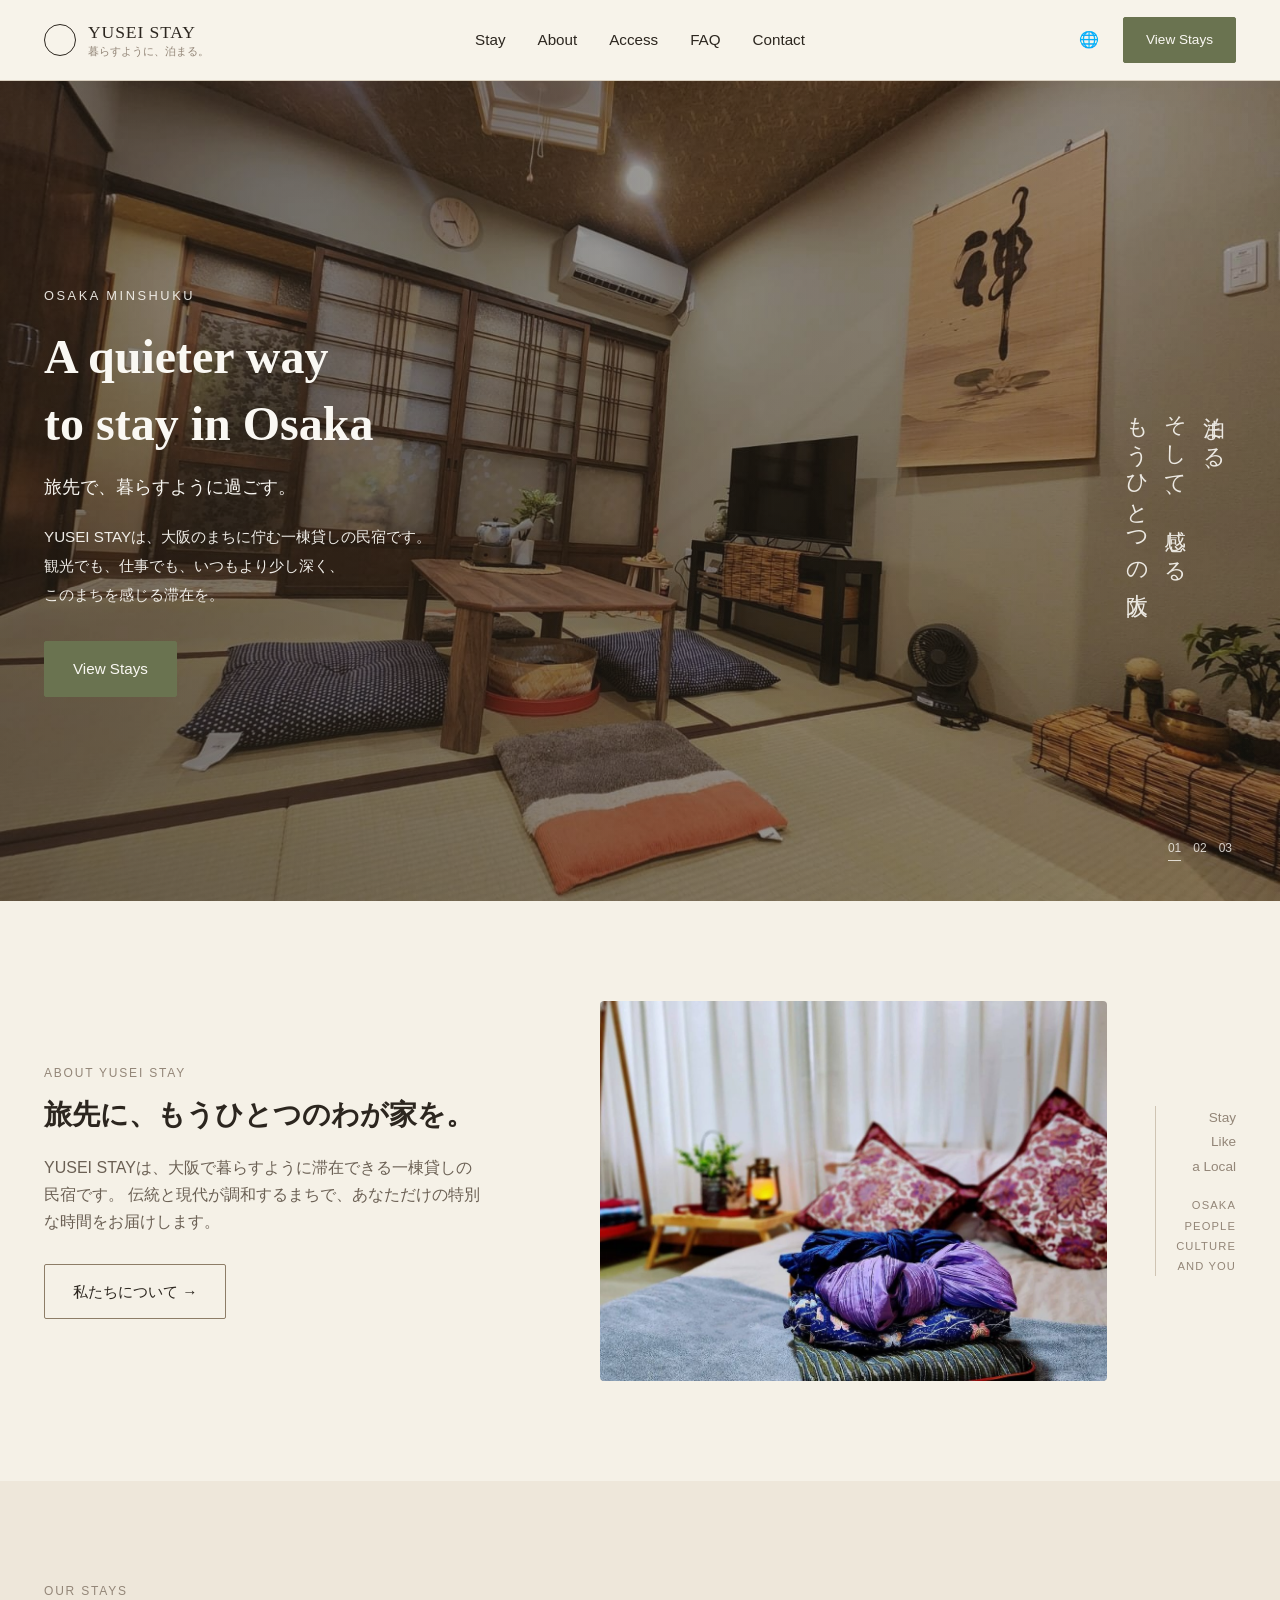
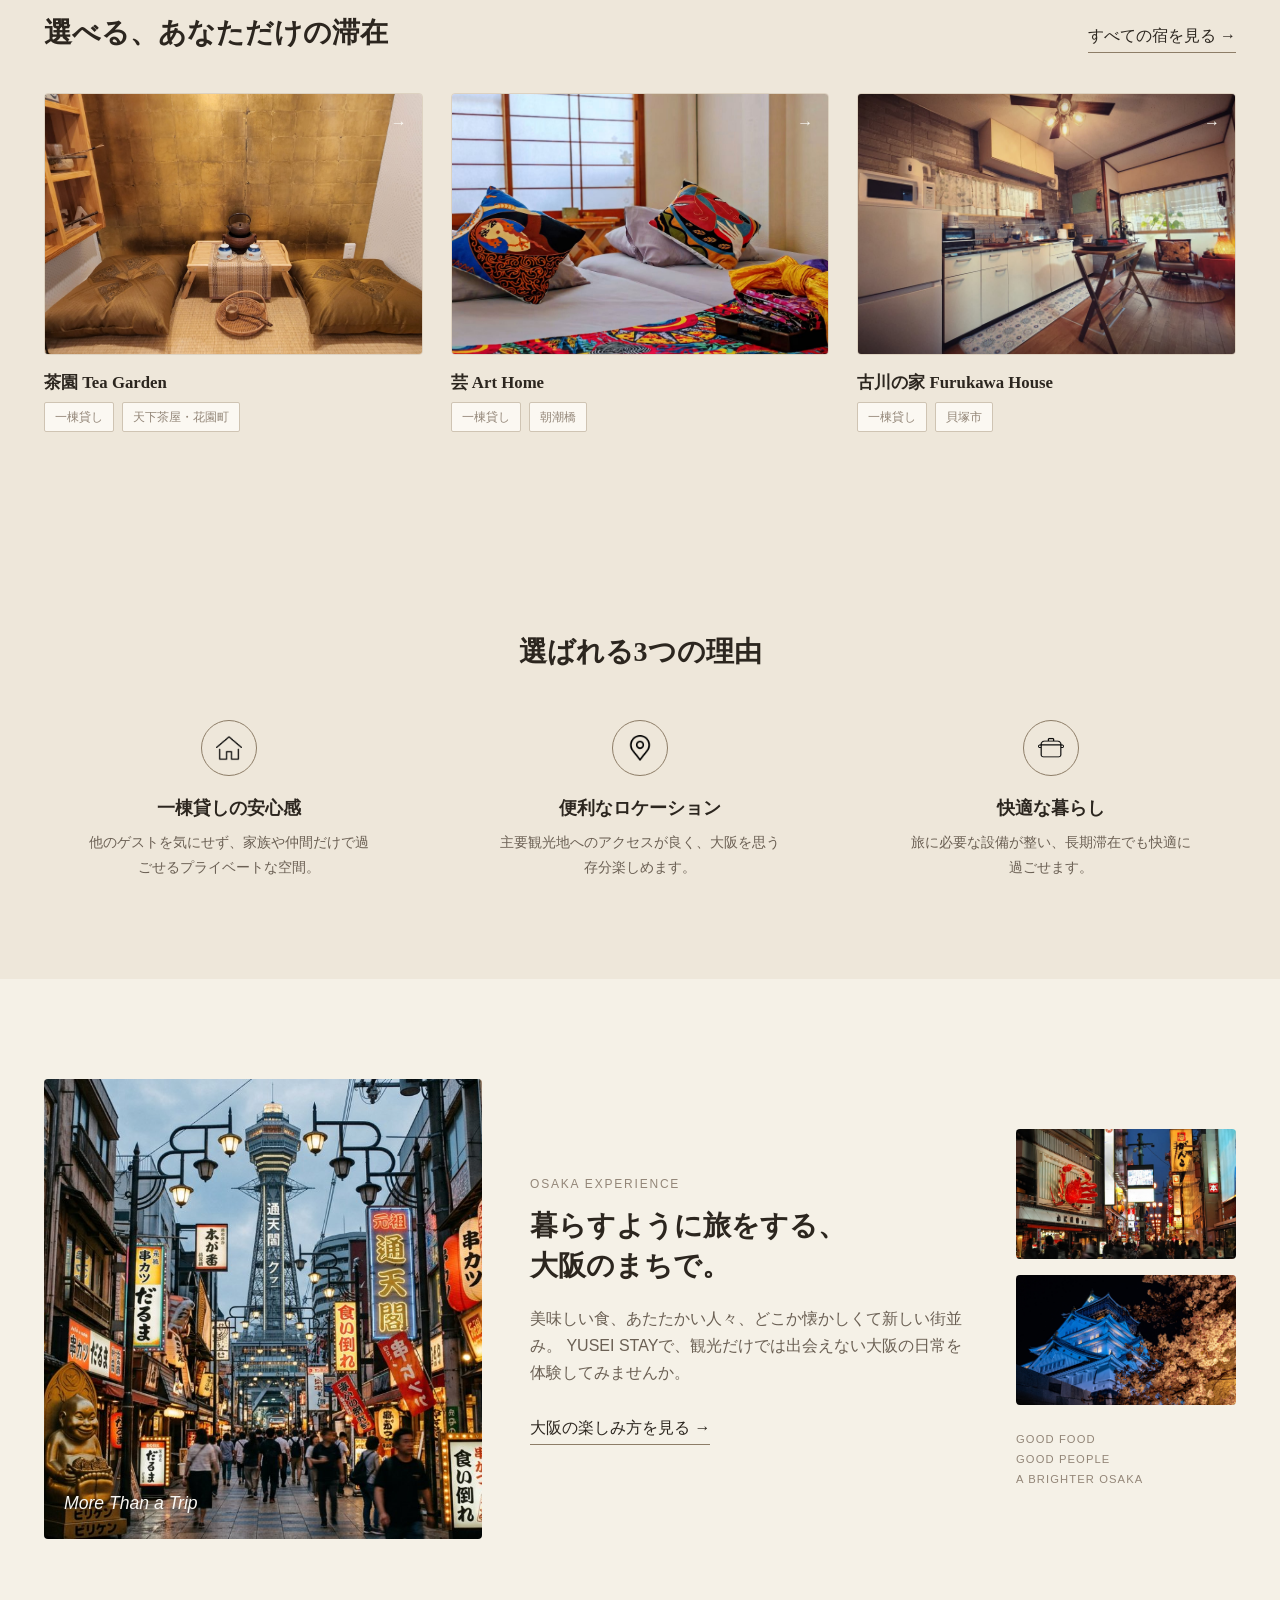
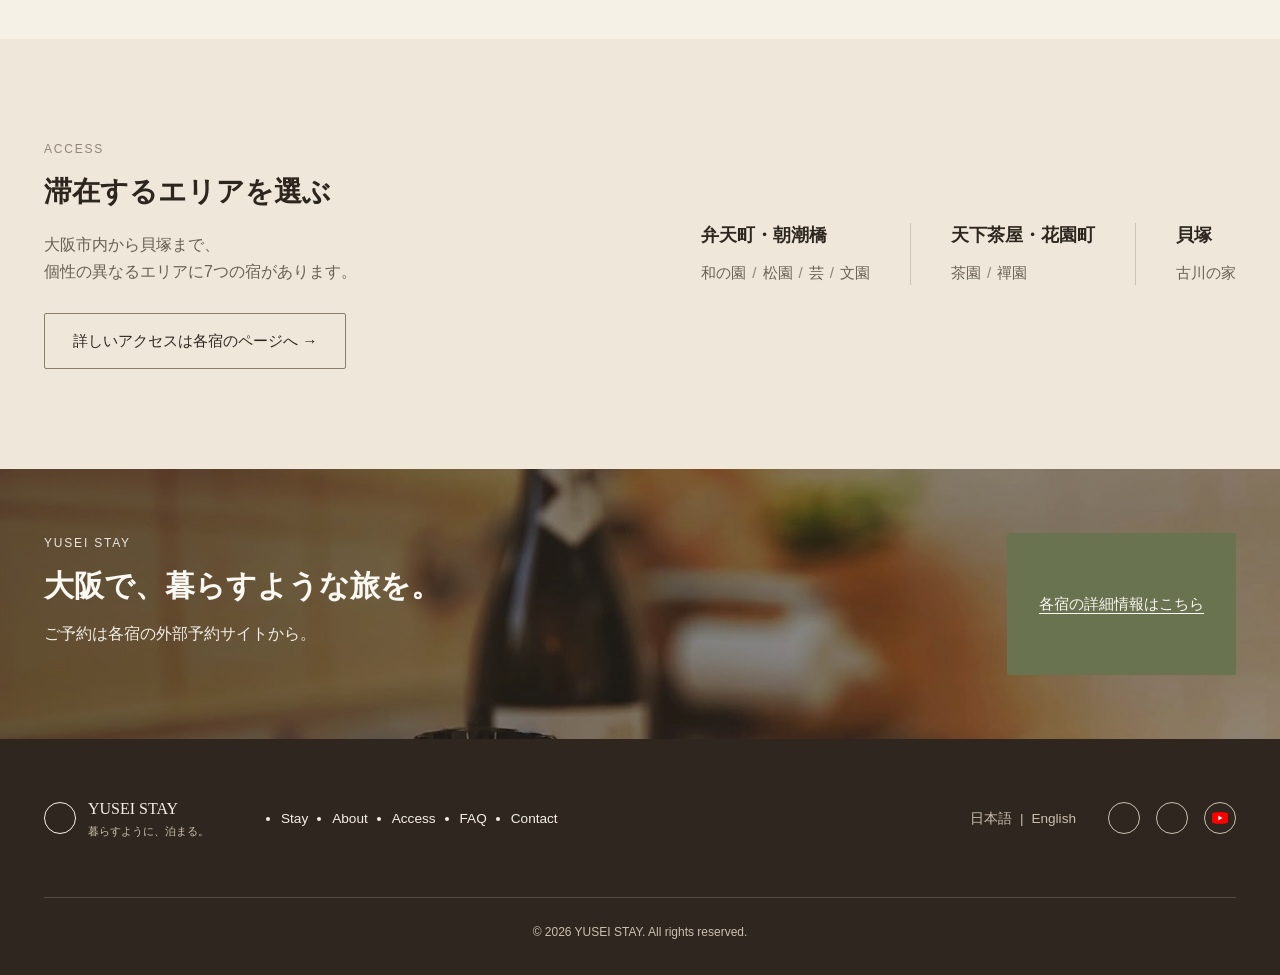
==== index.html @ 5bf0d321 "add stay page" ====
<!DOCTYPE html>
<html lang="ja">
<head>
  <meta charset="UTF-8">
  <meta name="viewport" content="width=device-width, initial-scale=1.0">
  <title>YUSEI STAY | 大阪の一棟貸し民宿</title>
  <meta name="description" content="YUSEI STAYは、大阪のまちに佇む一棟貸しの民宿です。旅先で、暮らすように過ごす特別な滞在をお届けします。">

  <!-- TODO: favicon -->
  <!-- <link rel="icon" href="assets/logo/favicon.ico"> -->

  <link rel="stylesheet" href="css/reset.css">
  <link rel="stylesheet" href="css/variables.css">
  <link rel="stylesheet" href="css/global.css">
  <link rel="stylesheet" href="css/header.css">
  <link rel="stylesheet" href="css/home.css">
  <link rel="stylesheet" href="css/responsive.css">
</head>
<body>

  <!-- ============================================
       HEADER / NAVBAR
       Brand (left) / Main Navigation (center) / Utility (right)
       ============================================ -->
  <header class="site-header" id="site-header">
    <div class="site-header__inner container">

      <a href="/" class="brand" aria-label="YUSEI STAY ホームへ戻る">
        <!-- TODO: replace with real logo mark (SVG) -->
        <span class="brand__mark" aria-hidden="true"></span>
        <span class="brand__text">
          <span class="brand__name">YUSEI STAY</span>
          <span class="brand__tagline">暮らすように、泊まる。</span>
        </span>
      </a>

      <nav class="main-nav" aria-label="メインナビゲーション">
        <ul class="main-nav__list">
          <li><a href="stays.html">Stay</a></li>
          <li><a href="#about">About</a></li>
          <li><a href="#access">Access</a></li>
          <li><a href="/faq.html">FAQ</a></li>
          <li><a href="/contact.html">Contact</a></li>
        </ul>
      </nav>

      <div class="header-utility">
        <!-- Language switcher: placeholder only until multi-language structure (see project docs section 15) is decided -->
        <div class="language-switcher">
          <button type="button" class="language-switcher__toggle" aria-haspopup="true" aria-expanded="false">
            <span aria-hidden="true">&#127760;</span>
            <span class="visually-hidden">言語を選択 / Select language</span>
          </button>
          <ul class="language-switcher__menu" hidden>
            <li><a href="#" lang="ja">日本語</a></li>
            <li><a href="#" lang="en">English</a></li>
          </ul>
        </div>

        <a href="stays.html" class="button button--primary">View Stays</a>

        <button type="button" class="hamburger" id="hamburger-toggle" aria-expanded="false" aria-controls="mobile-menu">
          <span class="visually-hidden">メニューを開く</span>
          <span class="hamburger__line" aria-hidden="true"></span>
          <span class="hamburger__line" aria-hidden="true"></span>
          <span class="hamburger__line" aria-hidden="true"></span>
        </button>
      </div>

    </div>

    <!-- Mobile menu panel: full nav + language + CTA, toggled by hamburger (JS added in Phase 6) -->
    <div class="mobile-menu" id="mobile-menu" hidden>
      <ul class="mobile-menu__list">
        <li><a href="stays.html">Stay</a></li>
        <li><a href="#about">About</a></li>
        <li><a href="#access">Access</a></li>
        <li><a href="/faq.html">FAQ</a></li>
        <li><a href="/contact.html">Contact</a></li>
      </ul>
      <div class="mobile-menu__language">
        <p class="mobile-menu__label">LANGUAGE</p>
        <ul>
          <li><a href="#" lang="ja">日本語</a></li>
          <li><a href="#" lang="en">English</a></li>
        </ul>
      </div>
      <a href="stays.html" class="button button--primary button--block">View Stays</a>
    </div>
  </header>

  <main>

    <!-- ============================================
         HERO
         ============================================ -->
    <section id="hero" class="hero">
      <div class="hero__media">
        <img src="assets/hero/cover_1.jpg" alt="YUSEI STAYの民宿の実際の写真" class="hero__image">
        <div class="hero__overlay" aria-hidden="true"></div>
      </div>

      <div class="hero__container container">
        <div class="hero__content">
          <p class="hero__eyebrow">OSAKA MINSHUKU</p>
          <h1 class="hero__heading">
            A quieter way<br>
            to stay in Osaka
          </h1>
          <p class="hero__subheading">旅先で、暮らすように過ごす。</p>
          <p class="hero__description">
            YUSEI STAYは、大阪のまちに佇む一棟貸しの民宿です。<br>
            観光でも、仕事でも、いつもより少し深く、<br>
            このまちを感じる滞在を。
          </p>
          <a href="stays.html" class="button button--primary">View Stays</a>
        </div>
      </div>

      <p class="hero__vertical-copy" aria-hidden="true">
        泊まる、<br>そして、感じる<br>もうひとつの大阪
      </p>

      <!-- Optional slide indicator: only meaningful once/if Hero becomes a multi-image slider -->
      <div class="hero__indicator" aria-hidden="true">
        <span class="is-active">01</span>
        <span>02</span>
        <span>03</span>
      </div>
    </section>

    <!-- ============================================
         ABOUT YUSEI STAY / BRAND STORY
         ============================================ -->
    <section id="about" class="about">
      <div class="about__inner container">
        <div class="about__content">
          <p class="section-eyebrow">ABOUT YUSEI STAY</p>
          <h2 class="section-heading">旅先に、もうひとつのわが家を。</h2>
          <p class="about__description">
            YUSEI STAYは、大阪で暮らすように滞在できる一棟貸しの民宿です。
            伝統と現代が調和するまちで、あなただけの特別な時間をお届けします。
          </p>
          <a href="/about.html" class="button button--outline">私たちについて &rarr;</a>
        </div>

        <div class="about__media">
          <!-- TODO: replace with real interior photo -->
          <img src="assets/backgrounds/about-interior.jpg" alt="和室の窓辺に置かれたテーブルと椅子、障子越しの自然光" class="about__image">
        </div>

        <div class="about__editorial" aria-hidden="true">
          <p>Stay<br>Like<br>a Local</p>
          <p class="about__editorial-sub">OSAKA<br>PEOPLE<br>CULTURE<br>AND YOU</p>
        </div>
      </div>
    </section>

    <!-- ============================================
         OUR STAYS
         ============================================ -->
    <section id="stays" class="stays">
      <div class="stays__inner container">
        <div class="stays__header">
          <div>
            <p class="section-eyebrow">OUR STAYS</p>
            <h2 class="section-heading">選べる、あなただけの滞在</h2>
          </div>
          <a href="stays.html" class="link-arrow">すべての宿を見る &rarr;</a>
        </div>

        <ul class="stay-card-grid">

          <!-- Stay Card 01: 茶園 Tea Garden -->
          <li class="stay-card">
            <a href="/stays/tea-garden.html" class="stay-card__link">
              <div class="stay-card__image-wrap">
                <img src="assets/properties/stay-01_Tea Garden/room_picture_3.jpeg" alt="茶園 Tea Gardenの客室" class="stay-card__image">
              </div>
              <div class="stay-card__body">
                <h3 class="stay-card__name">茶園 Tea Garden</h3>
                <ul class="stay-card__tags">
                  <li>一棟貸し</li>
                  <li>天下茶屋・花園町</li>
                </ul>
              </div>
              <span class="stay-card__arrow" aria-hidden="true">&rarr;</span>
            </a>
          </li>

          <!-- Stay Card 02: 芸 Art Home -->
          <li class="stay-card">
            <a href="/stays/art-home.html" class="stay-card__link">
              <div class="stay-card__image-wrap">
                <img src="assets/properties/stay-03_Art Home/room_picture_5.jpeg" alt="芸 Art Homeの客室" class="stay-card__image">
              </div>
              <div class="stay-card__body">
                <h3 class="stay-card__name">芸 Art Home</h3>
                <ul class="stay-card__tags">
                  <li>一棟貸し</li>
                  <li>朝潮橋</li>
                </ul>
              </div>
              <span class="stay-card__arrow" aria-hidden="true">&rarr;</span>
            </a>
          </li>

          <!-- Stay Card 03: 古川の家 Furukawa House -->
          <li class="stay-card">
            <a href="/stays/furukawa-house.html" class="stay-card__link">
              <div class="stay-card__image-wrap">
                <img src="assets/properties/stay-06_Furukawa House/room_picture_8.jpeg" alt="古川の家 Furukawa Houseの客室" class="stay-card__image">
              </div>
              <div class="stay-card__body">
                <h3 class="stay-card__name">古川の家 Furukawa House</h3>
                <ul class="stay-card__tags">
                  <li>一棟貸し</li>
                  <li>貝塚市</li>
                </ul>
              </div>
              <span class="stay-card__arrow" aria-hidden="true">&rarr;</span>
            </a>
          </li>

        </ul>
      </div>
    </section>

    <!-- ============================================
         WHY STAY WITH US
         ============================================ -->
    <section id="features" class="features">
      <div class="features__inner container">
        <h2 class="section-heading section-heading--center">選ばれる3つの理由</h2>

        <ul class="feature-list">
          <li class="feature-item">
            <span class="feature-item__icon" aria-hidden="true"><img src="assets/icon/house.png" alt=""></span>
            <h3 class="feature-item__title">一棟貸しの安心感</h3>
            <p class="feature-item__description">他のゲストを気にせず、家族や仲間だけで過ごせるプライベートな空間。</p>
          </li>
          <li class="feature-item">
            <span class="feature-item__icon" aria-hidden="true"><img src="assets/icon/loaction.png" alt=""></span>
            <h3 class="feature-item__title">便利なロケーション</h3>
            <p class="feature-item__description">主要観光地へのアクセスが良く、大阪を思う存分楽しめます。</p>
          </li>
          <li class="feature-item">
            <span class="feature-item__icon" aria-hidden="true"><img src="assets/icon/Cook.png" alt=""></span>
            <h3 class="feature-item__title">快適な暮らし</h3>
            <p class="feature-item__description">旅に必要な設備が整い、長期滞在でも快適に過ごせます。</p>
          </li>
        </ul>
      </div>
    </section>

    <!-- ============================================
         OSAKA EXPERIENCE
         ============================================ -->
    <section id="experience" class="experience">
      <div class="experience__inner container">
        <div class="experience__media">
          <!-- Placeholder tone image — real Osaka streetscape photo not provided yet -->
          <img src="assets\osaka\streetscape_1.jpg" alt="大阪の街並みのイメージ画像（プレースホルダー）" class="experience__image">
          <p class="experience__media-caption">More Than a Trip</p>
        </div>

        <div class="experience__content">
          <p class="section-eyebrow">OSAKA EXPERIENCE</p>
          <h2 class="section-heading">暮らすように旅をする、<br>大阪のまちで。</h2>
          <p class="experience__description">
            美味しい食、あたたかい人々、どこか懐かしくて新しい街並み。
            YUSEI STAYで、観光だけでは出会えない大阪の日常を体験してみませんか。
          </p>
          <a href="/experience.html" class="link-arrow">大阪の楽しみ方を見る &rarr;</a>
        </div>

        <div class="experience__side-stack">
          <!-- Placeholder tone images — real Osaka food/skyline photos not provided yet -->
          <img src="assets\osaka\shisaibashi.jpeg" alt="大阪の食のイメージ画像（プレースホルダー）" class="experience__side-image">
          <img src="assets\osaka\osaka.jpg" alt="大阪の街並みのイメージ画像（プレースホルダー）" class="experience__side-image">
          <p class="experience__keywords" aria-hidden="true">
            GOOD FOOD<br>GOOD PEOPLE<br>A BRIGHTER OSAKA
          </p>
        </div>
      </div>
    </section>

    <!-- ============================================
         ACCESS
         ============================================ -->
    <section id="access" class="access">
      <div class="access__inner container">
        <div class="access__content">
          <p class="section-eyebrow">ACCESS</p>
          <h2 class="section-heading">滞在するエリアを選ぶ</h2>
          <p class="access__description">
            大阪市内から貝塚まで、<br>
            個性の異なるエリアに7つの宿があります。
          </p>
          <a href="stays.html" class="button button--outline">詳しいアクセスは各宿のページへ &rarr;</a>
        </div>

        <ul class="access__areas">
          <li class="access__area">
            <h3 class="access__area-name">弁天町・朝潮橋</h3>
            <ul class="access__area-stays">
              <li><a href="/stays/harmony-garden.html">和の園</a></li>
              <li><a href="/stays/pine-garden.html">松園</a></li>
              <li><a href="/stays/art-home.html">芸</a></li>
              <li><a href="/stays/literature-garden.html">文園</a></li>
            </ul>
          </li>
          <li class="access__area">
            <h3 class="access__area-name">天下茶屋・花園町</h3>
            <ul class="access__area-stays">
              <li><a href="/stays/tea-garden.html">茶園</a></li>
              <li><a href="/stays/zen-garden.html">禪園</a></li>
            </ul>
          </li>
          <li class="access__area">
            <h3 class="access__area-name">貝塚</h3>
            <ul class="access__area-stays">
              <li><a href="/stays/furukawa-house.html">古川の家</a></li>
            </ul>
          </li>
        </ul>
      </div>
    </section>

    <!-- ============================================
         FINAL CTA / BOOKING BANNER
         ============================================ -->
    <section id="booking-cta" class="booking-cta">
      <div class="booking-cta__media">
        <img src="assets/backgrounds/cta-garden.jpg" alt="YUSEI STAYの民宿の実際の写真" class="booking-cta__image">
        <div class="booking-cta__overlay" aria-hidden="true"></div>
      </div>
      <div class="booking-cta__inner container">
        <div class="booking-cta__text">
          <p class="booking-cta__eyebrow">YUSEI STAY</p>
          <h2 class="booking-cta__heading">大阪で、暮らすような旅を。</h2>
          <p class="booking-cta__description">ご予約は各宿の外部予約サイトから。</p>
        </div>
        <a href="stays.html" class="booking-cta__button">各宿の詳細情報はこちら</a>
      </div>
    </section>

  </main>

  <!-- ============================================
       FOOTER
       ============================================ -->
  <footer class="site-footer">
    <div class="site-footer__inner container">

      <div class="site-footer__brand">
        <span class="brand__mark" aria-hidden="true"></span>
        <div>
          <p class="site-footer__brand-name">YUSEI STAY</p>
          <p class="site-footer__brand-tagline">暮らすように、泊まる。</p>
        </div>
      </div>

      <nav class="site-footer__links" aria-label="フッターナビゲーション">
        <ul>
          <li><a href="stays.html">Stay</a></li>
          <li><a href="#about">About</a></li>
          <li><a href="#access">Access</a></li>
          <li><a href="/faq.html">FAQ</a></li>
          <li><a href="/contact.html">Contact</a></li>
        </ul>
      </nav>

      <div class="site-footer__language">
        <a href="#" lang="ja">日本語</a>
        <span aria-hidden="true">|</span>
        <a href="#" lang="en">English</a>
      </div>

      <ul class="site-footer__social">
        <li><a href="#" aria-label="Instagram"><!-- TODO: update actual Instagram URL --><img src="assets/icon/Instagram_1.png" alt=""></a></li>
        <li><a href="#" aria-label="Facebook"><!-- TODO: update actual Facebook URL --><img src="assets/icon/Facebook_1.png" alt=""></a></li>
        <li><a href="#" aria-label="YouTube"><!-- TODO: update actual YouTube URL --><img src="assets/icon/Youtube_1.png" alt=""></a></li>
      </ul>

      <p class="site-footer__copyright">&copy; 2026 YUSEI STAY. All rights reserved.</p>
    </div>
  </footer>

  <script src="js/navigation.js"></script>
  <script src="js/animations.js"></script>
  <script src="js/main.js"></script>
</body>
</html>
---- css/variables.css ----
/* ============================================================
   Yusei Stay — Design Tokens
   Single source of truth for colour, spacing and typography.
   Reference: project doc, section 17 (Yusei Stay 視覺配色與 Design System)

   Rule: components should use these variables instead of
   hard-coding new colour values. If a design needs a colour or
   spacing value that isn't listed here, add it here first.
   ============================================================ */

:root {

  /* ---- Colour: background / surface ---- */
  --color-bg: #F5F1E7;          /* Warm Ivory — main page background */
  --color-bg-soft: #EEE7DA;     /* slightly deeper paper tone — alternate sections */
  --color-surface: #FBF8F2;     /* card / panel surface */

  /* ---- Colour: text ---- */
  --color-text: #2C261F;            /* headings, primary body text */
  --color-text-secondary: #6B6054;  /* secondary copy */
  --color-text-muted: #938678;      /* metadata, faint labels */
  --color-text-inverse: #FAF8F3;    /* text on dark backgrounds / photos */

  /* ---- Colour: brand / CTA ---- */
  --color-primary: #6A7350;         /* Olive Moss — primary buttons, CTA, icons */
  --color-primary-hover: #5C6547;
  --color-primary-active: #4E563D;
  --color-primary-disabled: #A9AF99;

  /* ---- Colour: accents ---- */
  --color-secondary: #8B6A47;       /* Aged Wood — decorative accent */
  --color-accent-gold: #B98B4A;     /* Lantern Gold — small warm highlights */

  /* ---- Colour: border / structure ---- */
  --color-border: #CFC4B3;          /* Muted Stone — default borders / dividers */
  --color-border-strong: #8D7D67;

  /* ---- Colour: focus ---- */
  --color-focus: #B59463;
  --focus-ring: 0 0 0 3px rgba(181, 148, 99, 0.28);

  /* ---- Colour: footer ---- */
  --color-footer-bg: #2F271F;
  --color-footer-text: #F5F0E7;
  --color-footer-muted: #CDBFAE;

  /* ---- Colour: card ---- */
  --color-card-border: #DDD2C1;
  --shadow-soft: 0 2px 12px rgba(36, 28, 20, 0.08);
  --shadow-strong: 0 6px 20px rgba(36, 28, 20, 0.14);

  /* ---- Overlays (Hero / CTA images) ---- */
  --overlay-dark: rgba(33, 26, 20, 0.42);
  --overlay-olive: rgba(63, 74, 52, 0.18);

  /* ---- Typography ---- */
  --font-body: "Noto Sans JP", "Hiragino Sans", "Yu Gothic", sans-serif;
  --font-heading: "Noto Serif JP", "Hiragino Mincho ProN", serif;

  /* ---- Layout ---- */
  --content-max-width: 1240px;
  --section-padding-desktop: 100px;
  --section-padding-mobile: 40px;

  /* ---- Motion ---- */
  --ease-standard: cubic-bezier(0.22, 1, 0.36, 1);
  --duration-fade: 800ms;
  --duration-hover: 600ms;
}
---- css/global.css ----
/* ============================================================
   Yusei Stay — Global Styles
   Site-wide rules that every page shares: body defaults,
   layout container, buttons, links, section headings,
   focus states and small accessibility helpers.

   Section-specific layout (Header, Homepage sections) lives in
   header.css / home.css — keep this file to things reused
   across the whole site.
   ============================================================ */

body {
  font-family: var(--font-body);
  background-color: var(--color-bg);
  /* 米白紙紋背景：用 multiply 疊上底色，紋理與暖白色調融合，唔會突兀 */
  background-image: url('../assets/backgrounds/bg-paper.jpg');
  background-repeat: repeat;
  background-size: 640px auto;
  background-blend-mode: multiply;
  color: var(--color-text);
  line-height: 1.7;
  -webkit-font-smoothing: antialiased;
}

h1, h2, h3, h4 {
  font-family: var(--font-heading);
  color: var(--color-text);
  line-height: 1.4;
}

/* ---- Layout container ---- */
.container {
  width: 100%;
  max-width: var(--content-max-width);
  margin-inline: auto;
  padding-inline: 24px;
}

/* ---- Section spacing / eyebrow / heading helpers ---- */
section {
  padding-block: var(--section-padding-mobile);
}

.section-eyebrow {
  font-size: 0.75rem;
  letter-spacing: 0.15em;
  text-transform: uppercase;
  color: var(--color-text-muted);
  margin-bottom: 12px;
}

.section-heading {
  font-size: 1.75rem;
  color: var(--color-text);
}

.section-heading--center {
  text-align: center;
}

/* ---- Links with an arrow (e.g. "View All Stays →") ---- */
.link-arrow {
  display: inline-flex;
  align-items: center;
  gap: 6px;
  color: var(--color-text);
  border-bottom: 1px solid var(--color-border-strong);
  padding-bottom: 2px;
  transition: color var(--duration-hover) var(--ease-standard);
}

.link-arrow:hover {
  color: var(--color-primary);
}

/* ---- Buttons ----
   Two variants: primary (solid) and outline (secondary).
   States: default / hover / active / disabled / focus.       */

.button {
  display: inline-flex;
  align-items: center;
  justify-content: center;
  gap: 8px;
  padding: 14px 28px;
  border-radius: 2px;
  font-size: 0.95rem;
  border: 1px solid transparent;
  transition:
    background-color var(--duration-hover) var(--ease-standard),
    border-color var(--duration-hover) var(--ease-standard),
    color var(--duration-hover) var(--ease-standard);
}

.button--primary {
  background-color: var(--color-primary);
  border-color: var(--color-primary);
  color: var(--color-text-inverse);
}

.button--primary:hover {
  background-color: var(--color-primary-hover);
  border-color: var(--color-primary-hover);
}

.button--primary:active {
  background-color: var(--color-primary-active);
  border-color: var(--color-primary-active);
}

.button--primary:disabled {
  background-color: var(--color-primary-disabled);
  border-color: var(--color-primary-disabled);
  color: var(--color-bg-soft);
  cursor: not-allowed;
}

.button--outline {
  background-color: transparent;
  border-color: var(--color-border-strong);
  color: var(--color-text);
}

.button--outline:hover {
  background-color: #F0E9DD;
  border-color: #7B6A55;
}

.button--outline:active {
  background-color: #E5DCCF;
  border-color: #6E5D48;
}

.button--block {
  display: flex;
  width: 100%;
}

/* ---- Focus state (keyboard navigation) ---- */
a:focus-visible,
button:focus-visible,
input:focus-visible,
[tabindex]:focus-visible {
  outline: none;
  box-shadow: var(--focus-ring);
  border-radius: 2px;
}

/* ---- Accessibility helper: visually hide but keep for screen readers ---- */
.visually-hidden {
  position: absolute;
  width: 1px;
  height: 1px;
  padding: 0;
  margin: -1px;
  overflow: hidden;
  clip: rect(0, 0, 0, 0);
  white-space: nowrap;
  border: 0;
}
---- css/header.css ----
/* ============================================================
   Yusei Stay — Header / Navbar
   Layout: Brand (left) / Main Nav (center) / Utility (right)
   Reference: project doc section 18.4 + 17.5 (Header colours)
   ============================================================ */

.site-header {
  position: sticky;
  top: 0;
  z-index: 100;
  background-color: #F7F3EA;
  border-bottom: 1px solid #D9CFBF;
}

.site-header__inner {
  display: flex;
  align-items: center;
  justify-content: space-between;
  gap: 24px;
  height: 80px;
}

/* ---- Brand ---- */
.brand {
  display: flex;
  align-items: center;
  gap: 12px;
  flex-shrink: 0;
}

.brand__mark {
  display: inline-block;
  width: 32px;
  height: 32px;
  border-radius: 50%;
  border: 1.5px solid var(--color-text);
  flex-shrink: 0;
}

.brand__text {
  display: flex;
  flex-direction: column;
  line-height: 1.3;
}

.brand__name {
  font-family: var(--font-heading);
  font-size: 1.1rem;
  letter-spacing: 0.05em;
  color: var(--color-text);
}

.brand__tagline {
  font-size: 0.7rem;
  color: var(--color-text-muted);
}

/* ---- Main Navigation (desktop) ---- */
.main-nav {
  flex: 1;
  display: flex;
  justify-content: center;
}

.main-nav__list {
  display: flex;
  gap: 32px;
  font-size: 0.95rem;
}

.main-nav__list a {
  transition: color var(--duration-hover) var(--ease-standard);
}

.main-nav__list a:hover {
  color: var(--color-primary);
}

/* ---- Utility area (language + CTA + hamburger) ---- */
.header-utility {
  display: flex;
  align-items: center;
  gap: 16px;
  flex-shrink: 0;
}

.header-utility .button {
  padding: 10px 22px;
  font-size: 0.85rem;
}

/* ---- Language switcher ---- */
.language-switcher {
  position: relative;
}

.language-switcher__toggle {
  display: flex;
  align-items: center;
  justify-content: center;
  width: 36px;
  height: 36px;
  border-radius: 50%;
  color: #4D463E;
  transition: background-color var(--duration-hover) var(--ease-standard);
}

.language-switcher__toggle:hover {
  background-color: var(--color-bg-soft);
}

.language-switcher__menu {
  position: absolute;
  top: calc(100% + 8px);
  right: 0;
  background-color: var(--color-surface);
  border: 1px solid var(--color-border);
  border-radius: 4px;
  box-shadow: var(--shadow-soft);
  min-width: 140px;
  padding: 8px 0;
}

.language-switcher__menu li a {
  display: block;
  padding: 8px 16px;
}

.language-switcher__menu li a:hover {
  background-color: var(--color-bg-soft);
}

/* ---- Hamburger (mobile only — hidden on desktop) ---- */
.hamburger {
  display: none;
  flex-direction: column;
  justify-content: center;
  align-items: center;
  gap: 5px;
  width: 40px;
  height: 40px;
}

.hamburger__line {
  display: block;
  width: 22px;
  height: 1.5px;
  background-color: var(--color-text);
  transition: transform var(--duration-hover) var(--ease-standard),
              opacity var(--duration-hover) var(--ease-standard);
}

.hamburger[aria-expanded="true"] .hamburger__line:nth-child(1) {
  transform: translateY(6.5px) rotate(45deg);
}
.hamburger[aria-expanded="true"] .hamburger__line:nth-child(2) {
  opacity: 0;
}
.hamburger[aria-expanded="true"] .hamburger__line:nth-child(3) {
  transform: translateY(-6.5px) rotate(-45deg);
}

/* ---- Mobile menu panel (hidden on desktop, see responsive.css) ---- */
.mobile-menu {
  display: none;
}
---- css/home.css ----
/* ============================================================
   Yusei Stay — Homepage Sections
   Hero / About / Stays / Features / Experience / Access /
   Booking CTA / Footer.
   Reference: project doc section 18 (Homepage Structure).
   Desktop-first here; tablet/mobile overrides live in responsive.css
   ============================================================ */

/* ============================================================
   HERO
   ============================================================ */
.hero {
  position: relative;
  min-height: 700px;
  height: calc(100vh - 80px);
  display: flex;
  align-items: center;
  overflow: hidden;
  padding-block: 0;
}

.hero__media {
  position: absolute;
  inset: 0;
  background-color: var(--color-secondary); /* fallback tone until real photo is in place */
}

.hero__image {
  width: 100%;
  height: 100%;
  object-fit: cover;
}

.hero__overlay {
  position: absolute;
  inset: 0;
  background:
    linear-gradient(to right, rgba(33, 26, 20, 0.52), rgba(33, 26, 20, 0.28)),
    linear-gradient(to bottom, rgba(63, 74, 52, 0.10), rgba(63, 74, 52, 0.18));
}

/* hero__container is the flex item that fills the hero row: it carries the
   site-wide .container max-width/centering so its left edge lines up with
   the header logo and every other section's content edge. */
.hero__container {
  position: relative;
  z-index: 2;
  width: 100%;
}

/* hero__content is the narrower text block *inside* hero__container — no
   auto-centering here, so it stays pinned to the left edge (fixes the
   text appearing centered instead of left-aligned like the mockup). */
.hero__content {
  color: var(--color-text-inverse);
  max-width: 560px;
}

.hero__eyebrow {
  font-size: 0.8rem;
  letter-spacing: 0.2em;
  text-transform: uppercase;
  margin-bottom: 16px;
  opacity: 0.9;
}

.hero__heading {
  font-size: clamp(2rem, 4vw, 3rem);
  color: var(--color-text-inverse);
  margin-bottom: 16px;
}

.hero__subheading {
  font-size: 1.1rem;
  margin-bottom: 20px;
}

.hero__description {
  font-size: 0.95rem;
  line-height: 1.9;
  margin-bottom: 32px;
  opacity: 0.95;
}

.hero__vertical-copy {
  position: absolute;
  right: 48px;
  top: 50%;
  transform: translateY(-50%);
  writing-mode: vertical-rl;
  color: var(--color-text-inverse);
  font-size: clamp(1rem, 0.9vw + 0.7rem, 1.4rem);
  letter-spacing: 0.15em;
  z-index: 2;
  opacity: 0.9;
}

.hero__indicator {
  position: absolute;
  right: 48px;
  bottom: 40px;
  z-index: 2;
  display: flex;
  gap: 12px;
  color: var(--color-text-inverse);
  font-size: 0.75rem;
  opacity: 0.8;
}

.hero__indicator .is-active {
  border-bottom: 1px solid currentColor;
  padding-bottom: 2px;
}

/* ============================================================
   ABOUT
   ============================================================ */
.about {
  background-color: var(--color-bg);
  padding-block: var(--section-padding-desktop);
}

.about__inner {
  display: grid;
  grid-template-columns: 1fr 1fr auto;
  gap: 48px;
  align-items: center;
}

.about__description {
  color: var(--color-text-secondary);
  margin-block: 20px 28px;
  max-width: 440px;
}

.about__media {
  border-radius: 4px;
  overflow: hidden;
  background-color: var(--color-bg-soft);
}

.about__image {
  width: 100%;
  height: 380px;
  object-fit: cover;
}

.about__editorial {
  color: var(--color-text-muted);
  font-size: 0.85rem;
  line-height: 1.8;
  text-align: right;
  border-left: 1px solid var(--color-border);
  padding-left: 20px;
}

.about__editorial-sub {
  margin-top: 16px;
  font-size: 0.7rem;
  letter-spacing: 0.1em;
}

/* ============================================================
   OUR STAYS
   ============================================================ */
.stays {
  background-color: var(--color-bg-soft);
  padding-block: var(--section-padding-desktop);
}

.stays__header {
  display: flex;
  align-items: flex-end;
  justify-content: space-between;
  margin-bottom: 40px;
}

.stay-card-grid {
  display: grid;
  grid-template-columns: repeat(3, 1fr);
  gap: 28px;
}

.stay-card__link {
  display: block;
  position: relative;
}

.stay-card__image-wrap {
  overflow: hidden;
  border-radius: 4px;
  background-color: var(--color-surface);
  border: 1px solid var(--color-card-border);
}

.stay-card__image {
  width: 100%;
  height: 260px;
  object-fit: cover;
  transition: transform var(--duration-hover) var(--ease-standard);
}

.stay-card:hover .stay-card__image {
  transform: scale(1.035);
}

.stay-card__body {
  padding-top: 16px;
}

.stay-card__name {
  font-size: 1.05rem;
  margin-bottom: 8px;
}

.stay-card__tags {
  display: flex;
  flex-wrap: wrap;
  gap: 8px;
  font-size: 0.75rem;
  color: var(--color-text-muted);
}

.stay-card__tags li {
  background-color: var(--color-surface);
  border: 1px solid var(--color-border);
  border-radius: 2px;
  padding: 4px 10px;
}

.stay-card__arrow {
  position: absolute;
  top: 16px;
  right: 16px;
  color: var(--color-text-inverse);
  transition: transform var(--duration-hover) var(--ease-standard);
}

.stay-card:hover .stay-card__arrow {
  transform: translateX(4px);
}

/* ============================================================
   WHY STAY WITH US (features)
   ============================================================ */
.features {
  background-color: var(--color-bg-soft);
  padding-block: var(--section-padding-desktop);
}

.feature-list {
  display: grid;
  grid-template-columns: repeat(3, 1fr);
  gap: 40px;
  margin-top: 48px;
  text-align: center;
}

.feature-item__icon {
  display: flex;
  align-items: center;
  justify-content: center;
  width: 56px;
  height: 56px;
  margin-inline: auto;
  margin-bottom: 20px;
  border: 1px solid var(--color-border-strong);
  border-radius: 50%;
  color: var(--color-primary);
}

.feature-item__icon img {
  width: 26px;
  height: 26px;
  object-fit: contain;
}

.feature-item__title {
  font-size: 1.1rem;
  margin-bottom: 10px;
}

.feature-item__description {
  color: var(--color-text-secondary);
  font-size: 0.9rem;
  max-width: 280px;
  margin-inline: auto;
}

/* ============================================================
   OSAKA EXPERIENCE
   ============================================================ */
.experience {
  background-color: var(--color-bg);
  padding-block: var(--section-padding-desktop);
}

.experience__inner {
  display: grid;
  grid-template-columns: 1fr 1fr auto;
  gap: 48px;
  align-items: center;
}

.experience__media {
  position: relative;
  border-radius: 4px;
  overflow: hidden;
  background-color: var(--color-secondary);
}

.experience__image {
  width: 100%;
  height: 460px;
  object-fit: cover;
}

.experience__media-caption {
  position: absolute;
  left: 20px;
  bottom: 20px;
  color: var(--color-text-inverse);
  font-style: italic;
  font-size: 1.1rem;
}

.experience__description {
  color: var(--color-text-secondary);
  margin-block: 20px 28px;
}

.experience__side-stack {
  display: flex;
  flex-direction: column;
  gap: 16px;
}

.experience__side-image {
  width: 220px;
  height: 130px;
  object-fit: cover;
  border-radius: 4px;
  background-color: var(--color-bg-soft);
}

.experience__keywords {
  font-size: 0.7rem;
  letter-spacing: 0.1em;
  color: var(--color-text-muted);
  line-height: 1.8;
  margin-top: 8px;
}

/* ============================================================
   ACCESS
   ============================================================ */
.access {
  background-color: var(--color-bg-soft);
  padding-block: var(--section-padding-desktop);
}

.access__inner {
  display: flex;
  align-items: center;
  justify-content: space-between;
  gap: 40px; /* minimum gap only — space-between does the real separating */
}

.access__content {
  flex: 0 0 380px;
}

.access__description {
  color: var(--color-text-secondary);
  margin-block: 20px 28px;
}

/* ---- Area list: 3 columns (弁天町・朝潮橋 / 天下茶屋・花園町 / 貝塚),
   each separated by a thin vertical rule, matching the boss-provided
   reference layout. ---- */
.access__areas {
  display: flex;
  flex: 0 0 auto; /* shrink to content — sits at the row's right end via
                     justify-content: space-between on .access__inner,
                     instead of stretching to hug the left content block */
  gap: 40px;
}

.access__area {
  padding-left: 40px;
  border-left: 1px solid var(--color-border);
}

.access__area:first-child {
  padding-left: 0;
  border-left: none;
}

.access__area-name {
  font-size: 1.1rem;
  margin-bottom: 12px;
  white-space: nowrap;
}

.access__area-stays {
  display: flex;
  flex-wrap: wrap;
  color: var(--color-text-secondary);
  font-size: 0.95rem;
}

.access__area-stays a {
  transition: color var(--duration-hover) var(--ease-standard);
}

.access__area-stays a:hover {
  color: var(--color-primary);
}

.access__area-stays li:not(:last-child)::after {
  content: "/";
  margin-inline: 6px;
  color: var(--color-text-muted);
}

/* ============================================================
   FINAL CTA / BOOKING BANNER
   ============================================================ */
.booking-cta {
  position: relative;
  padding-block: 64px; /* shorter/slimmer than a regular content section (100px) — this is a CTA banner, not a content block */
  overflow: hidden;
}

.booking-cta__media {
  position: absolute;
  inset: 0;
  background-color: var(--color-secondary);
}

.booking-cta__image {
  width: 100%;
  height: 100%;
  object-fit: cover;
}

.booking-cta__overlay {
  position: absolute;
  inset: 0;
  background: linear-gradient(to right, rgba(33, 26, 20, 0.6), rgba(33, 26, 20, 0.35));
}

/* booking-cta__inner: text on the left, button on the right, pushed to
   opposite ends (same space-between pattern as the Access section). */
.booking-cta__inner {
  position: relative;
  z-index: 2;
  display: flex;
  align-items: stretch; /* button stretches to match the text block's height */
  justify-content: space-between;
  gap: 40px;
}

.booking-cta__text {
  color: var(--color-text-inverse);
  max-width: 480px;
}

.booking-cta__eyebrow {
  font-size: 0.75rem;
  letter-spacing: 0.15em;
  margin-bottom: 12px;
  opacity: 0.9;
}

.booking-cta__heading {
  color: var(--color-text-inverse);
  font-size: 1.9rem;
  margin-bottom: 12px;
}

.booking-cta__description {
  margin-bottom: 28px;
  opacity: 0.95;
}

/* Right-side button: solid green box (same colour as button--primary
   elsewhere) but with an underlined label, per feedback. Vertically
   centered so its single line sits mid-height against the multi-line
   text block on the left (align-items: stretch on .booking-cta__inner
   is what makes this element's height follow the text block). */
.booking-cta__button {
  display: flex;
  align-items: center;
  justify-content: center;
  flex: 0 0 auto;
  padding-inline: 32px;
  background-color: var(--color-primary);
  border-radius: 2px;
  color: var(--color-text-inverse);
  font-size: 0.95rem;
  text-decoration: underline;
  text-underline-offset: 4px;
  white-space: nowrap;
  transition: background-color var(--duration-hover) var(--ease-standard);
}

.booking-cta__button:hover {
  background-color: var(--color-primary-hover);
}

/* ============================================================
   FOOTER
   ============================================================ */
.site-footer {
  background-color: var(--color-footer-bg);
  color: var(--color-footer-text);
  padding-block: 56px 32px;
}

.site-footer__inner {
  display: grid;
  grid-template-columns: auto 1fr auto auto;
  align-items: center;
  gap: 32px;
}

.site-footer .brand__mark {
  border-color: var(--color-footer-text);
}

.site-footer__brand {
  display: flex;
  align-items: center;
  gap: 12px;
}

.site-footer__brand-name {
  font-family: var(--font-heading);
  font-size: 1rem;
}

.site-footer__brand-tagline {
  font-size: 0.7rem;
  color: var(--color-footer-muted);
}

.site-footer__links ul {
  display: flex;
  gap: 24px;
  font-size: 0.85rem;
}

.site-footer__links a:hover {
  color: var(--color-accent-gold);
}

.site-footer__language {
  display: flex;
  gap: 8px;
  font-size: 0.85rem;
  color: var(--color-footer-muted);
}

.site-footer__social {
  display: flex;
  gap: 16px;
}

.site-footer__social a {
  display: flex;
  align-items: center;
  justify-content: center;
  width: 32px;
  height: 32px;
  border: 1px solid var(--color-footer-muted);
  border-radius: 50%;
}

.site-footer__social a img {
  width: 16px;
  height: 16px;
  object-fit: contain;
}

.site-footer__copyright {
  grid-column: 1 / -1;
  margin-top: 24px;
  padding-top: 24px;
  border-top: 1px solid rgba(245, 240, 231, 0.18);
  font-size: 0.75rem;
  color: var(--color-footer-muted);
  text-align: center;
}
---- css/responsive.css ----
/* ============================================================
   Yusei Stay — Responsive / Breakpoints
   Desktop styles (>=1200px) live in header.css / home.css.
   This file only contains overrides for smaller viewports.

   Tablet : 768px – 1199px
   Mobile : < 768px
   Reference: project doc section 18.15 / 19.6
   ============================================================ */

/* ============================================================
   TABLET (<=1199px)
   ============================================================ */
@media (max-width: 1199px) {

  section {
    padding-block: 64px;
  }

  .about__inner,
  .experience__inner {
    grid-template-columns: 1fr 1fr;
  }

  .about__editorial,
  .experience__side-stack {
    display: none; /* editorial side-copy is a desktop-only flourish */
  }

  .stay-card-grid {
    grid-template-columns: repeat(2, 1fr);
  }

  .feature-list {
    gap: 28px;
  }

  .hero__vertical-copy {
    display: none;
  }

  /* ---- Access: stack content above the area list, let areas wrap ----
     (space-between only matters for the desktop side-by-side row, so
     it's reset here to avoid odd behaviour once flex-direction is
     column) ---- */
  .access__inner {
    flex-direction: column;
    align-items: flex-start;
    justify-content: flex-start;
    gap: 32px;
  }

  .access__content {
    flex-basis: auto;
  }

  .access__areas {
    flex-wrap: wrap;
    row-gap: 24px;
  }
}

/* ============================================================
   MOBILE (<768px)
   ============================================================ */
@media (max-width: 767px) {

  .container {
    padding-inline: 20px;
  }

  section {
    padding-block: var(--section-padding-mobile);
  }

  /* ---- Header: switch to hamburger ---- */
  .main-nav,
  .header-utility .button,
  .header-utility .language-switcher {
    display: none;
  }

  .hamburger {
    display: flex;
  }

  .site-header__inner {
    height: 64px;
  }

  .mobile-menu {
    display: block;
    position: absolute;
    top: 64px;
    left: 0;
    right: 0;
    background-color: #F7F3EA;
    border-bottom: 1px solid var(--color-border);
    padding: 24px 20px 32px;
  }

  .mobile-menu[hidden] {
    display: none;
  }

  .mobile-menu__list {
    display: flex;
    flex-direction: column;
    gap: 20px;
    font-size: 1rem;
    margin-bottom: 28px;
  }

  .mobile-menu__language {
    margin-bottom: 28px;
  }

  .mobile-menu__label {
    font-size: 0.7rem;
    letter-spacing: 0.1em;
    color: var(--color-text-muted);
    margin-bottom: 10px;
  }

  .mobile-menu__language ul {
    display: flex;
    gap: 20px;
  }

  /* ---- Hero ---- */
  .hero {
    height: auto;
    min-height: 80vh;
    padding-block: 120px 60px;
    align-items: flex-end;
  }

  .hero__content {
    max-width: 100%;
  }

  .hero__heading {
    font-size: 2rem;
  }

  .hero__indicator {
    right: 20px;
    bottom: 20px;
  }

  /* ---- About / Experience: stack to 1 column ---- */
  .about__inner,
  .experience__inner {
    grid-template-columns: 1fr;
    gap: 28px;
  }

  .about__image,
  .experience__image {
    height: 260px;
  }

  /* ---- Stays / Features: 1 column ---- */
  .stay-card-grid,
  .feature-list {
    grid-template-columns: 1fr;
  }

  .stays__header {
    flex-direction: column;
    align-items: flex-start;
    gap: 12px;
  }

  /* ---- Access: area list becomes one stacked column, dividers switch
     from vertical (border-left) to horizontal (border-top) ---- */
  .access__areas {
    flex-direction: column;
    gap: 24px;
  }

  .access__area {
    padding-left: 0;
    padding-top: 20px;
    border-left: none;
    border-top: 1px solid var(--color-border);
  }

  .access__area:first-child {
    padding-top: 0;
    border-top: none;
  }

  /* ---- Booking CTA: stack text above the button, left-aligned ---- */
  .booking-cta__inner {
    flex-direction: column;
    align-items: flex-start;
    gap: 20px;
  }

  .booking-cta__button {
    align-items: flex-start; /* height-matching only makes sense side-by-side */
  }

  /* ---- Footer ---- */
  .site-footer__inner {
    grid-template-columns: 1fr;
    text-align: center;
    gap: 20px;
  }

  .site-footer__brand {
    justify-content: center;
  }

  .site-footer__links ul {
    flex-wrap: wrap;
    justify-content: center;
  }

  .site-footer__language,
  .site-footer__social {
    justify-content: center;
  }
}
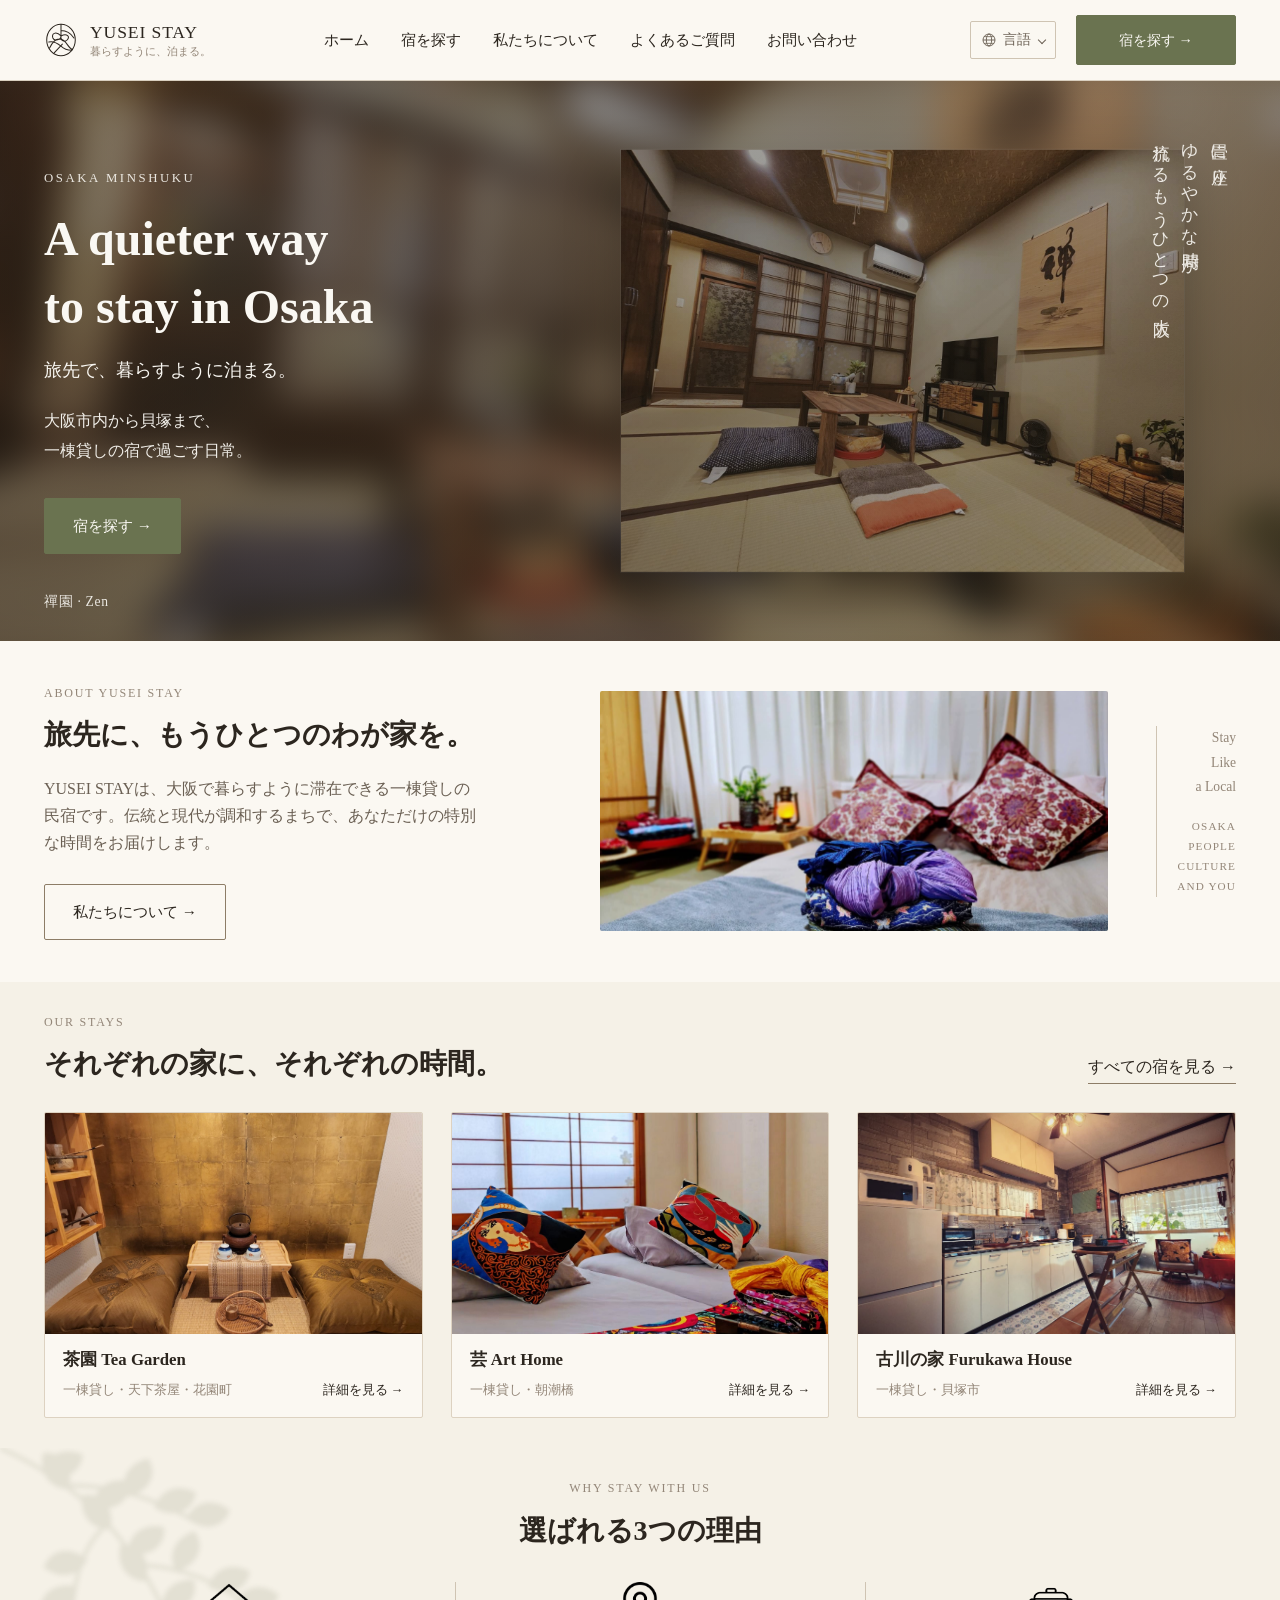
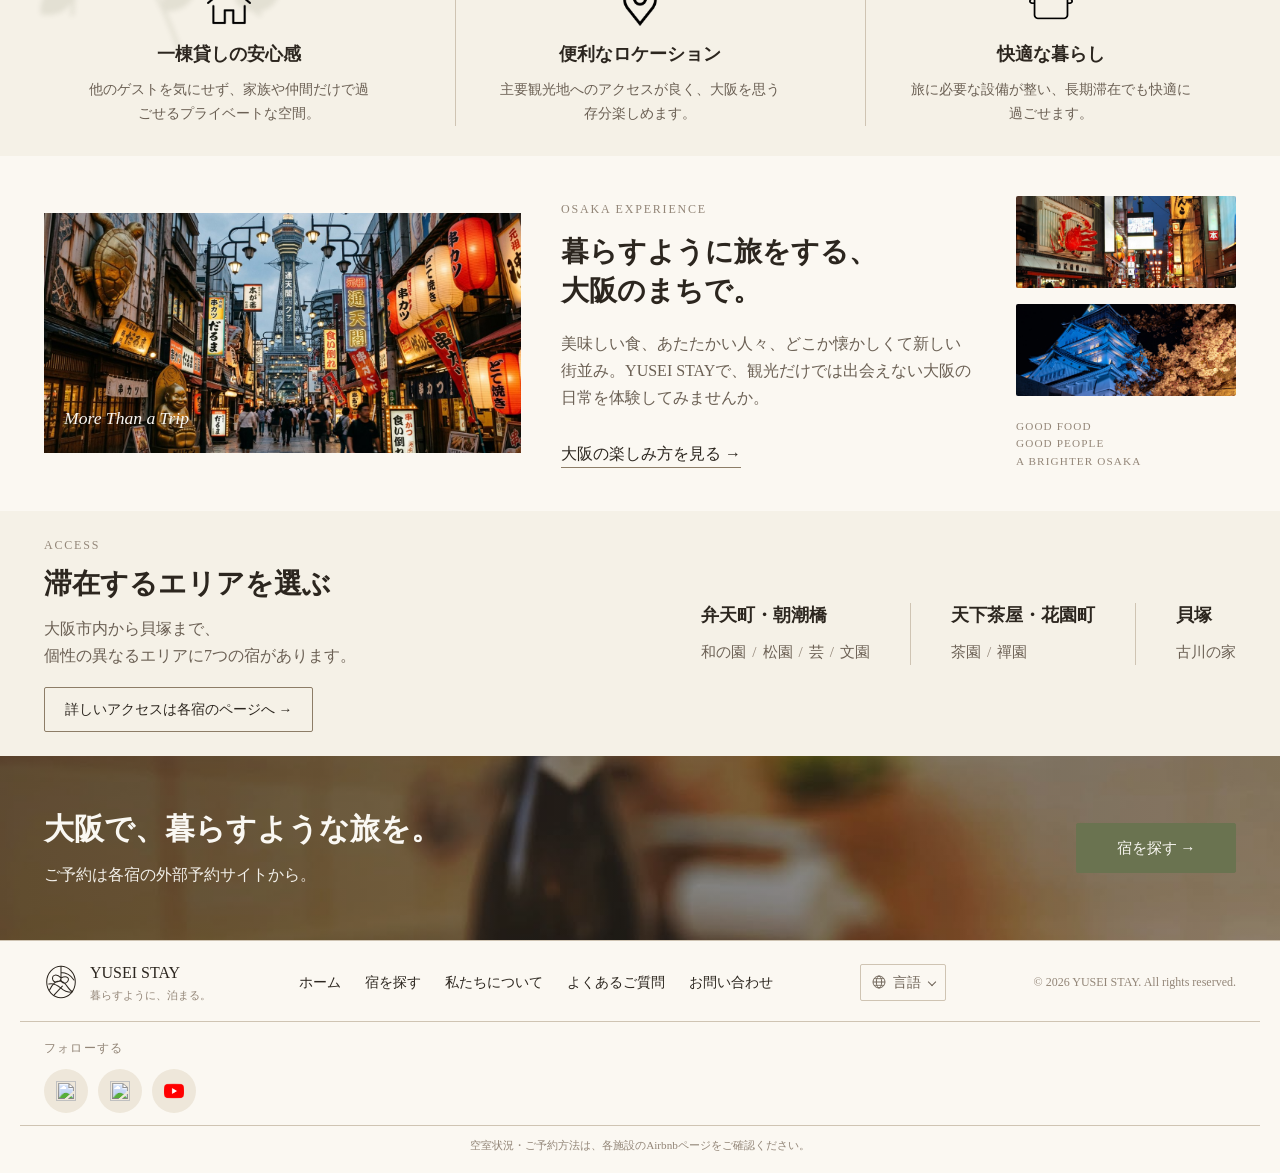
==== commit 15f5ae9b: "update Homepage and Stay page. gather the concept design. and restructure the layout of ".css" and  " ====
--- a/index.html
+++ b/index.html
@@ -1,10 +1,10 @@
 <!DOCTYPE html>
-<html lang="ja">
+<html lang="ja" data-i18n-title="meta.title">
 <head>
   <meta charset="UTF-8">
   <meta name="viewport" content="width=device-width, initial-scale=1.0">
   <title>YUSEI STAY | 大阪の一棟貸し民宿</title>
-  <meta name="description" content="YUSEI STAYは、大阪のまちに佇む一棟貸しの民宿です。旅先で、暮らすように過ごす特別な滞在をお届けします。">
+  <meta name="description" data-i18n-content="meta.description" content="YUSEI STAYは、大阪のまちに佇む一棟貸しの民宿です。旅先で、暮らすように過ごす特別な滞在をお届けします。">
 
   <!-- TODO: favicon -->
   <!-- <link rel="icon" href="assets/logo/favicon.ico"> -->
@@ -14,6 +14,8 @@
   <link rel="stylesheet" href="css/global.css">
   <link rel="stylesheet" href="css/header.css">
   <link rel="stylesheet" href="css/home.css">
+  <link rel="stylesheet" href="css/social.css">
+  <link rel="stylesheet" href="css/motion.css">
   <link rel="stylesheet" href="css/responsive.css">
 </head>
 <body>
@@ -25,42 +27,42 @@
   <header class="site-header" id="site-header">
     <div class="site-header__inner container">
 
-      <a href="/" class="brand" aria-label="YUSEI STAY ホームへ戻る">
-        <!-- TODO: replace with real logo mark (SVG) -->
-        <span class="brand__mark" aria-hidden="true"></span>
+      <a href="index.html" class="brand" data-i18n-attr="aria-label:brand.ariaLabel" aria-label="YUSEI STAY ホームへ戻る">
+        <img src="assets/stays/brand-mark.svg" alt="" class="brand__mark">
         <span class="brand__text">
           <span class="brand__name">YUSEI STAY</span>
-          <span class="brand__tagline">暮らすように、泊まる。</span>
+          <span class="brand__tagline" data-i18n="brand.tagline">暮らすように、泊まる。</span>
         </span>
       </a>
 
-      <nav class="main-nav" aria-label="メインナビゲーション">
+      <nav class="main-nav" data-i18n-attr="aria-label:nav.ariaLabel" aria-label="メインナビゲーション">
         <ul class="main-nav__list">
-          <li><a href="stays.html">Stay</a></li>
-          <li><a href="#about">About</a></li>
-          <li><a href="#access">Access</a></li>
-          <li><a href="/faq.html">FAQ</a></li>
-          <li><a href="/contact.html">Contact</a></li>
+          <li><a href="index.html" aria-current="page" data-i18n="nav.home">ホーム</a></li>
+          <li><a href="stays.html" data-i18n="nav.findStays">宿を探す</a></li>
+          <li><a href="#about" data-i18n="nav.about">私たちについて</a></li>
+          <li><button type="button" data-info="faq" data-i18n="nav.faq">よくあるご質問</button></li>
+          <li><button type="button" data-info="contact" data-i18n="nav.contact">お問い合わせ</button></li>
         </ul>
       </nav>
 
       <div class="header-utility">
-        <!-- Language switcher: placeholder only until multi-language structure (see project docs section 15) is decided -->
-        <div class="language-switcher">
-          <button type="button" class="language-switcher__toggle" aria-haspopup="true" aria-expanded="false">
-            <span aria-hidden="true">&#127760;</span>
-            <span class="visually-hidden">言語を選択 / Select language</span>
+        <div class="lang-switcher" data-lang-switcher>
+          <button type="button" class="lang-switcher__trigger" data-lang-trigger aria-expanded="false" data-i18n-attr="aria-label:nav.language.label" aria-label="言語を選択">
+            <svg class="lang-switcher__globe" viewBox="0 0 24 24" aria-hidden="true" focusable="false">
+              <circle cx="12" cy="12" r="9" fill="none" stroke="currentColor" stroke-width="1.4"></circle>
+              <ellipse cx="12" cy="12" rx="4" ry="9" fill="none" stroke="currentColor" stroke-width="1.4"></ellipse>
+              <line x1="3" y1="12" x2="21" y2="12" stroke="currentColor" stroke-width="1.4"></line>
+              <line x1="4.5" y1="7" x2="19.5" y2="7" stroke="currentColor" stroke-width="1.2"></line>
+              <line x1="4.5" y1="17" x2="19.5" y2="17" stroke="currentColor" stroke-width="1.2"></line>
+            </svg>
+            <span data-i18n="nav.language.generic">言語</span>
           </button>
-          <ul class="language-switcher__menu" hidden>
-            <li><a href="#" lang="ja">日本語</a></li>
-            <li><a href="#" lang="en">English</a></li>
-          </ul>
-        </div>
-
-        <a href="stays.html" class="button button--primary">View Stays</a>
+        </div>
+
+        <a href="stays.html" class="button button--primary" data-i18n="cta.findStays">宿を探す &rarr;</a>
 
         <button type="button" class="hamburger" id="hamburger-toggle" aria-expanded="false" aria-controls="mobile-menu">
-          <span class="visually-hidden">メニューを開く</span>
+          <span class="visually-hidden" data-i18n="hamburger.open">メニューを開く</span>
           <span class="hamburger__line" aria-hidden="true"></span>
           <span class="hamburger__line" aria-hidden="true"></span>
           <span class="hamburger__line" aria-hidden="true"></span>
@@ -69,23 +71,28 @@
 
     </div>
 
-    <!-- Mobile menu panel: full nav + language + CTA, toggled by hamburger (JS added in Phase 6) -->
+    <!-- Mobile menu panel: full nav + CTA, toggled by hamburger -->
     <div class="mobile-menu" id="mobile-menu" hidden>
       <ul class="mobile-menu__list">
-        <li><a href="stays.html">Stay</a></li>
-        <li><a href="#about">About</a></li>
-        <li><a href="#access">Access</a></li>
-        <li><a href="/faq.html">FAQ</a></li>
-        <li><a href="/contact.html">Contact</a></li>
+        <li><a href="index.html" aria-current="page" data-i18n="nav.home">ホーム</a></li>
+        <li><a href="stays.html" data-i18n="nav.findStays">宿を探す</a></li>
+        <li><a href="#about" data-i18n="nav.about">私たちについて</a></li>
+        <li><button type="button" data-info="faq" data-i18n="nav.faq">よくあるご質問</button></li>
+        <li><button type="button" data-info="contact" data-i18n="nav.contact">お問い合わせ</button></li>
       </ul>
-      <div class="mobile-menu__language">
-        <p class="mobile-menu__label">LANGUAGE</p>
-        <ul>
-          <li><a href="#" lang="ja">日本語</a></li>
-          <li><a href="#" lang="en">English</a></li>
-        </ul>
-      </div>
-      <a href="stays.html" class="button button--primary button--block">View Stays</a>
+      <div class="mobile-menu__language lang-switcher" data-lang-switcher>
+        <button type="button" class="lang-switcher__trigger" data-lang-trigger aria-expanded="false" data-i18n-attr="aria-label:nav.language.label" aria-label="言語を選択">
+          <svg class="lang-switcher__globe" viewBox="0 0 24 24" aria-hidden="true" focusable="false">
+            <circle cx="12" cy="12" r="9" fill="none" stroke="currentColor" stroke-width="1.4"></circle>
+            <ellipse cx="12" cy="12" rx="4" ry="9" fill="none" stroke="currentColor" stroke-width="1.4"></ellipse>
+            <line x1="3" y1="12" x2="21" y2="12" stroke="currentColor" stroke-width="1.4"></line>
+            <line x1="4.5" y1="7" x2="19.5" y2="7" stroke="currentColor" stroke-width="1.2"></line>
+            <line x1="4.5" y1="17" x2="19.5" y2="17" stroke="currentColor" stroke-width="1.2"></line>
+          </svg>
+          <span data-i18n="nav.language.generic">言語</span>
+        </button>
+      </div>
+      <a href="stays.html" class="button button--primary button--block" data-i18n="cta.findStays">宿を探す &rarr;</a>
     </div>
   </header>
 
@@ -96,7 +103,7 @@
          ============================================ -->
     <section id="hero" class="hero">
       <div class="hero__media">
-        <img src="assets/hero/cover_1.jpg" alt="YUSEI STAYの民宿の実際の写真" class="hero__image">
+        <img src="assets/hero/cover_1.jpg" data-i18n-attr="alt:hero.imageAlt" alt="YUSEI STAYの民宿の実際の写真" class="hero__image">
         <div class="hero__overlay" aria-hidden="true"></div>
       </div>
 
@@ -107,46 +114,39 @@
             A quieter way<br>
             to stay in Osaka
           </h1>
-          <p class="hero__subheading">旅先で、暮らすように過ごす。</p>
+          <p class="hero__subheading" data-i18n="hero.subheading">旅先で、暮らすように泊まる。</p>
           <p class="hero__description">
-            YUSEI STAYは、大阪のまちに佇む一棟貸しの民宿です。<br>
-            観光でも、仕事でも、いつもより少し深く、<br>
-            このまちを感じる滞在を。
+            <span data-i18n="hero.description.line1">大阪市内から貝塚まで、</span><br>
+            <span data-i18n="hero.description.line2">一棟貸しの宿で過ごす日常。</span>
           </p>
-          <a href="stays.html" class="button button--primary">View Stays</a>
+          <a href="stays.html" class="button button--primary" data-i18n="cta.findStays">宿を探す &rarr;</a>
         </div>
       </div>
 
       <p class="hero__vertical-copy" aria-hidden="true">
-        泊まる、<br>そして、感じる<br>もうひとつの大阪
+        <span data-i18n="hero.vertical.line1">畳に座り、</span><br><span data-i18n="hero.vertical.line2">ゆるやかな時間が</span><br><span data-i18n="hero.vertical.line3">流れるもうひとつの大阪</span>
       </p>
 
-      <!-- Optional slide indicator: only meaningful once/if Hero becomes a multi-image slider -->
-      <div class="hero__indicator" aria-hidden="true">
-        <span class="is-active">01</span>
-        <span>02</span>
-        <span>03</span>
-      </div>
+      <p class="hero__caption">禪園 · Zen</p>
     </section>
 
     <!-- ============================================
          ABOUT YUSEI STAY / BRAND STORY
          ============================================ -->
     <section id="about" class="about">
-      <div class="about__inner container">
+      <div class="about__inner container" data-reveal>
         <div class="about__content">
           <p class="section-eyebrow">ABOUT YUSEI STAY</p>
-          <h2 class="section-heading">旅先に、もうひとつのわが家を。</h2>
-          <p class="about__description">
+          <h2 class="section-heading" data-i18n="about.heading">旅先に、もうひとつのわが家を。</h2>
+          <p class="about__description" data-i18n="about.description">
             YUSEI STAYは、大阪で暮らすように滞在できる一棟貸しの民宿です。
             伝統と現代が調和するまちで、あなただけの特別な時間をお届けします。
           </p>
-          <a href="/about.html" class="button button--outline">私たちについて &rarr;</a>
+          <button type="button" class="button button--outline" data-info="about" data-i18n="about.cta">私たちについて &rarr;</button>
         </div>
 
         <div class="about__media">
-          <!-- TODO: replace with real interior photo -->
-          <img src="assets/backgrounds/about-interior.jpg" alt="和室の窓辺に置かれたテーブルと椅子、障子越しの自然光" class="about__image">
+          <img src="assets/properties/stay-07_Harmony Garden/room_picture_1.jpeg" data-i18n-attr="alt:about.imageAlt" alt="和の園（Harmony Garden）の室内" class="about__image">
         </div>
 
         <div class="about__editorial" aria-hidden="true">
@@ -160,65 +160,62 @@
          OUR STAYS
          ============================================ -->
     <section id="stays" class="stays">
-      <div class="stays__inner container">
+      <div class="stays__inner container" data-reveal>
         <div class="stays__header">
           <div>
             <p class="section-eyebrow">OUR STAYS</p>
-            <h2 class="section-heading">選べる、あなただけの滞在</h2>
+            <h2 class="section-heading" data-i18n="stays.heading">それぞれの家に、それぞれの時間。</h2>
           </div>
-          <a href="stays.html" class="link-arrow">すべての宿を見る &rarr;</a>
+          <a href="stays.html" class="link-arrow" data-i18n="cta.viewAllStays">すべての宿を見る &rarr;</a>
         </div>
 
         <ul class="stay-card-grid">
 
           <!-- Stay Card 01: 茶園 Tea Garden -->
           <li class="stay-card">
-            <a href="/stays/tea-garden.html" class="stay-card__link">
+            <a href="#" class="stay-card__link" data-stay="tea" aria-haspopup="dialog">
               <div class="stay-card__image-wrap">
-                <img src="assets/properties/stay-01_Tea Garden/room_picture_3.jpeg" alt="茶園 Tea Gardenの客室" class="stay-card__image">
+                <img src="assets/properties/stay-01_Tea Garden/room_picture_3.jpeg" data-i18n-attr="alt:stayCard.tea.imageAlt" alt="茶園 Tea Gardenの客室" class="stay-card__image">
               </div>
               <div class="stay-card__body">
                 <h3 class="stay-card__name">茶園 Tea Garden</h3>
-                <ul class="stay-card__tags">
-                  <li>一棟貸し</li>
-                  <li>天下茶屋・花園町</li>
-                </ul>
-              </div>
-              <span class="stay-card__arrow" aria-hidden="true">&rarr;</span>
+                <div class="stay-card__bottom">
+                  <span class="stay-card__location" data-i18n="stayCard.tea.location">一棟貸し・天下茶屋・花園町</span>
+                  <span class="stay-card__arrow" data-i18n="cta.viewDetails">詳細を見る &rarr;</span>
+                </div>
+              </div>
             </a>
           </li>
 
           <!-- Stay Card 02: 芸 Art Home -->
           <li class="stay-card">
-            <a href="/stays/art-home.html" class="stay-card__link">
+            <a href="#" class="stay-card__link" data-stay="art" aria-haspopup="dialog">
               <div class="stay-card__image-wrap">
-                <img src="assets/properties/stay-03_Art Home/room_picture_5.jpeg" alt="芸 Art Homeの客室" class="stay-card__image">
+                <img src="assets/properties/stay-03_Art Home/room_picture_5.jpeg" data-i18n-attr="alt:stayCard.art.imageAlt" alt="芸 Art Homeの客室" class="stay-card__image">
               </div>
               <div class="stay-card__body">
                 <h3 class="stay-card__name">芸 Art Home</h3>
-                <ul class="stay-card__tags">
-                  <li>一棟貸し</li>
-                  <li>朝潮橋</li>
-                </ul>
-              </div>
-              <span class="stay-card__arrow" aria-hidden="true">&rarr;</span>
+                <div class="stay-card__bottom">
+                  <span class="stay-card__location" data-i18n="stayCard.art.location">一棟貸し・朝潮橋</span>
+                  <span class="stay-card__arrow" data-i18n="cta.viewDetails">詳細を見る &rarr;</span>
+                </div>
+              </div>
             </a>
           </li>
 
           <!-- Stay Card 03: 古川の家 Furukawa House -->
           <li class="stay-card">
-            <a href="/stays/furukawa-house.html" class="stay-card__link">
+            <a href="#" class="stay-card__link" data-stay="furukawa" aria-haspopup="dialog">
               <div class="stay-card__image-wrap">
-                <img src="assets/properties/stay-06_Furukawa House/room_picture_8.jpeg" alt="古川の家 Furukawa Houseの客室" class="stay-card__image">
+                <img src="assets/properties/stay-06_Furukawa House/room_picture_8.jpeg" data-i18n-attr="alt:stayCard.furukawa.imageAlt" alt="古川の家 Furukawa Houseの客室" class="stay-card__image">
               </div>
               <div class="stay-card__body">
                 <h3 class="stay-card__name">古川の家 Furukawa House</h3>
-                <ul class="stay-card__tags">
-                  <li>一棟貸し</li>
-                  <li>貝塚市</li>
-                </ul>
-              </div>
-              <span class="stay-card__arrow" aria-hidden="true">&rarr;</span>
+                <div class="stay-card__bottom">
+                  <span class="stay-card__location" data-i18n="stayCard.furukawa.location">一棟貸し・貝塚市</span>
+                  <span class="stay-card__arrow" data-i18n="cta.viewDetails">詳細を見る &rarr;</span>
+                </div>
+              </div>
             </a>
           </li>
 
@@ -231,23 +228,24 @@
          ============================================ -->
     <section id="features" class="features">
       <div class="features__inner container">
-        <h2 class="section-heading section-heading--center">選ばれる3つの理由</h2>
-
-        <ul class="feature-list">
+        <p class="section-eyebrow section-eyebrow--center">WHY STAY WITH US</p>
+        <h2 class="section-heading section-heading--center" data-i18n="features.heading">選ばれる3つの理由</h2>
+
+        <ul class="feature-list" data-reveal>
           <li class="feature-item">
             <span class="feature-item__icon" aria-hidden="true"><img src="assets/icon/house.png" alt=""></span>
-            <h3 class="feature-item__title">一棟貸しの安心感</h3>
-            <p class="feature-item__description">他のゲストを気にせず、家族や仲間だけで過ごせるプライベートな空間。</p>
+            <h3 class="feature-item__title" data-i18n="features.item1.title">一棟貸しの安心感</h3>
+            <p class="feature-item__description" data-i18n="features.item1.description">他のゲストを気にせず、家族や仲間だけで過ごせるプライベートな空間。</p>
           </li>
           <li class="feature-item">
             <span class="feature-item__icon" aria-hidden="true"><img src="assets/icon/loaction.png" alt=""></span>
-            <h3 class="feature-item__title">便利なロケーション</h3>
-            <p class="feature-item__description">主要観光地へのアクセスが良く、大阪を思う存分楽しめます。</p>
+            <h3 class="feature-item__title" data-i18n="features.item2.title">便利なロケーション</h3>
+            <p class="feature-item__description" data-i18n="features.item2.description">主要観光地へのアクセスが良く、大阪を思う存分楽しめます。</p>
           </li>
           <li class="feature-item">
             <span class="feature-item__icon" aria-hidden="true"><img src="assets/icon/Cook.png" alt=""></span>
-            <h3 class="feature-item__title">快適な暮らし</h3>
-            <p class="feature-item__description">旅に必要な設備が整い、長期滞在でも快適に過ごせます。</p>
+            <h3 class="feature-item__title" data-i18n="features.item3.title">快適な暮らし</h3>
+            <p class="feature-item__description" data-i18n="features.item3.description">旅に必要な設備が整い、長期滞在でも快適に過ごせます。</p>
           </li>
         </ul>
       </div>
@@ -257,27 +255,27 @@
          OSAKA EXPERIENCE
          ============================================ -->
     <section id="experience" class="experience">
-      <div class="experience__inner container">
+      <div class="experience__inner container" data-reveal>
         <div class="experience__media">
-          <!-- Placeholder tone image — real Osaka streetscape photo not provided yet -->
-          <img src="assets\osaka\streetscape_1.jpg" alt="大阪の街並みのイメージ画像（プレースホルダー）" class="experience__image">
+          <!-- Illustrative Osaka streetscape (Shinsekai) — actual mockup source photo not supplied -->
+          <img src="assets/osaka/streetscape_1.jpg" data-i18n-attr="alt:experience.image1Alt" alt="夜の新世界、通天閣を望む商店街のイメージ写真" class="experience__image">
           <p class="experience__media-caption">More Than a Trip</p>
         </div>
 
         <div class="experience__content">
           <p class="section-eyebrow">OSAKA EXPERIENCE</p>
-          <h2 class="section-heading">暮らすように旅をする、<br>大阪のまちで。</h2>
-          <p class="experience__description">
+          <h2 class="section-heading"><span data-i18n="experience.heading.line1">暮らすように旅をする、</span><br><span data-i18n="experience.heading.line2">大阪のまちで。</span></h2>
+          <p class="experience__description" data-i18n="experience.description">
             美味しい食、あたたかい人々、どこか懐かしくて新しい街並み。
             YUSEI STAYで、観光だけでは出会えない大阪の日常を体験してみませんか。
           </p>
-          <a href="/experience.html" class="link-arrow">大阪の楽しみ方を見る &rarr;</a>
+          <button type="button" class="link-arrow" data-info="experience" data-i18n="experience.cta">大阪の楽しみ方を見る &rarr;</button>
         </div>
 
         <div class="experience__side-stack">
-          <!-- Placeholder tone images — real Osaka food/skyline photos not provided yet -->
-          <img src="assets\osaka\shisaibashi.jpeg" alt="大阪の食のイメージ画像（プレースホルダー）" class="experience__side-image">
-          <img src="assets\osaka\osaka.jpg" alt="大阪の街並みのイメージ画像（プレースホルダー）" class="experience__side-image">
+          <!-- Illustrative Osaka photos — actual mockup source photos not supplied -->
+          <img src="assets/osaka/shisaibashi.jpeg" data-i18n-attr="alt:experience.image2Alt" alt="道頓堀の看板が並ぶ夜の商店街のイメージ写真" class="experience__side-image">
+          <img src="assets/osaka/osaka.jpg" data-i18n-attr="alt:experience.image3Alt" alt="桜と大阪城の夜景のイメージ写真" class="experience__side-image">
           <p class="experience__keywords" aria-hidden="true">
             GOOD FOOD<br>GOOD PEOPLE<br>A BRIGHTER OSAKA
           </p>
@@ -289,38 +287,38 @@
          ACCESS
          ============================================ -->
     <section id="access" class="access">
-      <div class="access__inner container">
+      <div class="access__inner container" data-reveal>
         <div class="access__content">
           <p class="section-eyebrow">ACCESS</p>
-          <h2 class="section-heading">滞在するエリアを選ぶ</h2>
+          <h2 class="section-heading" data-i18n="access.heading">滞在するエリアを選ぶ</h2>
           <p class="access__description">
-            大阪市内から貝塚まで、<br>
-            個性の異なるエリアに7つの宿があります。
+            <span data-i18n="access.description.line1">大阪市内から貝塚まで、</span><br>
+            <span data-i18n="access.description.line2">個性の異なるエリアに7つの宿があります。</span>
           </p>
-          <a href="stays.html" class="button button--outline">詳しいアクセスは各宿のページへ &rarr;</a>
+          <a href="stays.html" class="button button--outline" data-i18n="cta.accessDetails">詳しいアクセスは各宿のページへ &rarr;</a>
         </div>
 
         <ul class="access__areas">
           <li class="access__area">
-            <h3 class="access__area-name">弁天町・朝潮橋</h3>
+            <h3 class="access__area-name" data-i18n="access.area1">弁天町・朝潮橋</h3>
             <ul class="access__area-stays">
-              <li><a href="/stays/harmony-garden.html">和の園</a></li>
-              <li><a href="/stays/pine-garden.html">松園</a></li>
-              <li><a href="/stays/art-home.html">芸</a></li>
-              <li><a href="/stays/literature-garden.html">文園</a></li>
+              <li><a href="stays/harmony-garden.html">和の園</a></li>
+              <li><a href="stays/pine-garden.html">松園</a></li>
+              <li><a href="stays/art-home.html">芸</a></li>
+              <li><a href="stays/literature-garden.html">文園</a></li>
             </ul>
           </li>
           <li class="access__area">
-            <h3 class="access__area-name">天下茶屋・花園町</h3>
+            <h3 class="access__area-name" data-i18n="access.area2">天下茶屋・花園町</h3>
             <ul class="access__area-stays">
-              <li><a href="/stays/tea-garden.html">茶園</a></li>
-              <li><a href="/stays/zen-garden.html">禪園</a></li>
+              <li><a href="stays/tea-garden.html">茶園</a></li>
+              <li><a href="stays/zen-garden.html">禪園</a></li>
             </ul>
           </li>
           <li class="access__area">
-            <h3 class="access__area-name">貝塚</h3>
+            <h3 class="access__area-name" data-i18n="access.area3">貝塚</h3>
             <ul class="access__area-stays">
-              <li><a href="/stays/furukawa-house.html">古川の家</a></li>
+              <li><a href="stays/furukawa-house.html">古川の家</a></li>
             </ul>
           </li>
         </ul>
@@ -332,16 +330,15 @@
          ============================================ -->
     <section id="booking-cta" class="booking-cta">
       <div class="booking-cta__media">
-        <img src="assets/backgrounds/cta-garden.jpg" alt="YUSEI STAYの民宿の実際の写真" class="booking-cta__image">
+        <img src="assets/backgrounds/cta-garden.jpg" data-i18n-attr="alt:bookingCta.imageAlt" alt="茶園の茶器と鉄瓶" class="booking-cta__image">
         <div class="booking-cta__overlay" aria-hidden="true"></div>
       </div>
-      <div class="booking-cta__inner container">
+      <div class="booking-cta__inner container" data-reveal>
         <div class="booking-cta__text">
-          <p class="booking-cta__eyebrow">YUSEI STAY</p>
-          <h2 class="booking-cta__heading">大阪で、暮らすような旅を。</h2>
-          <p class="booking-cta__description">ご予約は各宿の外部予約サイトから。</p>
-        </div>
-        <a href="stays.html" class="booking-cta__button">各宿の詳細情報はこちら</a>
+          <h2 class="booking-cta__heading" data-i18n="bookingCta.heading">大阪で、暮らすような旅を。</h2>
+          <p class="booking-cta__description" data-i18n="bookingCta.description">ご予約は各宿の外部予約サイトから。</p>
+        </div>
+        <a href="stays.html" class="button button--primary booking-cta__button" data-i18n="cta.findStays">宿を探す &rarr;</a>
       </div>
     </section>
 
@@ -353,43 +350,79 @@
   <footer class="site-footer">
     <div class="site-footer__inner container">
 
-      <div class="site-footer__brand">
-        <span class="brand__mark" aria-hidden="true"></span>
+      <a href="index.html" class="site-footer__brand" data-i18n-attr="aria-label:brand.ariaLabel" aria-label="YUSEI STAY ホームへ戻る">
+        <img src="assets/stays/brand-mark.svg" alt="" class="brand__mark">
         <div>
           <p class="site-footer__brand-name">YUSEI STAY</p>
-          <p class="site-footer__brand-tagline">暮らすように、泊まる。</p>
-        </div>
-      </div>
-
-      <nav class="site-footer__links" aria-label="フッターナビゲーション">
+          <p class="site-footer__brand-tagline" data-i18n="brand.tagline">暮らすように、泊まる。</p>
+        </div>
+      </a>
+
+      <nav class="site-footer__links" data-i18n-attr="aria-label:footer.navAriaLabel" aria-label="フッターナビゲーション">
         <ul>
-          <li><a href="stays.html">Stay</a></li>
-          <li><a href="#about">About</a></li>
-          <li><a href="#access">Access</a></li>
-          <li><a href="/faq.html">FAQ</a></li>
-          <li><a href="/contact.html">Contact</a></li>
+          <li><a href="index.html" data-i18n="nav.home">ホーム</a></li>
+          <li><a href="stays.html" data-i18n="nav.findStays">宿を探す</a></li>
+          <li><a href="#about" data-i18n="nav.about">私たちについて</a></li>
+          <li><button type="button" data-info="faq" data-i18n="nav.faq">よくあるご質問</button></li>
+          <li><button type="button" data-info="contact" data-i18n="nav.contact">お問い合わせ</button></li>
         </ul>
       </nav>
 
-      <div class="site-footer__language">
-        <a href="#" lang="ja">日本語</a>
-        <span aria-hidden="true">|</span>
-        <a href="#" lang="en">English</a>
-      </div>
-
-      <ul class="site-footer__social">
-        <li><a href="#" aria-label="Instagram"><!-- TODO: update actual Instagram URL --><img src="assets/icon/Instagram_1.png" alt=""></a></li>
-        <li><a href="#" aria-label="Facebook"><!-- TODO: update actual Facebook URL --><img src="assets/icon/Facebook_1.png" alt=""></a></li>
-        <li><a href="#" aria-label="YouTube"><!-- TODO: update actual YouTube URL --><img src="assets/icon/Youtube_1.png" alt=""></a></li>
-      </ul>
+      <div class="site-footer__language lang-switcher" data-lang-switcher>
+        <button type="button" class="lang-switcher__trigger" data-lang-trigger aria-expanded="false" data-i18n-attr="aria-label:nav.language.label" aria-label="言語を選択">
+          <svg class="lang-switcher__globe" viewBox="0 0 24 24" aria-hidden="true" focusable="false">
+            <circle cx="12" cy="12" r="9" fill="none" stroke="currentColor" stroke-width="1.4"></circle>
+            <ellipse cx="12" cy="12" rx="4" ry="9" fill="none" stroke="currentColor" stroke-width="1.4"></ellipse>
+            <line x1="3" y1="12" x2="21" y2="12" stroke="currentColor" stroke-width="1.4"></line>
+            <line x1="4.5" y1="7" x2="19.5" y2="7" stroke="currentColor" stroke-width="1.2"></line>
+            <line x1="4.5" y1="17" x2="19.5" y2="17" stroke="currentColor" stroke-width="1.2"></line>
+          </svg>
+          <span data-i18n="nav.language.generic">言語</span>
+        </button>
+      </div>
 
       <p class="site-footer__copyright">&copy; 2026 YUSEI STAY. All rights reserved.</p>
     </div>
+
+    <div class="site-footer__social container">
+      <p class="site-footer__social-label" data-i18n="footer.followUs">フォローする</p>
+      <ul class="social-icons">
+        <li>
+          <span class="social-icon" data-social="instagram">
+            <img src="assets/icon/Instagram_1.png" alt="" class="social-icon__img" aria-hidden="true">
+            <span class="visually-hidden">Instagram</span>
+          </span>
+        </li>
+        <li>
+          <span class="social-icon" data-social="facebook">
+            <img src="assets/icon/Facebook_1.png" alt="" class="social-icon__img" aria-hidden="true">
+            <span class="visually-hidden">Facebook</span>
+          </span>
+        </li>
+        <li>
+          <span class="social-icon" data-social="youtube">
+            <img src="assets/icon/Youtube_1.png" alt="" class="social-icon__img" aria-hidden="true">
+            <span class="visually-hidden">YouTube</span>
+          </span>
+        </li>
+      </ul>
+    </div>
+
+    <p class="site-footer__note container" data-i18n="footer.note">空室状況・ご予約方法は、各施設のAirbnbページをご確認ください。</p>
   </footer>
 
+  <dialog id="info-dialog" aria-labelledby="info-dialog-title">
+    <button type="button" id="info-dialog-close" class="info-dialog__close" data-i18n-attr="aria-label:dialog.close" aria-label="閉じる">&times;</button>
+    <h2 id="info-dialog-title"></h2>
+    <div id="info-dialog-body"></div>
+  </dialog>
+
+  <script src="js/i18n.js"></script>
+  <script src="js/language-switcher.js"></script>
   <script src="js/navigation.js"></script>
+  <script src="js/social-config.js"></script>
+  <script src="js/social-links.js"></script>
   <script src="js/animations.js"></script>
   <script src="js/main.js"></script>
 </body>
 </html>
-
--- a/css/variables.css
+++ b/css/variables.css
@@ -53,8 +53,11 @@
   --overlay-dark: rgba(33, 26, 20, 0.42);
   --overlay-olive: rgba(63, 74, 52, 0.18);
 
-  /* ---- Typography ---- */
-  --font-body: "Noto Sans JP", "Hiragino Sans", "Yu Gothic", sans-serif;
+  /* ---- Typography ----
+     --font-body is only consumed by global.css (homepage); stays.css hardcodes
+     its own font stack and never reads this variable, so changing it here is
+     scoped to the homepage. --font-heading is read by both pages — left as-is. */
+  --font-body: "Yu Mincho", "Hiragino Mincho ProN", "Noto Serif JP", serif;
   --font-heading: "Noto Serif JP", "Hiragino Mincho ProN", serif;
 
   /* ---- Layout ---- */
@@ -65,5 +68,6 @@
   /* ---- Motion ---- */
   --ease-standard: cubic-bezier(0.22, 1, 0.36, 1);
   --duration-fade: 800ms;
-  --duration-hover: 600ms;
+  --duration-hover: 190ms;
+  --duration-lang-fade: 400ms;
 }
--- a/css/global.css
+++ b/css/global.css
@@ -12,11 +12,13 @@
 body {
   font-family: var(--font-body);
   background-color: var(--color-bg);
-  /* 米白紙紋背景：用 multiply 疊上底色，紋理與暖白色調融合，唔會突兀 */
-  background-image: url('../assets/backgrounds/bg-paper.jpg');
+  /* Subtle ivory paper texture, softened under a near-opaque tint so it reads
+     as a faint grain rather than a visible photo (shared with stays.css). */
+  background-image:
+    linear-gradient(rgba(245, 241, 231, 0.93), rgba(245, 241, 231, 0.93)),
+    url('../assets/backgrounds/beige-paper.png');
   background-repeat: repeat;
-  background-size: 640px auto;
-  background-blend-mode: multiply;
+  background-size: auto, 1100px auto;
   color: var(--color-text);
   line-height: 1.7;
   -webkit-font-smoothing: antialiased;
@@ -73,6 +75,13 @@
   color: var(--color-primary);
 }
 
+/* Buttons reused as content triggers (info modals, nav) keep the reset's
+   plain look — override the browser's default button padding only. */
+button.link-arrow,
+[data-info] {
+  padding: 0;
+}
+
 /* ---- Buttons ----
    Two variants: primary (solid) and outline (secondary).
    States: default / hover / active / disabled / focus.       */
@@ -89,7 +98,12 @@
   transition:
     background-color var(--duration-hover) var(--ease-standard),
     border-color var(--duration-hover) var(--ease-standard),
-    color var(--duration-hover) var(--ease-standard);
+    color var(--duration-hover) var(--ease-standard),
+    transform 150ms var(--ease-standard);
+}
+
+.button:active {
+  transform: translateY(1px);
 }
 
 .button--primary {
@@ -146,6 +160,10 @@
   border-radius: 2px;
 }
 
+input:focus-visible {
+  border-color: var(--color-focus);
+}
+
 /* ---- Accessibility helper: visually hide but keep for screen readers ---- */
 .visually-hidden {
   position: absolute;
--- a/css/header.css
+++ b/css/header.css
@@ -8,7 +8,7 @@
   position: sticky;
   top: 0;
   z-index: 100;
-  background-color: #F7F3EA;
+  background-color: var(--color-surface);
   border-bottom: 1px solid #D9CFBF;
 }
 
@@ -29,11 +29,9 @@
 }
 
 .brand__mark {
-  display: inline-block;
-  width: 32px;
-  height: 32px;
-  border-radius: 50%;
-  border: 1.5px solid var(--color-text);
+  display: block;
+  width: 34px;
+  height: 34px;
   flex-shrink: 0;
 }
 
@@ -68,66 +66,230 @@
   font-size: 0.95rem;
 }
 
-.main-nav__list a {
+.main-nav__list a,
+.main-nav__list button {
+  position: relative;
   transition: color var(--duration-hover) var(--ease-standard);
 }
 
-.main-nav__list a:hover {
+.main-nav__list a:hover,
+.main-nav__list button:hover {
   color: var(--color-primary);
+}
+
+.main-nav__list button {
+  padding: 0;
+}
+
+/* Subtle underline sweep — feedback on hover/focus, not just colour. */
+.main-nav__list a::after,
+.main-nav__list button::after {
+  content: "";
+  position: absolute;
+  left: 0;
+  right: 100%;
+  bottom: -4px;
+  height: 1px;
+  background-color: currentColor;
+  transition: right var(--duration-hover) var(--ease-standard);
+}
+
+.main-nav__list a:hover::after,
+.main-nav__list button:hover::after,
+.main-nav__list a:focus-visible::after,
+.main-nav__list button:focus-visible::after {
+  right: 0;
 }
 
 /* ---- Utility area (language + CTA + hamburger) ---- */
 .header-utility {
   display: flex;
   align-items: center;
-  gap: 16px;
-  flex-shrink: 0;
-}
-
+  gap: 20px;
+  flex-shrink: 0;
+}
+
+/* Header/footer olive CTA: fixed compact box, not a stretched block */
 .header-utility .button {
-  padding: 10px 22px;
+  width: 160px;
+  height: 50px;
+  padding-inline: 0;
+  font-size: 0.9rem;
+}
+
+/* ---- Language switcher (custom disclosure — see js/language-switcher.js) ----
+   Shared component: reused as-is in the header, mobile menu, and
+   footer of both index.html and stays.html. Only the wrapper class
+   changes per placement (`.site-footer__language`, `.mobile-menu__language`)
+   to hook placement-specific positioning below. */
+.lang-switcher {
+  position: relative;
+}
+
+.lang-switcher__trigger {
+  display: inline-flex;
+  align-items: center;
+  gap: 6px;
+  font: inherit;
   font-size: 0.85rem;
-}
-
-/* ---- Language switcher ---- */
-.language-switcher {
-  position: relative;
-}
-
-.language-switcher__toggle {
-  display: flex;
-  align-items: center;
-  justify-content: center;
-  width: 36px;
-  height: 36px;
-  border-radius: 50%;
-  color: #4D463E;
-  transition: background-color var(--duration-hover) var(--ease-standard);
-}
-
-.language-switcher__toggle:hover {
-  background-color: var(--color-bg-soft);
-}
-
-.language-switcher__menu {
+  color: var(--color-text-secondary);
+  background-color: transparent;
+  border: 1px solid var(--color-border);
+  border-radius: 2px;
+  padding: 6px 10px;
+  min-height: 36px;
+  cursor: pointer;
+  transition:
+    border-color var(--duration-hover) var(--ease-standard),
+    color var(--duration-hover) var(--ease-standard),
+    transform 150ms var(--ease-standard);
+}
+
+.lang-switcher__trigger:hover,
+.lang-switcher.is-open .lang-switcher__trigger {
+  border-color: var(--color-border-strong);
+  color: var(--color-text);
+}
+
+.lang-switcher__trigger:active {
+  transform: translateY(1px);
+}
+
+.lang-switcher__trigger::after {
+  content: "";
+  width: 6px;
+  height: 6px;
+  margin-left: 2px;
+  flex-shrink: 0;
+  border-right: 1.5px solid currentColor;
+  border-bottom: 1.5px solid currentColor;
+  transform: rotate(45deg);
+  transition: transform var(--duration-hover) var(--ease-standard);
+}
+
+.lang-switcher__trigger[aria-expanded="true"]::after {
+  transform: rotate(-135deg);
+}
+
+.lang-switcher__globe {
+  width: 16px;
+  height: 16px;
+  flex-shrink: 0;
+  color: var(--color-text-secondary);
+}
+
+.lang-switcher__list {
   position: absolute;
-  top: calc(100% + 8px);
+  z-index: 200;
+  top: calc(100% + 6px);
   right: 0;
+  min-width: 172px;
+  margin: 0;
+  padding: 6px;
+  list-style: none;
   background-color: var(--color-surface);
   border: 1px solid var(--color-border);
   border-radius: 4px;
-  box-shadow: var(--shadow-soft);
-  min-width: 140px;
-  padding: 8px 0;
-}
-
-.language-switcher__menu li a {
+  box-shadow: var(--shadow-strong);
+  opacity: 0;
+  transform: translateY(-6px);
+  transition:
+    opacity var(--duration-lang-fade) var(--ease-standard),
+    transform var(--duration-lang-fade) var(--ease-standard);
+}
+
+.lang-switcher.is-visible .lang-switcher__list {
+  opacity: 1;
+  transform: translateY(0);
+}
+
+.lang-switcher__list li {
+  margin: 0;
+  padding: 0;
+}
+
+.lang-switcher__option {
+  display: flex;
+  align-items: center;
+  gap: 10px;
+  width: 100%;
+  padding: 8px 10px;
+  font-size: 0.85rem;
+  color: var(--color-text);
+  border-radius: 2px;
+  text-align: left;
+  white-space: nowrap;
+  transition: background-color var(--duration-hover) var(--ease-standard);
+}
+
+.lang-switcher__option:hover,
+.lang-switcher__option:focus-visible {
+  background-color: var(--color-bg-soft);
+}
+
+.lang-switcher__flag {
+  display: inline-flex;
+  width: 22px;
+  height: 15px;
+  flex-shrink: 0;
+  border-radius: 2px;
+  overflow: hidden;
+  border: 1px solid rgba(0, 0, 0, 0.12);
+}
+
+.lang-switcher__flag svg {
   display: block;
-  padding: 8px 16px;
-}
-
-.language-switcher__menu li a:hover {
-  background-color: var(--color-bg-soft);
+  width: 100%;
+  height: 100%;
+}
+
+.lang-switcher__name {
+  flex: 1;
+}
+
+.lang-switcher__option.is-current {
+  font-weight: 600;
+}
+
+.lang-switcher__option.is-current::after {
+  content: "";
+  width: 5px;
+  height: 9px;
+  margin-left: 8px;
+  flex-shrink: 0;
+  border-right: 2px solid var(--color-primary);
+  border-bottom: 2px solid var(--color-primary);
+  transform: rotate(45deg);
+}
+
+/* Footer instance sits at the bottom of the page — open upward so the
+   list is never clipped by the viewport bottom edge. */
+.site-footer__language .lang-switcher__list {
+  top: auto;
+  bottom: calc(100% + 6px);
+}
+
+/* Mobile-menu instance: let the list hug the trigger's own width
+   instead of the fixed min-width above, so it never overflows a
+   360px-wide viewport. */
+.mobile-menu__language .lang-switcher__trigger {
+  width: 100%;
+  justify-content: space-between;
+}
+
+.mobile-menu__language .lang-switcher__list {
+  position: static;
+  left: auto;
+  right: auto;
+  top: auto;
+  width: 100%;
+  min-width: 0;
+  margin-top: 6px;
+  transform: none;
+}
+
+.mobile-menu__language.is-visible .lang-switcher__list {
+  transform: none;
 }
 
 /* ---- Hamburger (mobile only — hidden on desktop) ---- */
@@ -150,13 +312,13 @@
               opacity var(--duration-hover) var(--ease-standard);
 }
 
-.hamburger[aria-expanded="true"] .hamburger__line:nth-child(1) {
+.hamburger[aria-expanded="true"] .hamburger__line:nth-child(2) {
   transform: translateY(6.5px) rotate(45deg);
 }
-.hamburger[aria-expanded="true"] .hamburger__line:nth-child(2) {
+.hamburger[aria-expanded="true"] .hamburger__line:nth-child(3) {
   opacity: 0;
 }
-.hamburger[aria-expanded="true"] .hamburger__line:nth-child(3) {
+.hamburger[aria-expanded="true"] .hamburger__line:nth-child(4) {
   transform: translateY(-6.5px) rotate(-45deg);
 }
 
@@ -164,3 +326,20 @@
 .mobile-menu {
   display: none;
 }
+
+/* Entrance: plays whenever [hidden] is removed; closed state stays
+   untabbable via [hidden] (see responsive.css), not just opacity. */
+.mobile-menu:not([hidden]) {
+  animation: yusei-mobile-menu-in var(--duration-hover) var(--ease-standard);
+}
+
+@keyframes yusei-mobile-menu-in {
+  from {
+    opacity: 0;
+    transform: translateY(-8px);
+  }
+  to {
+    opacity: 1;
+    transform: translateY(0);
+  }
+}
--- a/css/home.css
+++ b/css/home.css
@@ -11,8 +11,7 @@
    ============================================================ */
 .hero {
   position: relative;
-  min-height: 700px;
-  height: calc(100vh - 80px);
+  height: clamp(560px, 25vw, 720px);
   display: flex;
   align-items: center;
   overflow: hidden;
@@ -25,10 +24,54 @@
   background-color: var(--color-secondary); /* fallback tone until real photo is in place */
 }
 
+/* Desktop/tablet (>768px) layered treatment: a full-bleed, blurred duplicate
+   of the hero photo sits behind the sharp, uncropped foreground photo
+   (.hero__image below). Pure CSS layer — no extra markup — so it's always
+   decorative (aria-hidden isn't needed; it isn't in the accessibility tree).
+   If cover_1.jpg is ever replaced, update BOTH the <img> src in index.html
+   AND this --hero-backdrop-image value so the two layers keep matching.
+   scale(1.08) hides the blur's soft edge; .hero's own overflow:hidden clips
+   the extra so nothing bleeds past the hero band. Reset to `none` on mobile
+   (responsive.css) so only .hero__image's full-bleed cover crop shows. */
+.hero__media::before {
+  content: "";
+  position: absolute;
+  inset: 0;
+  background-image: var(--hero-backdrop-image, url('../assets/hero/cover_1.jpg'));
+  background-size: cover;
+  background-position: center;
+  filter: blur(18px);
+  transform: scale(1.08);
+}
+
+/* Sharp foreground: the complete, uncropped 4:3 photo, scaled proportionally
+   and pinned to the right as an editorial insert rather than stretched to
+   fill the hero. `right`'s minimum (96px) keeps it clear of
+   .hero__vertical-copy (pinned at right:48px); past ~1792px viewport width
+   the calc() term takes over so the photo stays anchored near the site's
+   1600px-ish central composition instead of drifting to the raw screen edge
+   on ultrawide. `height` caps how large the photo gets relative to the
+   viewport so it never crowds .hero__content on narrower desktop/tablet
+   widths (checked at 1024/1366/1440/1920/2560/3440); width is left to
+   `auto` and the intrinsic 4:3 ratio (source images are 1600x1200) so the
+   rendered box's aspect always matches the photo — no aspect-ratio/
+   max-width pair needed, since constraining both height and width
+   independently could otherwise force a box that isn't actually 4:3.
+   Reset entirely on mobile (responsive.css) back to the original
+   full-bleed cover crop. */
 .hero__image {
-  width: 100%;
-  height: 100%;
-  object-fit: cover;
+  position: absolute;
+  top: 50%;
+  right: max(96px, calc((100vw - 1600px) / 2));
+  transform: translateY(-50%);
+  height: min(calc(100% - 48px), 33vw, 620px);
+  width: auto;
+  max-width: none;
+  aspect-ratio: auto;
+  object-fit: contain;
+  box-shadow:
+    0 24px 48px rgba(20, 16, 10, 0.35),
+    0 0 0 1px rgba(255, 255, 255, 0.12);
 }
 
 .hero__overlay {
@@ -53,7 +96,10 @@
    text appearing centered instead of left-aligned like the mockup). */
 .hero__content {
   color: var(--color-text-inverse);
-  max-width: 560px;
+  /* Shrinks below 1400px so the copy block never runs into the foreground
+     photo (.hero__image) as the viewport narrows; capped at 560px so it
+     doesn't grow past the original design width on wide screens. */
+  max-width: min(560px, 40vw);
 }
 
 .hero__eyebrow {
@@ -76,7 +122,7 @@
 }
 
 .hero__description {
-  font-size: 0.95rem;
+  font-size: 1rem;
   line-height: 1.9;
   margin-bottom: 32px;
   opacity: 0.95;
@@ -86,38 +132,36 @@
   position: absolute;
   right: 48px;
   top: 50%;
+  height: 460px;
   transform: translateY(-50%);
   writing-mode: vertical-rl;
   color: var(--color-text-inverse);
-  font-size: clamp(1rem, 0.9vw + 0.7rem, 1.4rem);
+  font-size: 1.05rem;
   letter-spacing: 0.15em;
   z-index: 2;
   opacity: 0.9;
 }
 
-.hero__indicator {
-  position: absolute;
-  right: 48px;
-  bottom: 40px;
+/* left offset mirrors .container's own centering math (padding-inline:24px,
+   max-width:1240px) so the caption lines up with the hero text above it
+   instead of sitting flush with the viewport edge. */
+.hero__caption {
+  position: absolute;
+  left: max(24px, calc((100% - 1240px) / 2 + 24px));
+  bottom: 28px;
   z-index: 2;
-  display: flex;
-  gap: 12px;
   color: var(--color-text-inverse);
-  font-size: 0.75rem;
-  opacity: 0.8;
-}
-
-.hero__indicator .is-active {
-  border-bottom: 1px solid currentColor;
-  padding-bottom: 2px;
+  font-size: 0.85rem;
+  letter-spacing: 0.05em;
+  opacity: 0.9;
 }
 
 /* ============================================================
    ABOUT
    ============================================================ */
 .about {
-  background-color: var(--color-bg);
-  padding-block: var(--section-padding-desktop);
+  background-color: var(--color-surface);
+  padding-block: 42px;
 }
 
 .about__inner {
@@ -134,14 +178,14 @@
 }
 
 .about__media {
-  border-radius: 4px;
+  border-radius: 2px;
   overflow: hidden;
   background-color: var(--color-bg-soft);
 }
 
 .about__image {
   width: 100%;
-  height: 380px;
+  height: 240px;
   object-fit: cover;
 }
 
@@ -164,38 +208,43 @@
    OUR STAYS
    ============================================================ */
 .stays {
-  background-color: var(--color-bg-soft);
-  padding-block: var(--section-padding-desktop);
+  background-color: var(--color-bg);
+  padding-block: 30px;
 }
 
 .stays__header {
   display: flex;
   align-items: flex-end;
   justify-content: space-between;
-  margin-bottom: 40px;
+  margin-bottom: 28px;
 }
 
 .stay-card-grid {
   display: grid;
-  grid-template-columns: repeat(3, 1fr);
+  grid-template-columns: repeat(3, minmax(0, 1fr));
   gap: 28px;
 }
 
 .stay-card__link {
   display: block;
-  position: relative;
+  background-color: var(--color-surface);
+  border: 1px solid var(--color-card-border);
+  border-radius: 2px;
+  overflow: hidden;
+  transition: box-shadow var(--duration-hover) var(--ease-standard);
+}
+
+.stay-card__link:hover {
+  box-shadow: var(--shadow-soft);
 }
 
 .stay-card__image-wrap {
   overflow: hidden;
-  border-radius: 4px;
-  background-color: var(--color-surface);
-  border: 1px solid var(--color-card-border);
 }
 
 .stay-card__image {
   width: 100%;
-  height: 260px;
+  aspect-ratio: 1.7;
   object-fit: cover;
   transition: transform var(--duration-hover) var(--ease-standard);
 }
@@ -205,7 +254,7 @@
 }
 
 .stay-card__body {
-  padding-top: 16px;
+  padding: 14px 18px 16px;
 }
 
 .stay-card__name {
@@ -213,27 +262,20 @@
   margin-bottom: 8px;
 }
 
-.stay-card__tags {
-  display: flex;
-  flex-wrap: wrap;
-  gap: 8px;
-  font-size: 0.75rem;
-  color: var(--color-text-muted);
-}
-
-.stay-card__tags li {
-  background-color: var(--color-surface);
-  border: 1px solid var(--color-border);
-  border-radius: 2px;
-  padding: 4px 10px;
+.stay-card__bottom {
+  display: flex;
+  align-items: center;
+  justify-content: space-between;
+  gap: 12px;
+  font-size: 0.8rem;
+  color: var(--color-text-muted);
 }
 
 .stay-card__arrow {
-  position: absolute;
-  top: 16px;
-  right: 16px;
-  color: var(--color-text-inverse);
+  color: var(--color-text);
+  white-space: nowrap;
   transition: transform var(--duration-hover) var(--ease-standard);
+  display: inline-block;
 }
 
 .stay-card:hover .stay-card__arrow {
@@ -244,34 +286,58 @@
    WHY STAY WITH US (features)
    ============================================================ */
 .features {
-  background-color: var(--color-bg-soft);
-  padding-block: var(--section-padding-desktop);
+  position: relative;
+  background-color: var(--color-bg);
+  padding-block: 30px;
+  overflow: hidden;
+}
+
+.features::before {
+  content: "";
+  position: absolute;
+  left: 0;
+  top: 0;
+  width: 320px;
+  height: 220px;
+  background: url('../assets/backgrounds/leaf-shadow.svg') left top / contain no-repeat;
+  opacity: 0.5;
+  transform: scaleX(-1);
+  pointer-events: none;
+}
+
+.section-eyebrow--center {
+  text-align: center;
 }
 
 .feature-list {
+  position: relative;
   display: grid;
   grid-template-columns: repeat(3, 1fr);
   gap: 40px;
-  margin-top: 48px;
+  margin-top: 32px;
   text-align: center;
 }
 
+.feature-item {
+  padding-inline: 12px;
+}
+
+.feature-item:not(:first-child) {
+  border-left: 1px solid var(--color-border);
+}
+
 .feature-item__icon {
   display: flex;
   align-items: center;
   justify-content: center;
-  width: 56px;
-  height: 56px;
-  margin-inline: auto;
-  margin-bottom: 20px;
-  border: 1px solid var(--color-border-strong);
-  border-radius: 50%;
+  height: 44px;
+  margin-bottom: 16px;
   color: var(--color-primary);
 }
 
 .feature-item__icon img {
-  width: 26px;
-  height: 26px;
+  width: 44px;
+  height: 44px;
   object-fit: contain;
 }
 
@@ -291,27 +357,26 @@
    OSAKA EXPERIENCE
    ============================================================ */
 .experience {
-  background-color: var(--color-bg);
-  padding-block: var(--section-padding-desktop);
+  background-color: var(--color-surface);
+  padding-block: 40px;
 }
 
 .experience__inner {
   display: grid;
-  grid-template-columns: 1fr 1fr auto;
-  gap: 48px;
+  grid-template-columns: 1.15fr 1fr auto;
+  gap: 40px;
   align-items: center;
 }
 
 .experience__media {
   position: relative;
-  border-radius: 4px;
   overflow: hidden;
   background-color: var(--color-secondary);
 }
 
 .experience__image {
   width: 100%;
-  height: 460px;
+  height: 240px;
   object-fit: cover;
 }
 
@@ -337,9 +402,9 @@
 
 .experience__side-image {
   width: 220px;
-  height: 130px;
+  height: 92px;
   object-fit: cover;
-  border-radius: 4px;
+  border-radius: 2px;
   background-color: var(--color-bg-soft);
 }
 
@@ -347,16 +412,16 @@
   font-size: 0.7rem;
   letter-spacing: 0.1em;
   color: var(--color-text-muted);
-  line-height: 1.8;
-  margin-top: 8px;
+  line-height: 1.6;
+  margin-top: 6px;
 }
 
 /* ============================================================
    ACCESS
    ============================================================ */
 .access {
-  background-color: var(--color-bg-soft);
-  padding-block: var(--section-padding-desktop);
+  background-color: var(--color-bg);
+  padding-block: 24px;
 }
 
 .access__inner {
@@ -370,9 +435,18 @@
   flex: 0 0 380px;
 }
 
+.access__content .section-eyebrow {
+  margin-bottom: 8px;
+}
+
 .access__description {
   color: var(--color-text-secondary);
-  margin-block: 20px 28px;
+  margin-block: 12px 18px;
+}
+
+.access__content .button {
+  padding: 10px 20px;
+  font-size: 0.85rem;
 }
 
 /* ---- Area list: 3 columns (弁天町・朝潮橋 / 天下茶屋・花園町 / 貝塚),
@@ -409,14 +483,6 @@
   font-size: 0.95rem;
 }
 
-.access__area-stays a {
-  transition: color var(--duration-hover) var(--ease-standard);
-}
-
-.access__area-stays a:hover {
-  color: var(--color-primary);
-}
-
 .access__area-stays li:not(:last-child)::after {
   content: "/";
   margin-inline: 6px;
@@ -428,7 +494,7 @@
    ============================================================ */
 .booking-cta {
   position: relative;
-  padding-block: 64px; /* shorter/slimmer than a regular content section (100px) — this is a CTA banner, not a content block */
+  padding-block: 52px;
   overflow: hidden;
 }
 
@@ -456,7 +522,7 @@
   position: relative;
   z-index: 2;
   display: flex;
-  align-items: stretch; /* button stretches to match the text block's height */
+  align-items: center;
   justify-content: space-between;
   gap: 40px;
 }
@@ -466,67 +532,43 @@
   max-width: 480px;
 }
 
-.booking-cta__eyebrow {
-  font-size: 0.75rem;
-  letter-spacing: 0.15em;
-  margin-bottom: 12px;
-  opacity: 0.9;
-}
-
 .booking-cta__heading {
   color: var(--color-text-inverse);
   font-size: 1.9rem;
-  margin-bottom: 12px;
+  margin-bottom: 10px;
 }
 
 .booking-cta__description {
-  margin-bottom: 28px;
+  margin-bottom: 0;
   opacity: 0.95;
 }
 
-/* Right-side button: solid green box (same colour as button--primary
-   elsewhere) but with an underlined label, per feedback. Vertically
-   centered so its single line sits mid-height against the multi-line
-   text block on the left (align-items: stretch on .booking-cta__inner
-   is what makes this element's height follow the text block). */
+/* Compact fixed-size olive button, matching the header CTA (~160x50) —
+   no huge CTA block. */
 .booking-cta__button {
-  display: flex;
-  align-items: center;
-  justify-content: center;
   flex: 0 0 auto;
-  padding-inline: 32px;
-  background-color: var(--color-primary);
-  border-radius: 2px;
-  color: var(--color-text-inverse);
-  font-size: 0.95rem;
-  text-decoration: underline;
-  text-underline-offset: 4px;
-  white-space: nowrap;
-  transition: background-color var(--duration-hover) var(--ease-standard);
-}
-
-.booking-cta__button:hover {
-  background-color: var(--color-primary-hover);
+  width: 160px;
+  height: 50px;
 }
 
 /* ============================================================
    FOOTER
    ============================================================ */
+/* Light cream footer — single desktop row (logo / nav / language / copyright)
+   plus a small fine-print line, matching stays.html's footer tone. */
 .site-footer {
-  background-color: var(--color-footer-bg);
-  color: var(--color-footer-text);
-  padding-block: 56px 32px;
+  background-color: var(--color-surface);
+  color: var(--color-text);
+  border-top: 1px solid var(--color-border);
+  padding-block: 18px;
 }
 
 .site-footer__inner {
-  display: grid;
-  grid-template-columns: auto 1fr auto auto;
-  align-items: center;
-  gap: 32px;
-}
-
-.site-footer .brand__mark {
-  border-color: var(--color-footer-text);
+  display: flex;
+  align-items: center;
+  justify-content: space-between;
+  flex-wrap: wrap;
+  gap: 20px;
 }
 
 .site-footer__brand {
@@ -538,57 +580,91 @@
 .site-footer__brand-name {
   font-family: var(--font-heading);
   font-size: 1rem;
+  color: var(--color-text);
 }
 
 .site-footer__brand-tagline {
   font-size: 0.7rem;
-  color: var(--color-footer-muted);
+  color: var(--color-text-muted);
 }
 
 .site-footer__links ul {
   display: flex;
+  flex-wrap: wrap;
   gap: 24px;
   font-size: 0.85rem;
-}
-
-.site-footer__links a:hover {
-  color: var(--color-accent-gold);
+  list-style: none;
+  margin: 0;
+  padding: 0;
+}
+
+.site-footer__links li {
+  list-style: none;
+  margin: 0;
+  padding: 0;
+}
+
+.site-footer__links a:hover,
+.site-footer__links button:hover {
+  color: var(--color-primary);
 }
 
 .site-footer__language {
-  display: flex;
-  gap: 8px;
   font-size: 0.85rem;
-  color: var(--color-footer-muted);
-}
-
-.site-footer__social {
-  display: flex;
-  gap: 16px;
-}
-
-.site-footer__social a {
-  display: flex;
-  align-items: center;
-  justify-content: center;
-  width: 32px;
-  height: 32px;
-  border: 1px solid var(--color-footer-muted);
-  border-radius: 50%;
-}
-
-.site-footer__social a img {
-  width: 16px;
-  height: 16px;
-  object-fit: contain;
+  color: var(--color-text-muted);
 }
 
 .site-footer__copyright {
-  grid-column: 1 / -1;
-  margin-top: 24px;
-  padding-top: 24px;
-  border-top: 1px solid rgba(245, 240, 231, 0.18);
   font-size: 0.75rem;
-  color: var(--color-footer-muted);
+  color: var(--color-text-muted);
+  white-space: nowrap;
+}
+
+.site-footer__note {
+  margin-top: 12px;
+  padding-top: 10px;
+  border-top: 1px solid var(--color-border);
+  font-size: 0.7rem;
+  color: var(--color-text-muted);
   text-align: center;
 }
+
+/* ============================================================
+   INFO DIALOG (FAQ / Contact / About / Experience / Stay details)
+   Honest informational modal — no booking, no invented pages.
+   ============================================================ */
+#info-dialog {
+  border: 1px solid var(--color-border);
+  border-radius: 8px;
+  padding: 32px;
+  max-width: 480px;
+  width: calc(100% - 32px);
+  background-color: var(--color-surface);
+  color: var(--color-text);
+}
+
+#info-dialog::backdrop {
+  background-color: rgba(44, 38, 31, 0.4);
+}
+
+#info-dialog h2 {
+  font-size: 1.3rem;
+  margin: 0 28px 16px 0;
+}
+
+#info-dialog p {
+  margin-block: 12px;
+  color: var(--color-text-secondary);
+}
+
+#info-dialog .button {
+  margin-top: 8px;
+}
+
+.info-dialog__close {
+  position: absolute;
+  right: 14px;
+  top: 10px;
+  font-size: 1.6rem;
+  line-height: 1;
+}
--- a/css/social.css
+++ b/css/social.css
@@ -0,0 +1,81 @@
+/* ============================================================
+   Yusei Stay — Footer "Follow Us" social row (shared, both pages)
+   See js/social-config.js + js/social-links.js for the config/
+   upgrade contract. Icons render muted and non-interactive until a
+   valid https:// URL is configured for that platform.
+   ============================================================ */
+
+.site-footer__social,
+.footer-social {
+  margin-top: 16px;
+  padding-top: 16px;
+  border-top: 1px solid var(--color-border);
+}
+
+.site-footer__social-label {
+  font-size: 0.75rem;
+  letter-spacing: 0.1em;
+  text-transform: uppercase;
+  color: var(--color-text-muted);
+  margin-bottom: 10px;
+}
+
+.social-icons {
+  display: flex;
+  gap: 10px;
+  list-style: none;
+  margin: 0;
+  padding: 0;
+}
+
+.social-icons li {
+  margin: 0;
+  padding: 0;
+}
+
+.social-icon {
+  display: inline-flex;
+  align-items: center;
+  justify-content: center;
+  width: 44px;
+  height: 44px;
+  border-radius: 50%;
+  background-color: var(--color-bg-soft);
+  transition:
+    background-color var(--duration-hover) var(--ease-standard),
+    transform 150ms var(--ease-standard);
+}
+
+.social-icon__img {
+  width: 20px;
+  height: 20px;
+  object-fit: contain;
+  transition: filter var(--duration-hover) var(--ease-standard);
+}
+
+a.social-icon--active {
+  cursor: pointer;
+  transition:
+    background-color var(--duration-hover) var(--ease-standard),
+    box-shadow var(--duration-hover) var(--ease-standard),
+    transform 150ms var(--ease-standard);
+}
+
+a.social-icon--active:hover,
+a.social-icon--active:focus-visible {
+  background-color: var(--color-bg);
+  box-shadow: 0 0 0 2px var(--color-primary);
+  transform: translateY(-2px);
+}
+
+a.social-icon--active:active {
+  transform: translateY(1px);
+}
+
+.social-icon--pending {
+  cursor: default;
+}
+
+.social-icon--pending .social-icon__img {
+  filter: grayscale(1) opacity(0.4);
+}
--- a/css/motion.css
+++ b/css/motion.css
@@ -0,0 +1,55 @@
+/* ============================================================
+   Yusei Stay — Shared motion (loaded on both pages)
+   Reduced-motion handling site-wide already lives in reset.css
+   (`*{transition-duration:.01ms}` etc.) — nothing here needs its
+   own prefers-reduced-motion override.
+   ============================================================ */
+
+/* ---- Scroll reveal ----
+   `.reveal-init` is only ever applied by js/animations.js, never
+   present by default — see that file's header comment for why. */
+.reveal-init {
+  opacity: 0;
+  transform: translateY(16px);
+  transition:
+    opacity var(--duration-fade) var(--ease-standard),
+    transform var(--duration-fade) var(--ease-standard);
+}
+
+.reveal-init.reveal-visible {
+  opacity: 1;
+  transform: translateY(0);
+}
+
+/* ---- Dialog entrance ----
+   Applies to any native <dialog> on the site (#info-dialog on
+   index.html, #dialog on stays.html) — a CSS animation (not a
+   transition) so it reliably (re)plays every time showModal() adds
+   the [open] attribute, with no JS changes needed. */
+dialog[open] {
+  animation: yusei-dialog-in var(--duration-hover) var(--ease-standard);
+}
+
+dialog[open]::backdrop {
+  animation: yusei-backdrop-in var(--duration-hover) var(--ease-standard);
+}
+
+@keyframes yusei-dialog-in {
+  from {
+    opacity: 0;
+    transform: translateY(10px) scale(0.98);
+  }
+  to {
+    opacity: 1;
+    transform: translateY(0) scale(1);
+  }
+}
+
+@keyframes yusei-backdrop-in {
+  from {
+    opacity: 0;
+  }
+  to {
+    opacity: 1;
+  }
+}
--- a/css/responsive.css
+++ b/css/responsive.css
@@ -27,8 +27,12 @@
     display: none; /* editorial side-copy is a desktop-only flourish */
   }
 
+  /* 3 equal columns through the whole tablet band (not 2) — with only 3
+     cards, 2 columns left an orphaned third card stretching to an odd,
+     oversized height. minmax(0,1fr) keeps columns from overflowing as
+     they narrow. */
   .stay-card-grid {
-    grid-template-columns: repeat(2, 1fr);
+    grid-template-columns: repeat(3, minmax(0, 1fr));
   }
 
   .feature-list {
@@ -37,6 +41,10 @@
 
   .hero__vertical-copy {
     display: none;
+  }
+
+  .hero {
+    height: 460px;
   }
 
   /* ---- Access: stack content above the area list, let areas wrap ----
@@ -58,12 +66,23 @@
     flex-wrap: wrap;
     row-gap: 24px;
   }
+
+  /* Defensive wrap so longer English/Chinese nav labels never collide with
+     the brand or utility area instead of overflowing off-screen. */
+  .main-nav__list {
+    flex-wrap: wrap;
+    justify-content: center;
+    row-gap: 8px;
+  }
 }
 
 /* ============================================================
-   MOBILE (<768px)
-   ============================================================ */
-@media (max-width: 767px) {
+   MOBILE (<=768px)
+   The Japanese nav labels (ホーム/宿を探す/私たちについて/よくあるご質問/
+   お問い合わせ) are too wide to fit un-wrapped in the header at 768px,
+   so the hamburger breakpoint starts here rather than at 767px.
+   ============================================================ */
+@media (max-width: 768px) {
 
   .container {
     padding-inline: 20px;
@@ -76,7 +95,7 @@
   /* ---- Header: switch to hamburger ---- */
   .main-nav,
   .header-utility .button,
-  .header-utility .language-switcher {
+  .header-utility .lang-switcher {
     display: none;
   }
 
@@ -94,7 +113,9 @@
     top: 64px;
     left: 0;
     right: 0;
-    background-color: #F7F3EA;
+    max-height: calc(100vh - 64px);
+    overflow-y: auto;
+    background-color: var(--color-surface);
     border-bottom: 1px solid var(--color-border);
     padding: 24px 20px 32px;
   }
@@ -113,28 +134,44 @@
 
   .mobile-menu__language {
     margin-bottom: 28px;
-  }
-
-  .mobile-menu__label {
-    font-size: 0.7rem;
-    letter-spacing: 0.1em;
+    font-size: 0.85rem;
     color: var(--color-text-muted);
-    margin-bottom: 10px;
-  }
-
-  .mobile-menu__language ul {
-    display: flex;
-    gap: 20px;
-  }
-
-  /* ---- Hero ---- */
+  }
+
+  /* ---- Hero ----
+     Mobile drops the desktop/tablet layered treatment entirely: the
+     blurred backdrop is hidden, and .hero__image resets back to a single
+     full-bleed cover crop (its pre-layered behaviour), focused via
+     object-position so the 禪 wall-hanging (source ~x:1140-1390, y:140-565
+     of the 1600x1200 cover_1.jpg) stays composed once cropped. On this
+     narrow/tall viewport the crop flips from vertical to horizontal (the
+     image fills the available height and overflows sideways), hence the
+     strong rightward bias vs. the desktop/tablet formulas above. */
   .hero {
     height: auto;
-    min-height: 80vh;
+    min-height: 560px;
     padding-block: 120px 60px;
     align-items: flex-end;
   }
 
+  .hero__media::before {
+    display: none;
+  }
+
+  .hero__image {
+    position: static;
+    top: auto;
+    right: auto;
+    transform: none;
+    width: 100%;
+    height: 100%;
+    max-width: none;
+    aspect-ratio: auto;
+    object-fit: cover;
+    object-position: 85% 20%;
+    box-shadow: none;
+  }
+
   .hero__content {
     max-width: 100%;
   }
@@ -143,8 +180,8 @@
     font-size: 2rem;
   }
 
-  .hero__indicator {
-    right: 20px;
+  .hero__caption {
+    left: 20px;
     bottom: 20px;
   }
 
@@ -166,6 +203,20 @@
     grid-template-columns: 1fr;
   }
 
+  /* Feature separators were vertical (border-left) for the 3-column desktop
+     row — in a stacked single column that reads as a stray line down the
+     left edge, so switch to a horizontal rule between stacked rows instead. */
+  .feature-item {
+    padding-inline: 0;
+  }
+
+  .feature-item:not(:first-child) {
+    border-left: none;
+    border-top: 1px solid var(--color-border);
+    padding-top: 24px;
+    margin-top: 24px;
+  }
+
   .stays__header {
     flex-direction: column;
     align-items: flex-start;
@@ -198,28 +249,48 @@
     gap: 20px;
   }
 
-  .booking-cta__button {
-    align-items: flex-start; /* height-matching only makes sense side-by-side */
-  }
-
-  /* ---- Footer ---- */
+  /* ---- Footer: stack rows and center everything ---- */
   .site-footer__inner {
-    grid-template-columns: 1fr;
+    flex-direction: column;
     text-align: center;
-    gap: 20px;
-  }
-
-  .site-footer__brand {
-    justify-content: center;
+    gap: 16px;
   }
 
   .site-footer__links ul {
     flex-wrap: wrap;
     justify-content: center;
   }
-
-  .site-footer__language,
-  .site-footer__social {
-    justify-content: center;
-  }
 }
+
+/* ============================================================
+   NARROW TABLET (640px – 768px)
+   At this band the mobile single-column grid above stretches the
+   Our Stays photos far taller than needed. Restore a 3-column
+   grid while keeping the hamburger nav and the stacked
+   About/Experience layout from the mobile rules above.
+   ============================================================ */
+@media (min-width: 640px) and (max-width: 768px) {
+
+  .stay-card-grid {
+    grid-template-columns: repeat(3, minmax(0, 1fr));
+    gap: 14px;
+  }
+
+  .stay-card__image {
+    aspect-ratio: 1.6;
+  }
+
+  .stay-card__body {
+    padding: 12px 12px 14px;
+  }
+
+  .stay-card__name {
+    font-size: 1rem;
+    line-height: 1.3;
+  }
+
+  .stay-card__bottom {
+    font-size: 0.8125rem;
+    gap: 8px;
+  }
+}
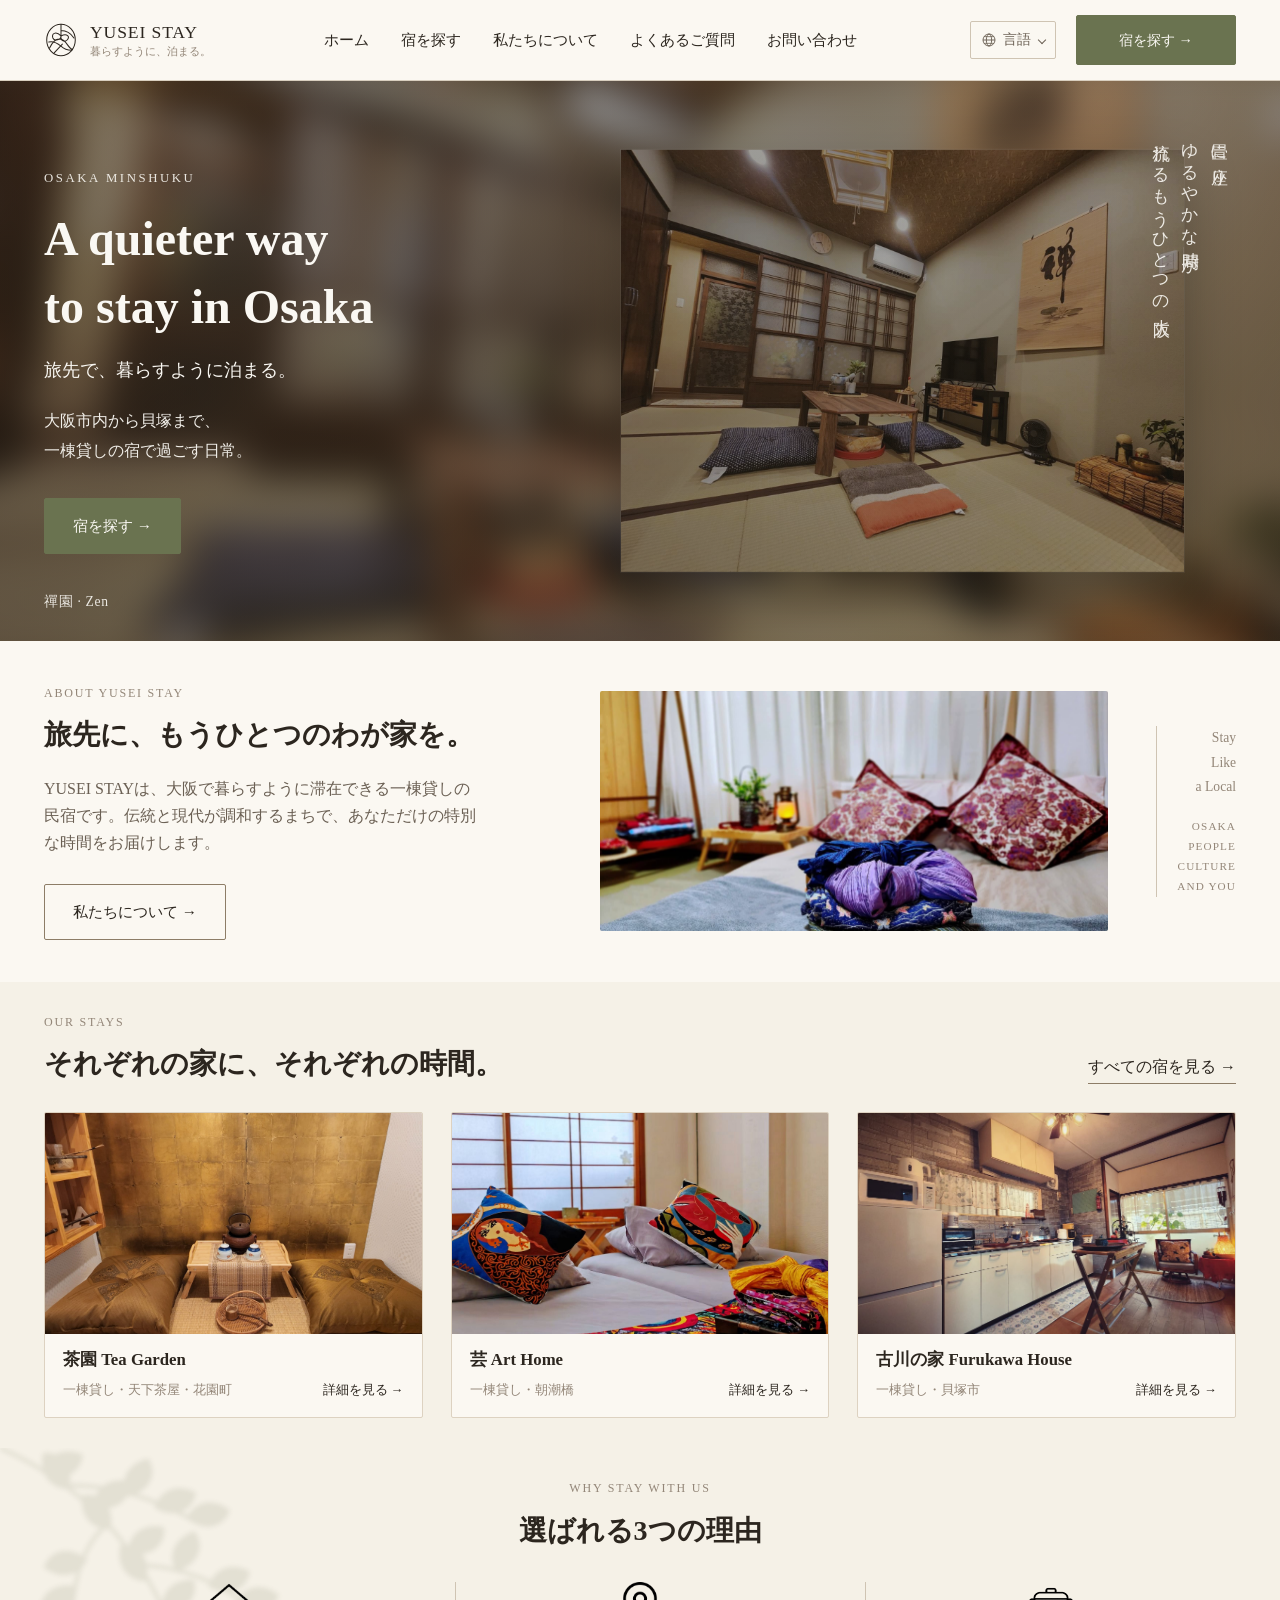
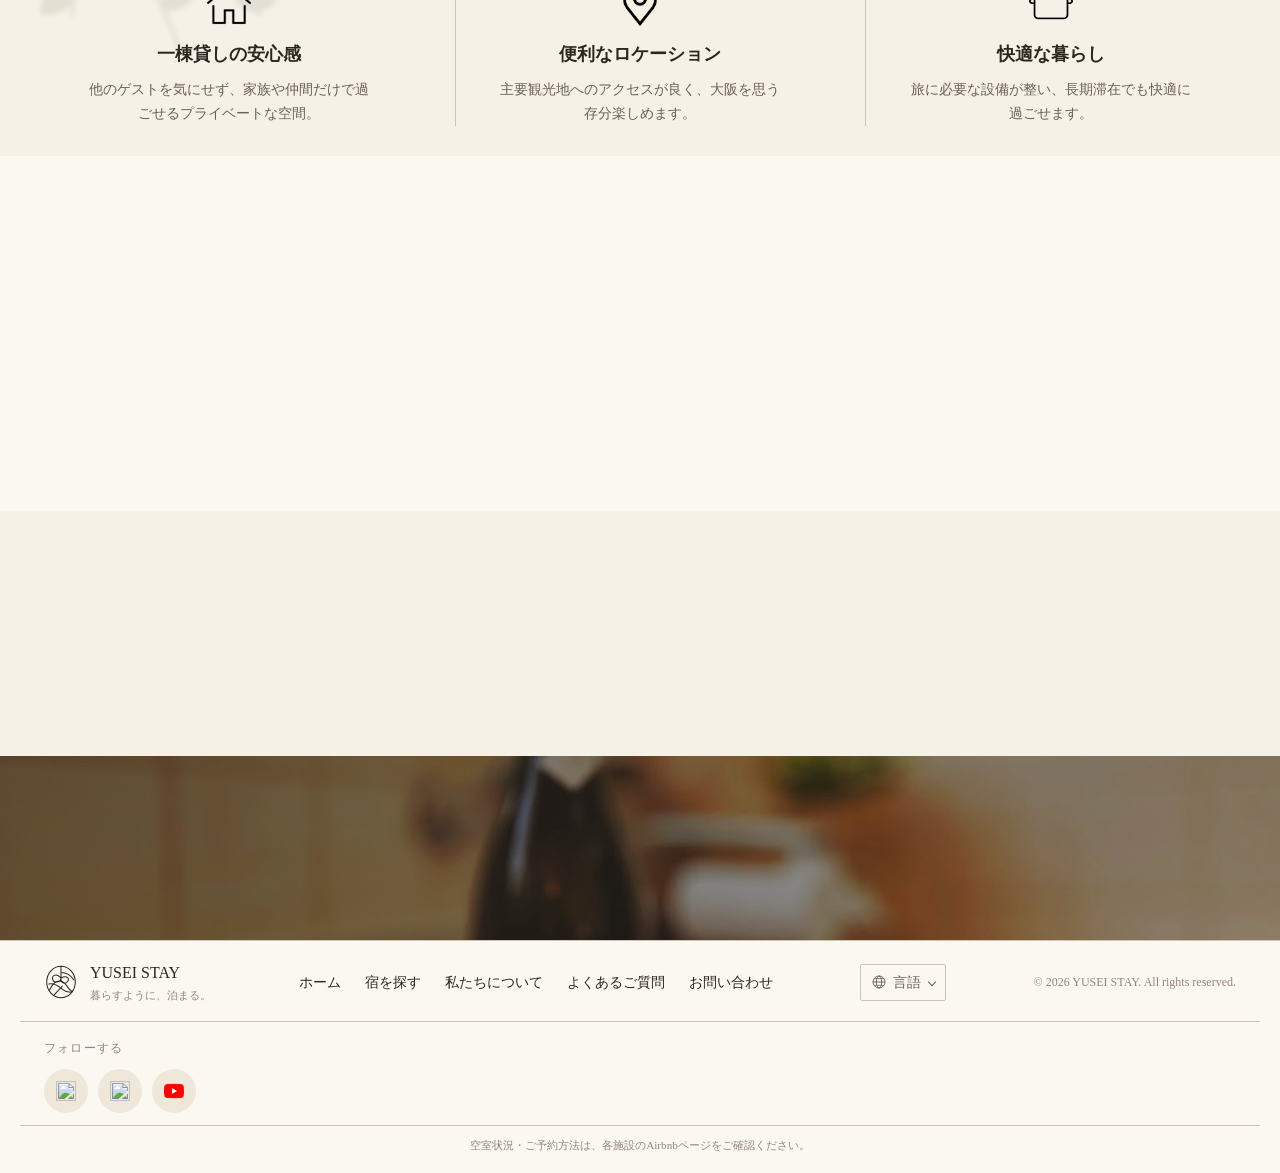
==== commit a20ff723: "added 7 page each page is about detail oof each stay or properties." ====
--- a/index.html
+++ b/index.html
@@ -173,7 +173,7 @@
 
           <!-- Stay Card 01: 茶園 Tea Garden -->
           <li class="stay-card">
-            <a href="#" class="stay-card__link" data-stay="tea" aria-haspopup="dialog">
+            <a href="stays/tea-garden.html" class="stay-card__link">
               <div class="stay-card__image-wrap">
                 <img src="assets/properties/stay-01_Tea Garden/room_picture_3.jpeg" data-i18n-attr="alt:stayCard.tea.imageAlt" alt="茶園 Tea Gardenの客室" class="stay-card__image">
               </div>
@@ -189,7 +189,7 @@
 
           <!-- Stay Card 02: 芸 Art Home -->
           <li class="stay-card">
-            <a href="#" class="stay-card__link" data-stay="art" aria-haspopup="dialog">
+            <a href="stays/art-home.html" class="stay-card__link">
               <div class="stay-card__image-wrap">
                 <img src="assets/properties/stay-03_Art Home/room_picture_5.jpeg" data-i18n-attr="alt:stayCard.art.imageAlt" alt="芸 Art Homeの客室" class="stay-card__image">
               </div>
@@ -205,7 +205,7 @@
 
           <!-- Stay Card 03: 古川の家 Furukawa House -->
           <li class="stay-card">
-            <a href="#" class="stay-card__link" data-stay="furukawa" aria-haspopup="dialog">
+            <a href="stays/furukawa-house.html" class="stay-card__link">
               <div class="stay-card__image-wrap">
                 <img src="assets/properties/stay-06_Furukawa House/room_picture_8.jpeg" data-i18n-attr="alt:stayCard.furukawa.imageAlt" alt="古川の家 Furukawa Houseの客室" class="stay-card__image">
               </div>
--- a/css/header.css
+++ b/css/header.css
@@ -343,3 +343,123 @@
     transform: translateY(0);
   }
 }
+
+/* ============================================================
+   FOOTER
+   Shared across index.html, stays.html and stays/*.html — a single
+   light cream footer row (logo / nav / language / copyright) plus a
+   small fine-print line.
+   ============================================================ */
+.site-footer {
+  background-color: var(--color-surface);
+  color: var(--color-text);
+  border-top: 1px solid var(--color-border);
+  padding-block: 18px;
+}
+
+.site-footer__inner {
+  display: flex;
+  align-items: center;
+  justify-content: space-between;
+  flex-wrap: wrap;
+  gap: 20px;
+}
+
+.site-footer__brand {
+  display: flex;
+  align-items: center;
+  gap: 12px;
+}
+
+.site-footer__brand-name {
+  font-family: var(--font-heading);
+  font-size: 1rem;
+  color: var(--color-text);
+}
+
+.site-footer__brand-tagline {
+  font-size: 0.7rem;
+  color: var(--color-text-muted);
+}
+
+.site-footer__links ul {
+  display: flex;
+  flex-wrap: wrap;
+  gap: 24px;
+  font-size: 0.85rem;
+  list-style: none;
+  margin: 0;
+  padding: 0;
+}
+
+.site-footer__links li {
+  list-style: none;
+  margin: 0;
+  padding: 0;
+}
+
+.site-footer__links a:hover,
+.site-footer__links button:hover {
+  color: var(--color-primary);
+}
+
+.site-footer__language {
+  font-size: 0.85rem;
+  color: var(--color-text-muted);
+}
+
+.site-footer__copyright {
+  font-size: 0.75rem;
+  color: var(--color-text-muted);
+  white-space: nowrap;
+}
+
+.site-footer__note {
+  margin-top: 12px;
+  padding-top: 10px;
+  border-top: 1px solid var(--color-border);
+  font-size: 0.7rem;
+  color: var(--color-text-muted);
+  text-align: center;
+}
+
+/* ============================================================
+   INFO DIALOG (FAQ / Contact / About / Experience / Stay details)
+   Honest informational modal — no booking, no invented pages.
+   Shared across index.html and stays/*.html (js/main.js).
+   ============================================================ */
+#info-dialog {
+  border: 1px solid var(--color-border);
+  border-radius: 8px;
+  padding: 32px;
+  max-width: 480px;
+  width: calc(100% - 32px);
+  background-color: var(--color-surface);
+  color: var(--color-text);
+}
+
+#info-dialog::backdrop {
+  background-color: rgba(44, 38, 31, 0.4);
+}
+
+#info-dialog h2 {
+  font-size: 1.3rem;
+  margin: 0 28px 16px 0;
+}
+
+#info-dialog p {
+  margin-block: 12px;
+  color: var(--color-text-secondary);
+}
+
+#info-dialog .button {
+  margin-top: 8px;
+}
+
+.info-dialog__close {
+  position: absolute;
+  right: 14px;
+  top: 10px;
+  font-size: 1.6rem;
+  line-height: 1;
+}
--- a/css/home.css
+++ b/css/home.css
@@ -551,120 +551,6 @@
   height: 50px;
 }
 
-/* ============================================================
-   FOOTER
-   ============================================================ */
-/* Light cream footer — single desktop row (logo / nav / language / copyright)
-   plus a small fine-print line, matching stays.html's footer tone. */
-.site-footer {
-  background-color: var(--color-surface);
-  color: var(--color-text);
-  border-top: 1px solid var(--color-border);
-  padding-block: 18px;
-}
-
-.site-footer__inner {
-  display: flex;
-  align-items: center;
-  justify-content: space-between;
-  flex-wrap: wrap;
-  gap: 20px;
-}
-
-.site-footer__brand {
-  display: flex;
-  align-items: center;
-  gap: 12px;
-}
-
-.site-footer__brand-name {
-  font-family: var(--font-heading);
-  font-size: 1rem;
-  color: var(--color-text);
-}
-
-.site-footer__brand-tagline {
-  font-size: 0.7rem;
-  color: var(--color-text-muted);
-}
-
-.site-footer__links ul {
-  display: flex;
-  flex-wrap: wrap;
-  gap: 24px;
-  font-size: 0.85rem;
-  list-style: none;
-  margin: 0;
-  padding: 0;
-}
-
-.site-footer__links li {
-  list-style: none;
-  margin: 0;
-  padding: 0;
-}
-
-.site-footer__links a:hover,
-.site-footer__links button:hover {
-  color: var(--color-primary);
-}
-
-.site-footer__language {
-  font-size: 0.85rem;
-  color: var(--color-text-muted);
-}
-
-.site-footer__copyright {
-  font-size: 0.75rem;
-  color: var(--color-text-muted);
-  white-space: nowrap;
-}
-
-.site-footer__note {
-  margin-top: 12px;
-  padding-top: 10px;
-  border-top: 1px solid var(--color-border);
-  font-size: 0.7rem;
-  color: var(--color-text-muted);
-  text-align: center;
-}
-
-/* ============================================================
-   INFO DIALOG (FAQ / Contact / About / Experience / Stay details)
-   Honest informational modal — no booking, no invented pages.
-   ============================================================ */
-#info-dialog {
-  border: 1px solid var(--color-border);
-  border-radius: 8px;
-  padding: 32px;
-  max-width: 480px;
-  width: calc(100% - 32px);
-  background-color: var(--color-surface);
-  color: var(--color-text);
-}
-
-#info-dialog::backdrop {
-  background-color: rgba(44, 38, 31, 0.4);
-}
-
-#info-dialog h2 {
-  font-size: 1.3rem;
-  margin: 0 28px 16px 0;
-}
-
-#info-dialog p {
-  margin-block: 12px;
-  color: var(--color-text-secondary);
-}
-
-#info-dialog .button {
-  margin-top: 8px;
-}
-
-.info-dialog__close {
-  position: absolute;
-  right: 14px;
-  top: 10px;
-  font-size: 1.6rem;
-  line-height: 1;
-}
+/* Footer and #info-dialog styling moved to header.css — both are shared
+   chrome reused on index.html, stays.html and the stays/ detail pages,
+   not homepage-only sections. */
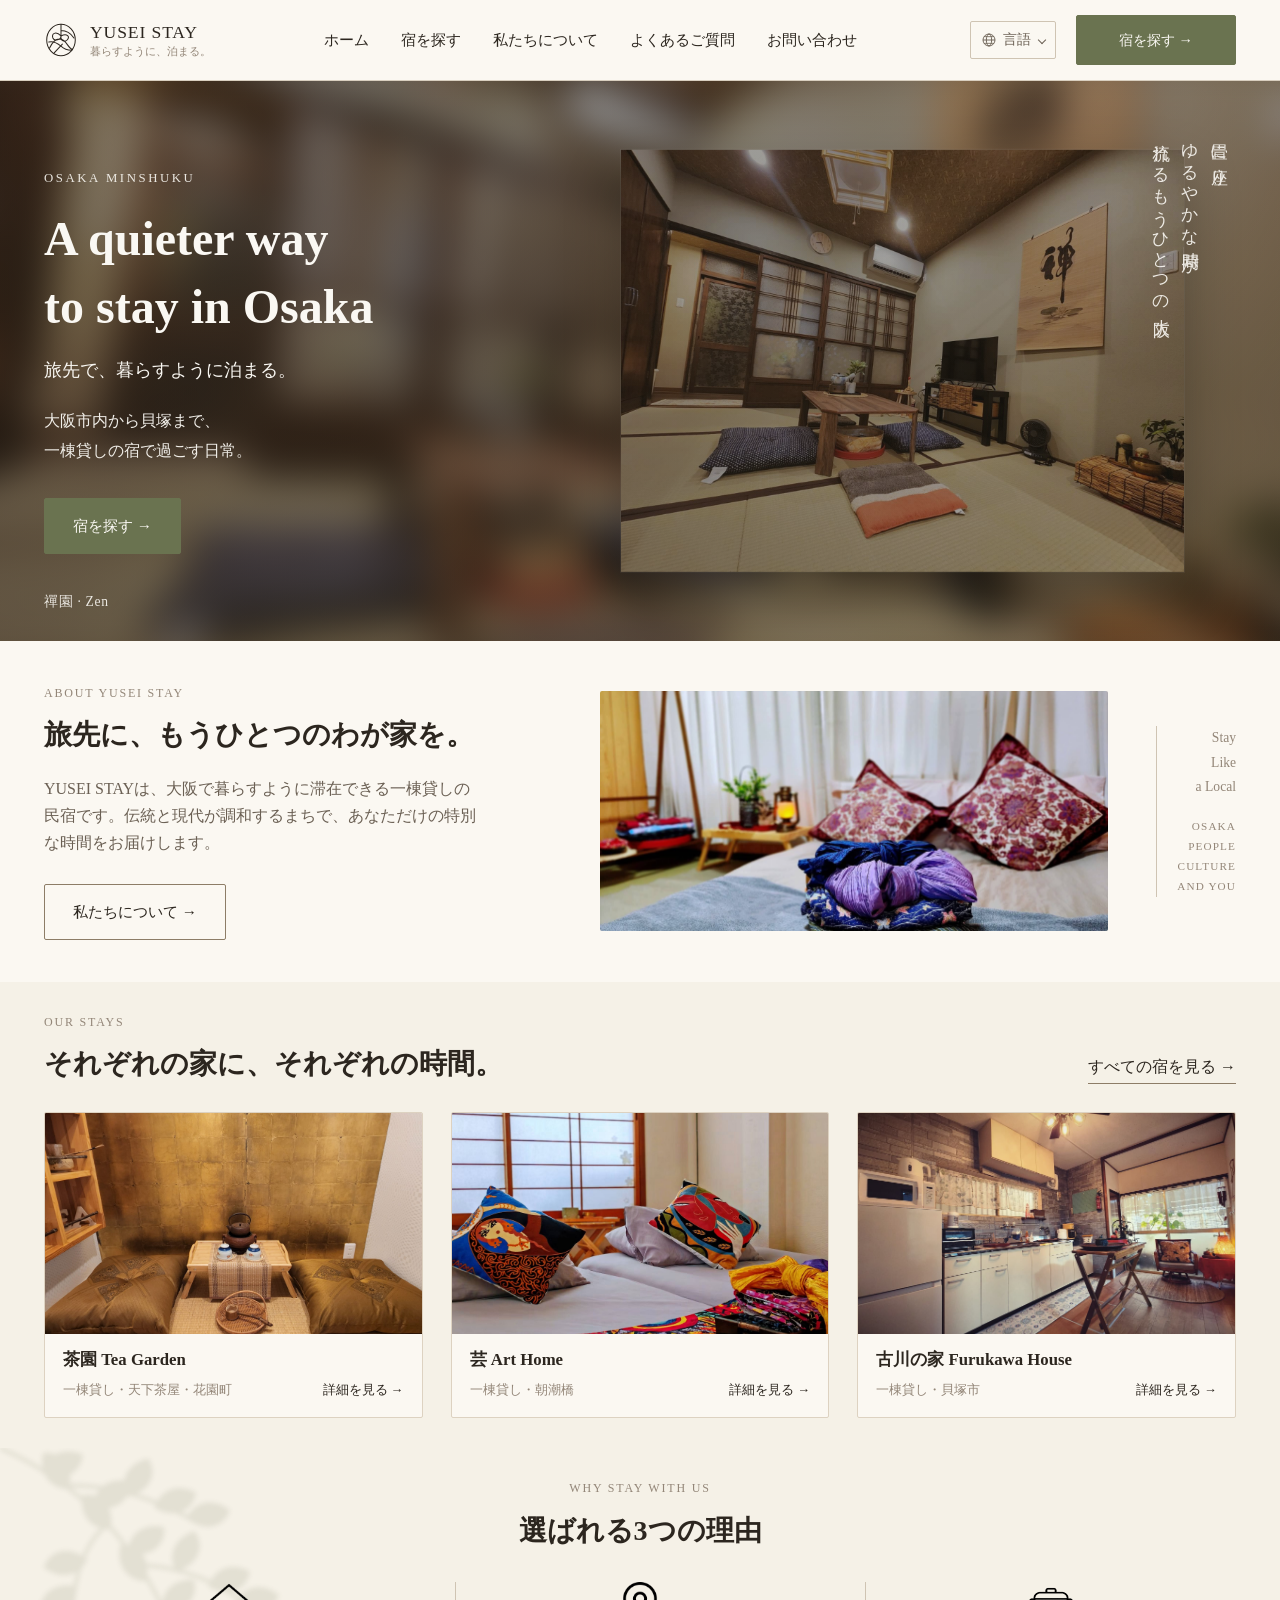
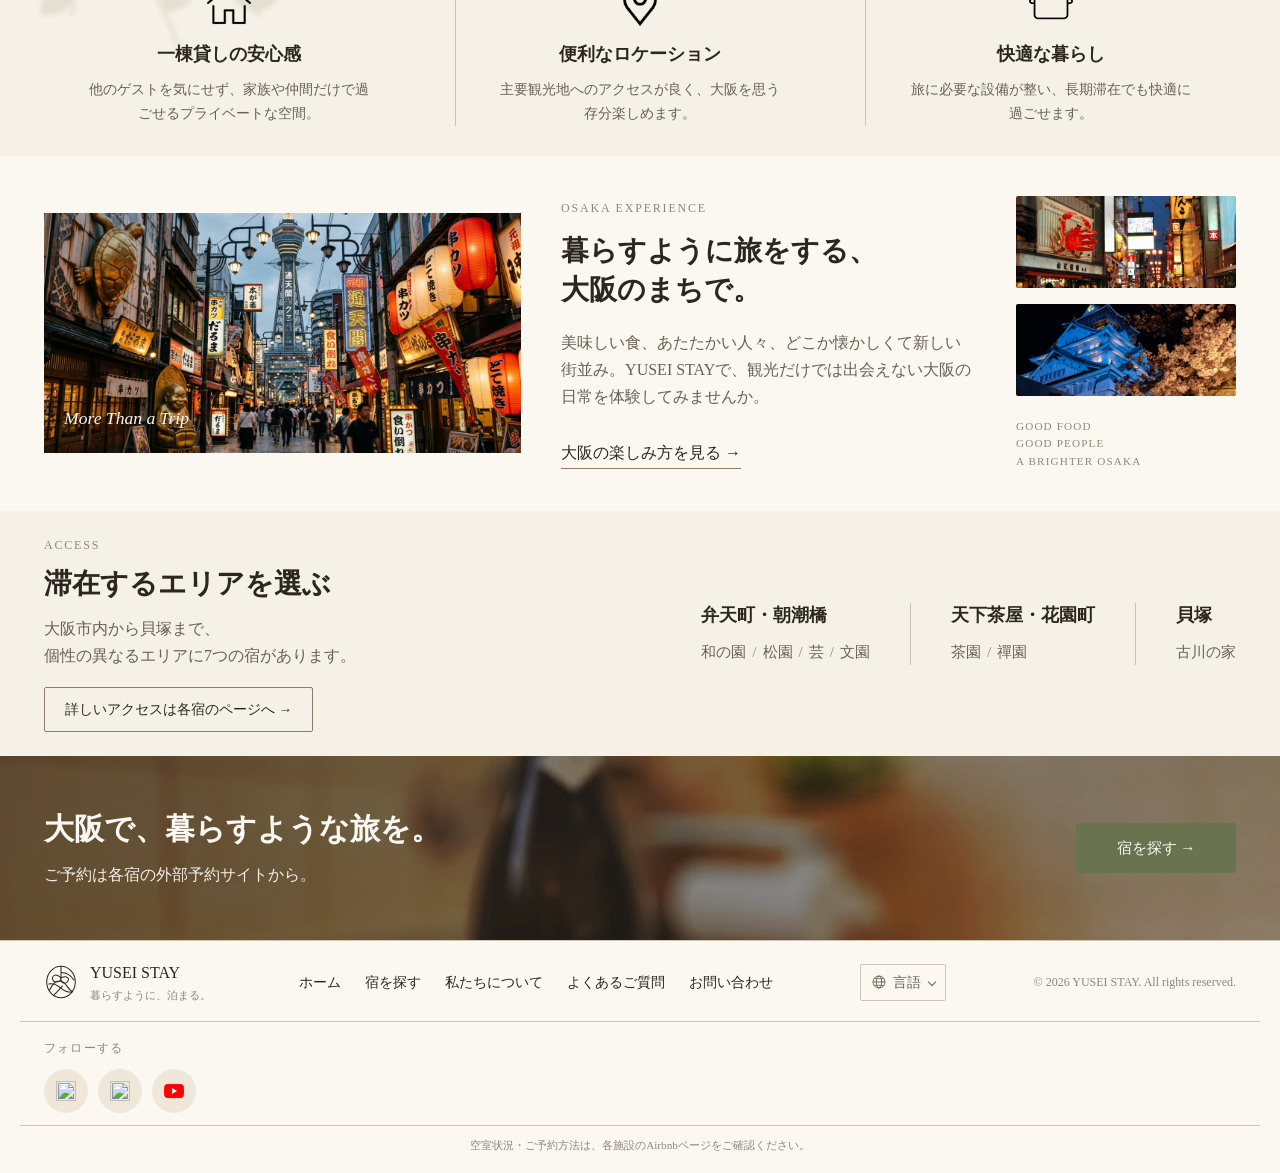
==== commit a5bea0d6: "added new page - About Us a page use for showing the rewarded stay form the reference. Simple self-i" ====
--- a/index.html
+++ b/index.html
@@ -39,7 +39,7 @@
         <ul class="main-nav__list">
           <li><a href="index.html" aria-current="page" data-i18n="nav.home">ホーム</a></li>
           <li><a href="stays.html" data-i18n="nav.findStays">宿を探す</a></li>
-          <li><a href="#about" data-i18n="nav.about">私たちについて</a></li>
+          <li><a href="about.html" data-i18n="nav.about">私たちについて</a></li>
           <li><button type="button" data-info="faq" data-i18n="nav.faq">よくあるご質問</button></li>
           <li><button type="button" data-info="contact" data-i18n="nav.contact">お問い合わせ</button></li>
         </ul>
@@ -76,7 +76,7 @@
       <ul class="mobile-menu__list">
         <li><a href="index.html" aria-current="page" data-i18n="nav.home">ホーム</a></li>
         <li><a href="stays.html" data-i18n="nav.findStays">宿を探す</a></li>
-        <li><a href="#about" data-i18n="nav.about">私たちについて</a></li>
+        <li><a href="about.html" data-i18n="nav.about">私たちについて</a></li>
         <li><button type="button" data-info="faq" data-i18n="nav.faq">よくあるご質問</button></li>
         <li><button type="button" data-info="contact" data-i18n="nav.contact">お問い合わせ</button></li>
       </ul>
@@ -142,7 +142,7 @@
             YUSEI STAYは、大阪で暮らすように滞在できる一棟貸しの民宿です。
             伝統と現代が調和するまちで、あなただけの特別な時間をお届けします。
           </p>
-          <button type="button" class="button button--outline" data-info="about" data-i18n="about.cta">私たちについて &rarr;</button>
+          <a href="about.html" class="button button--outline" data-i18n="about.cta">私たちについて &rarr;</a>
         </div>
 
         <div class="about__media">
@@ -269,7 +269,7 @@
             美味しい食、あたたかい人々、どこか懐かしくて新しい街並み。
             YUSEI STAYで、観光だけでは出会えない大阪の日常を体験してみませんか。
           </p>
-          <button type="button" class="link-arrow" data-info="experience" data-i18n="experience.cta">大阪の楽しみ方を見る &rarr;</button>
+          <a href="tour-guide.html" class="link-arrow" data-i18n="experience.cta">大阪の楽しみ方を見る &rarr;</a>
         </div>
 
         <div class="experience__side-stack">
@@ -362,7 +362,7 @@
         <ul>
           <li><a href="index.html" data-i18n="nav.home">ホーム</a></li>
           <li><a href="stays.html" data-i18n="nav.findStays">宿を探す</a></li>
-          <li><a href="#about" data-i18n="nav.about">私たちについて</a></li>
+          <li><a href="about.html" data-i18n="nav.about">私たちについて</a></li>
           <li><button type="button" data-info="faq" data-i18n="nav.faq">よくあるご質問</button></li>
           <li><button type="button" data-info="contact" data-i18n="nav.contact">お問い合わせ</button></li>
         </ul>
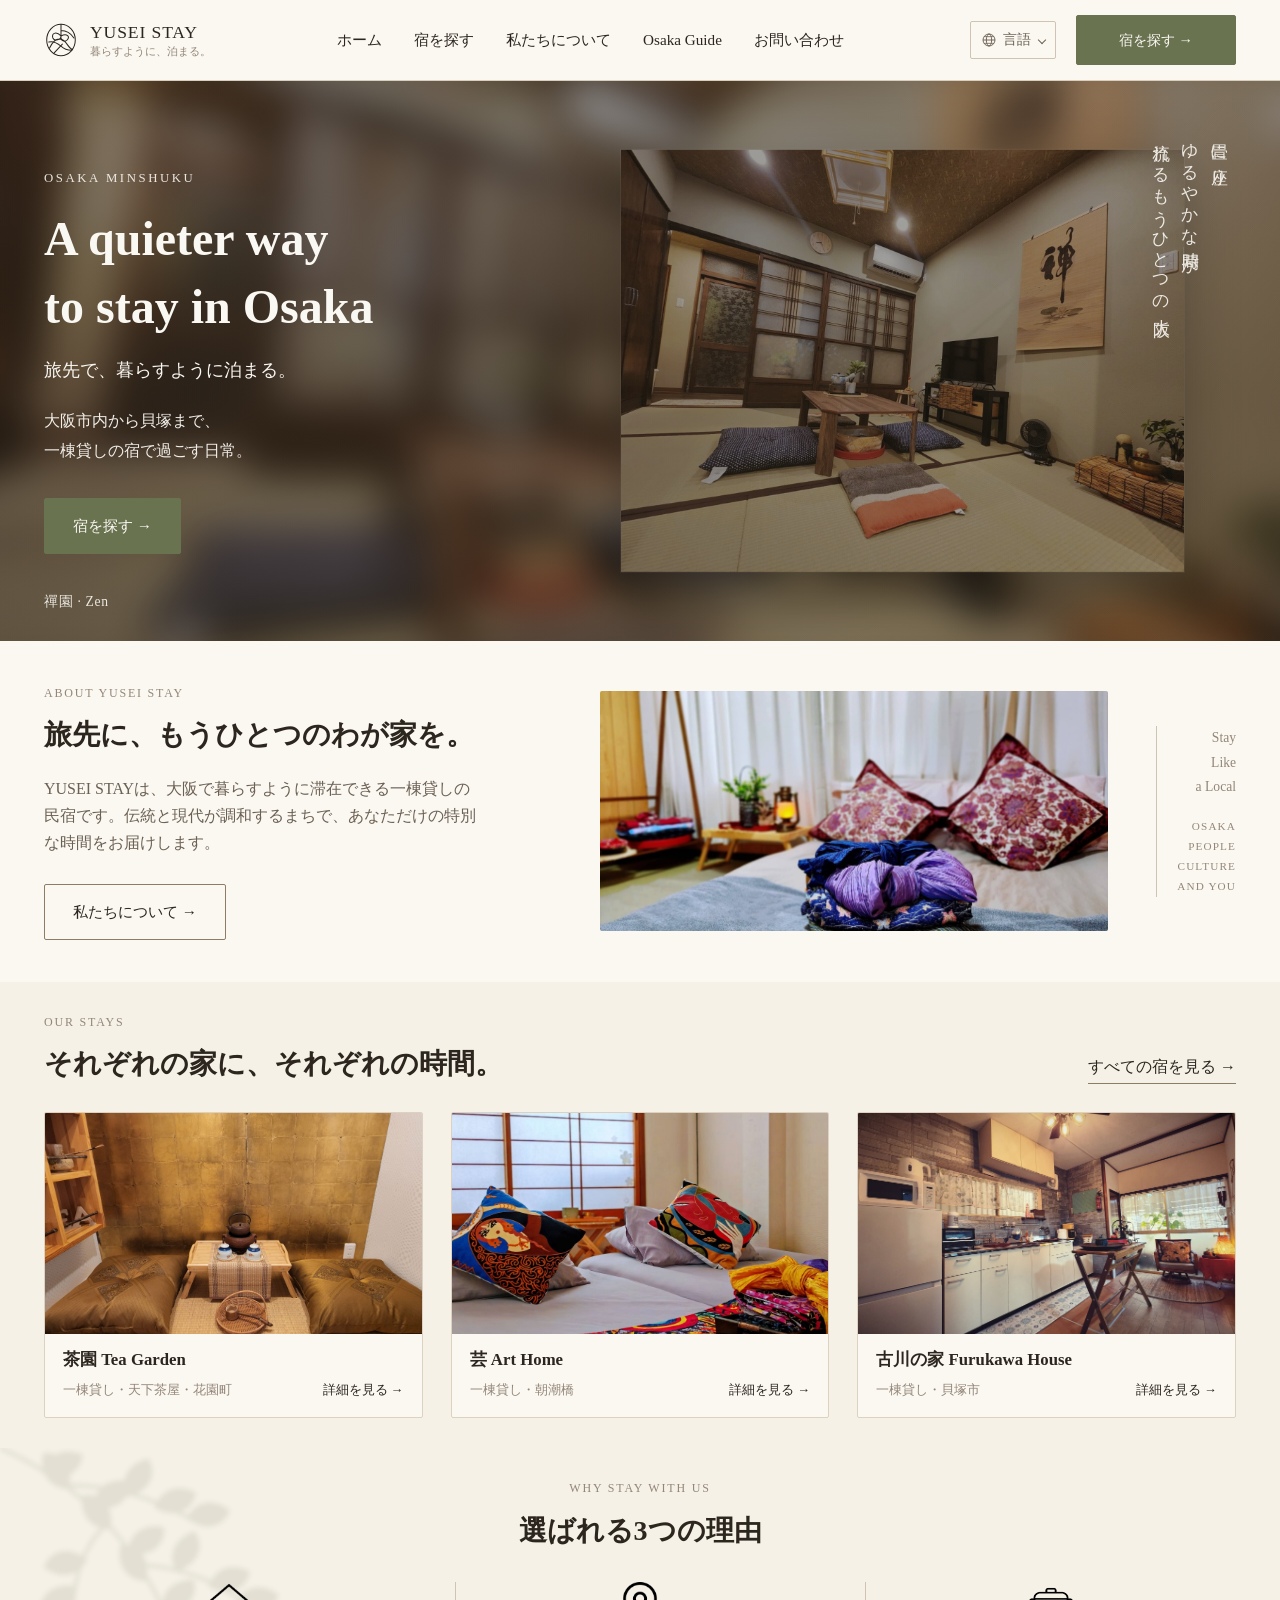
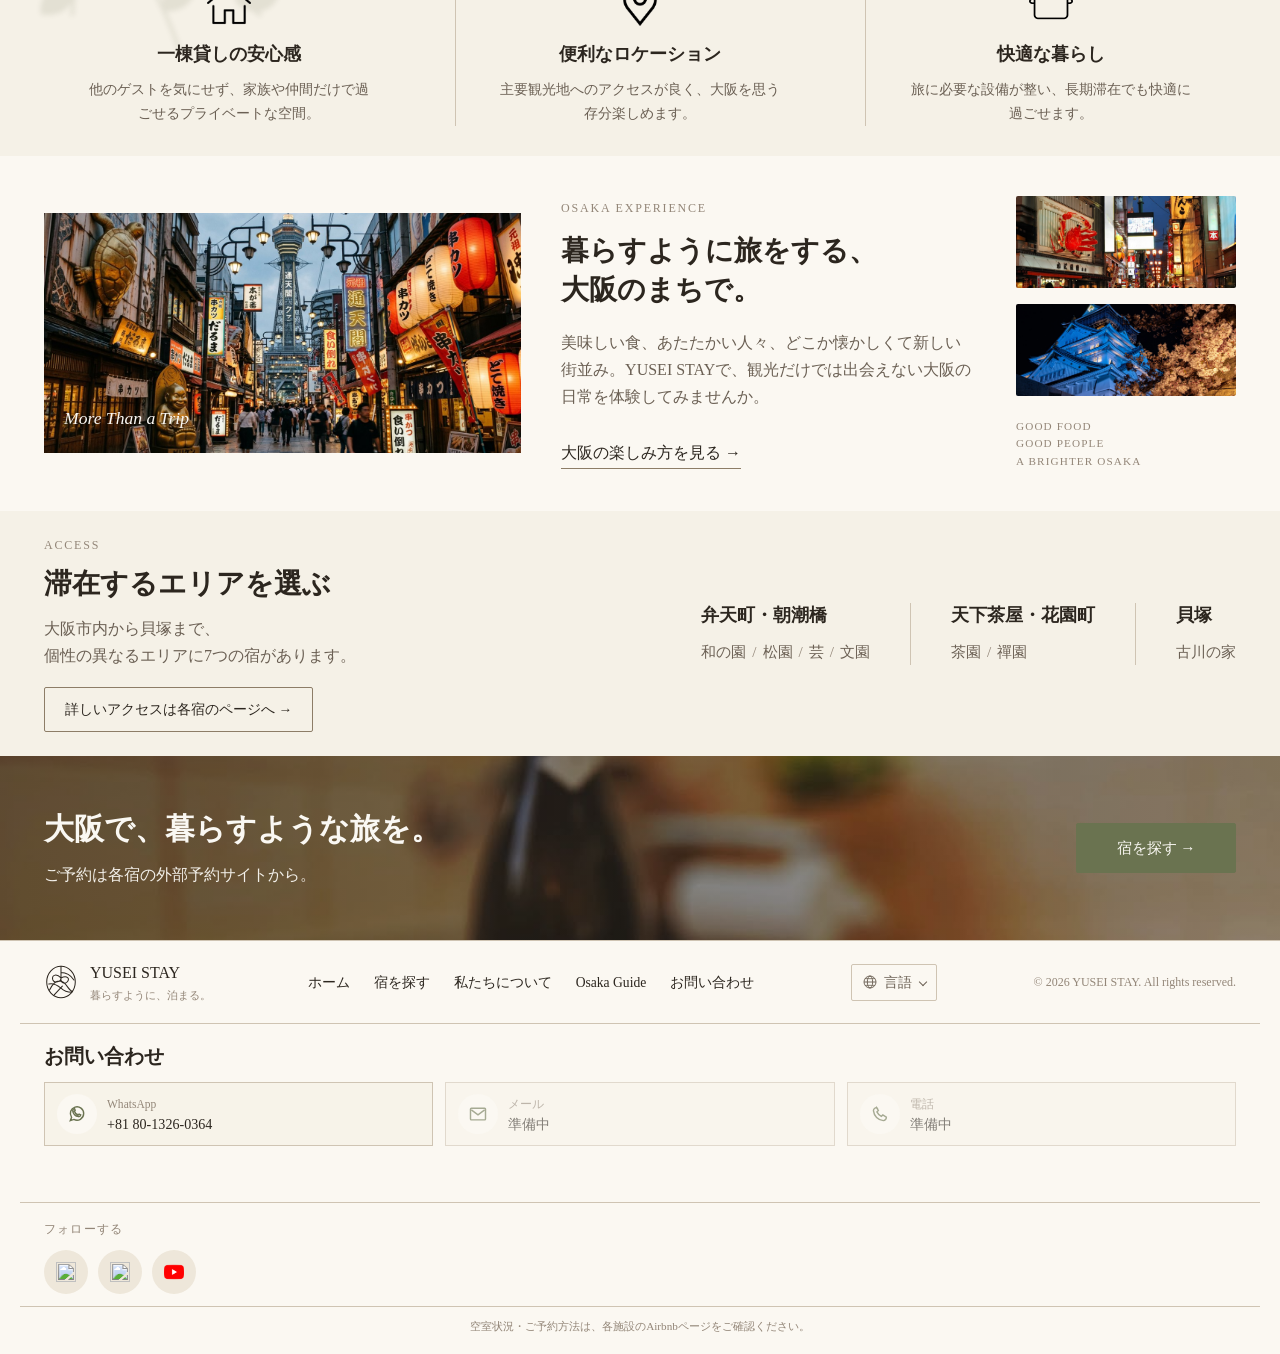
==== commit f2173fe9: "function change navi structure change to new version with new function and instructions" ====
--- a/index.html
+++ b/index.html
@@ -14,7 +14,7 @@
   <link rel="stylesheet" href="css/global.css">
   <link rel="stylesheet" href="css/header.css">
   <link rel="stylesheet" href="css/home.css">
-  <link rel="stylesheet" href="css/social.css">
+  <link rel="stylesheet" href="css/social.css?v=2">
   <link rel="stylesheet" href="css/motion.css">
   <link rel="stylesheet" href="css/responsive.css">
 </head>
@@ -40,8 +40,8 @@
           <li><a href="index.html" aria-current="page" data-i18n="nav.home">ホーム</a></li>
           <li><a href="stays.html" data-i18n="nav.findStays">宿を探す</a></li>
           <li><a href="about.html" data-i18n="nav.about">私たちについて</a></li>
-          <li><button type="button" data-info="faq" data-i18n="nav.faq">よくあるご質問</button></li>
-          <li><button type="button" data-info="contact" data-i18n="nav.contact">お問い合わせ</button></li>
+          <li><a href="tour-guide.html" data-i18n="nav.osakaGuide">Osaka Guide</a></li>
+          <li><a href="#footer-contact" data-contact-jump data-i18n="nav.contact">お問い合わせ</a></li>
         </ul>
       </nav>
 
@@ -77,8 +77,8 @@
         <li><a href="index.html" aria-current="page" data-i18n="nav.home">ホーム</a></li>
         <li><a href="stays.html" data-i18n="nav.findStays">宿を探す</a></li>
         <li><a href="about.html" data-i18n="nav.about">私たちについて</a></li>
-        <li><button type="button" data-info="faq" data-i18n="nav.faq">よくあるご質問</button></li>
-        <li><button type="button" data-info="contact" data-i18n="nav.contact">お問い合わせ</button></li>
+        <li><a href="tour-guide.html" data-i18n="nav.osakaGuide">Osaka Guide</a></li>
+        <li><a href="#footer-contact" data-contact-jump data-i18n="nav.contact">お問い合わせ</a></li>
       </ul>
       <div class="mobile-menu__language lang-switcher" data-lang-switcher>
         <button type="button" class="lang-switcher__trigger" data-lang-trigger aria-expanded="false" data-i18n-attr="aria-label:nav.language.label" aria-label="言語を選択">
@@ -363,8 +363,8 @@
           <li><a href="index.html" data-i18n="nav.home">ホーム</a></li>
           <li><a href="stays.html" data-i18n="nav.findStays">宿を探す</a></li>
           <li><a href="about.html" data-i18n="nav.about">私たちについて</a></li>
-          <li><button type="button" data-info="faq" data-i18n="nav.faq">よくあるご質問</button></li>
-          <li><button type="button" data-info="contact" data-i18n="nav.contact">お問い合わせ</button></li>
+          <li><a href="tour-guide.html" data-i18n="nav.osakaGuide">Osaka Guide</a></li>
+          <li><a href="#footer-contact" data-contact-jump data-i18n="nav.contact">お問い合わせ</a></li>
         </ul>
       </nav>
 
@@ -384,6 +384,29 @@
       <p class="site-footer__copyright">&copy; 2026 YUSEI STAY. All rights reserved.</p>
     </div>
 
+    <section class="site-footer__contact container" id="footer-contact" aria-labelledby="footer-contact-title">
+      <h2 class="site-footer__contact-title" id="footer-contact-title" data-i18n="footer.contact">お問い合わせ</h2>
+      <ul class="contact-links">
+        <li>
+          <a class="contact-link" data-contact-channel="whatsapp">
+            <span class="contact-link__icon" aria-hidden="true"><svg viewBox="0 0 24 24" fill="none" stroke="currentColor" stroke-width="1.7"><path d="M20 11.5a8 8 0 0 1-11.8 7L4 20l1.5-4A8 8 0 1 1 20 11.5Z"/><path d="M9 8.5c.5 2.2 2.2 3.9 4.5 4.7l1-1 2 .8c-.2 1.3-1.2 2.2-2.5 2.2-3.8-.5-6.7-3.4-7.2-7.2 0-1.3.9-2.3 2.2-2.5l.8 2-1 .9Z"/></svg></span>
+            <span class="contact-link__copy"><span class="contact-link__label" data-i18n="footer.contact.whatsapp">WhatsApp</span><span class="contact-link__value" data-i18n="footer.contact.pending">準備中</span></span>
+          </a>
+        </li>
+        <li>
+          <a class="contact-link" data-contact-channel="email">
+            <span class="contact-link__icon" aria-hidden="true"><svg viewBox="0 0 24 24" fill="none" stroke="currentColor" stroke-width="1.7"><rect x="3" y="5" width="18" height="14" rx="1"/><path d="m4 7 8 6 8-6"/></svg></span>
+            <span class="contact-link__copy"><span class="contact-link__label" data-i18n="footer.contact.email">メール</span><span class="contact-link__value" data-i18n="footer.contact.pending">準備中</span></span>
+          </a>
+        </li>
+        <li>
+          <a class="contact-link" data-contact-channel="phone">
+            <span class="contact-link__icon" aria-hidden="true"><svg viewBox="0 0 24 24" fill="none" stroke="currentColor" stroke-width="1.7"><path d="M7.2 3.5 10 7.7 8.3 9.5c1.1 2.4 2.9 4.2 5.3 5.3l1.8-1.7 4.2 2.8c.1 2-1.4 4-3.6 4-6.4-.7-11.2-5.5-11.9-11.9 0-2.1 2-3.7 4-3.6Z"/></svg></span>
+            <span class="contact-link__copy"><span class="contact-link__label" data-i18n="footer.contact.phone">電話</span><span class="contact-link__value" data-i18n="footer.contact.pending">準備中</span></span>
+          </a>
+        </li>
+      </ul>
+    </section>
     <div class="site-footer__social container">
       <p class="site-footer__social-label" data-i18n="footer.followUs">フォローする</p>
       <ul class="social-icons">
@@ -420,6 +443,8 @@
   <script src="js/i18n.js"></script>
   <script src="js/language-switcher.js"></script>
   <script src="js/navigation.js"></script>
+  <script src="js/contact-config.js?v=1"></script>
+  <script src="js/contact-links.js?v=2"></script>
   <script src="js/social-config.js"></script>
   <script src="js/social-links.js"></script>
   <script src="js/animations.js"></script>
--- a/css/social.css
+++ b/css/social.css
@@ -79,3 +79,140 @@
 .social-icon--pending .social-icon__img {
   filter: grayscale(1) opacity(0.4);
 }
+
+/* ---- Footer contact shortcuts ---- */
+.site-footer__contact {
+  margin-top: 18px;
+  padding-top: 18px;
+  border-top: 1px solid var(--color-border);
+  scroll-margin-top: 96px;
+}
+
+.site-footer__contact-title {
+  margin-bottom: 12px;
+  font-family: var(--font-heading);
+  font-size: clamp(1rem, 1.6vw, 1.25rem);
+  color: var(--color-text);
+}
+
+.contact-links {
+  display: grid;
+  grid-template-columns: repeat(3, minmax(0, 1fr));
+  gap: 12px;
+  margin: 0;
+  padding: 0;
+  list-style: none;
+}
+
+.contact-link {
+  display: grid;
+  grid-template-columns: 40px minmax(0, 1fr);
+  align-items: center;
+  gap: 10px;
+  min-height: 64px;
+  padding: 10px 12px;
+  border: 1px solid var(--color-border);
+  background: color-mix(in srgb, var(--color-bg) 72%, transparent);
+  color: var(--color-text);
+  transition:
+    border-color var(--duration-hover) var(--ease-standard),
+    background-color var(--duration-hover) var(--ease-standard),
+    box-shadow var(--duration-hover) var(--ease-standard),
+    transform 160ms var(--ease-standard);
+}
+
+.contact-link__icon {
+  display: inline-flex;
+  align-items: center;
+  justify-content: center;
+  width: 40px;
+  height: 40px;
+  border-radius: 50%;
+  background: var(--color-surface);
+  color: var(--color-primary);
+  transition: transform 180ms var(--ease-standard), background-color var(--duration-hover) ease;
+}
+
+.contact-link__icon svg {
+  width: 20px;
+  height: 20px;
+}
+
+.contact-link__copy {
+  min-width: 0;
+}
+
+.contact-link__label,
+.contact-link__value {
+  display: block;
+}
+
+.contact-link__label {
+  font-size: 0.72rem;
+  color: var(--color-text-muted);
+}
+
+.contact-link__value {
+  overflow-wrap: anywhere;
+  font-size: 0.88rem;
+  line-height: 1.35;
+}
+
+.contact-link--active {
+  cursor: pointer;
+}
+
+.contact-link--active:hover,
+.contact-link--active:focus-visible {
+  border-color: var(--color-primary);
+  background: var(--color-bg);
+  box-shadow: var(--shadow-soft);
+  transform: translateY(-3px);
+}
+
+.contact-link--active:hover .contact-link__icon,
+.contact-link--active:focus-visible .contact-link__icon {
+  background: var(--color-primary);
+  color: var(--color-text-inverse);
+  transform: scale(1.08) rotate(-4deg);
+}
+
+.contact-link--active:active {
+  transform: translateY(0) scale(0.98);
+}
+
+.contact-link--pending {
+  opacity: 0.58;
+  cursor: default;
+}
+
+#footer-contact:target {
+  animation: yusei-contact-arrival 760ms var(--ease-standard);
+}
+
+@keyframes yusei-contact-arrival {
+  0% { background-color: transparent; }
+  35% { background-color: rgba(106, 115, 80, 0.12); }
+  100% { background-color: transparent; }
+}
+
+@media (max-width: 760px) {
+  .contact-links {
+    grid-template-columns: 1fr;
+  }
+
+  .contact-link {
+    min-height: 58px;
+  }
+}
+
+@media (prefers-reduced-motion: reduce) {
+  .contact-link,
+  .contact-link__icon {
+    transition: none;
+  }
+
+  #footer-contact:target {
+    animation: none;
+  }
+}
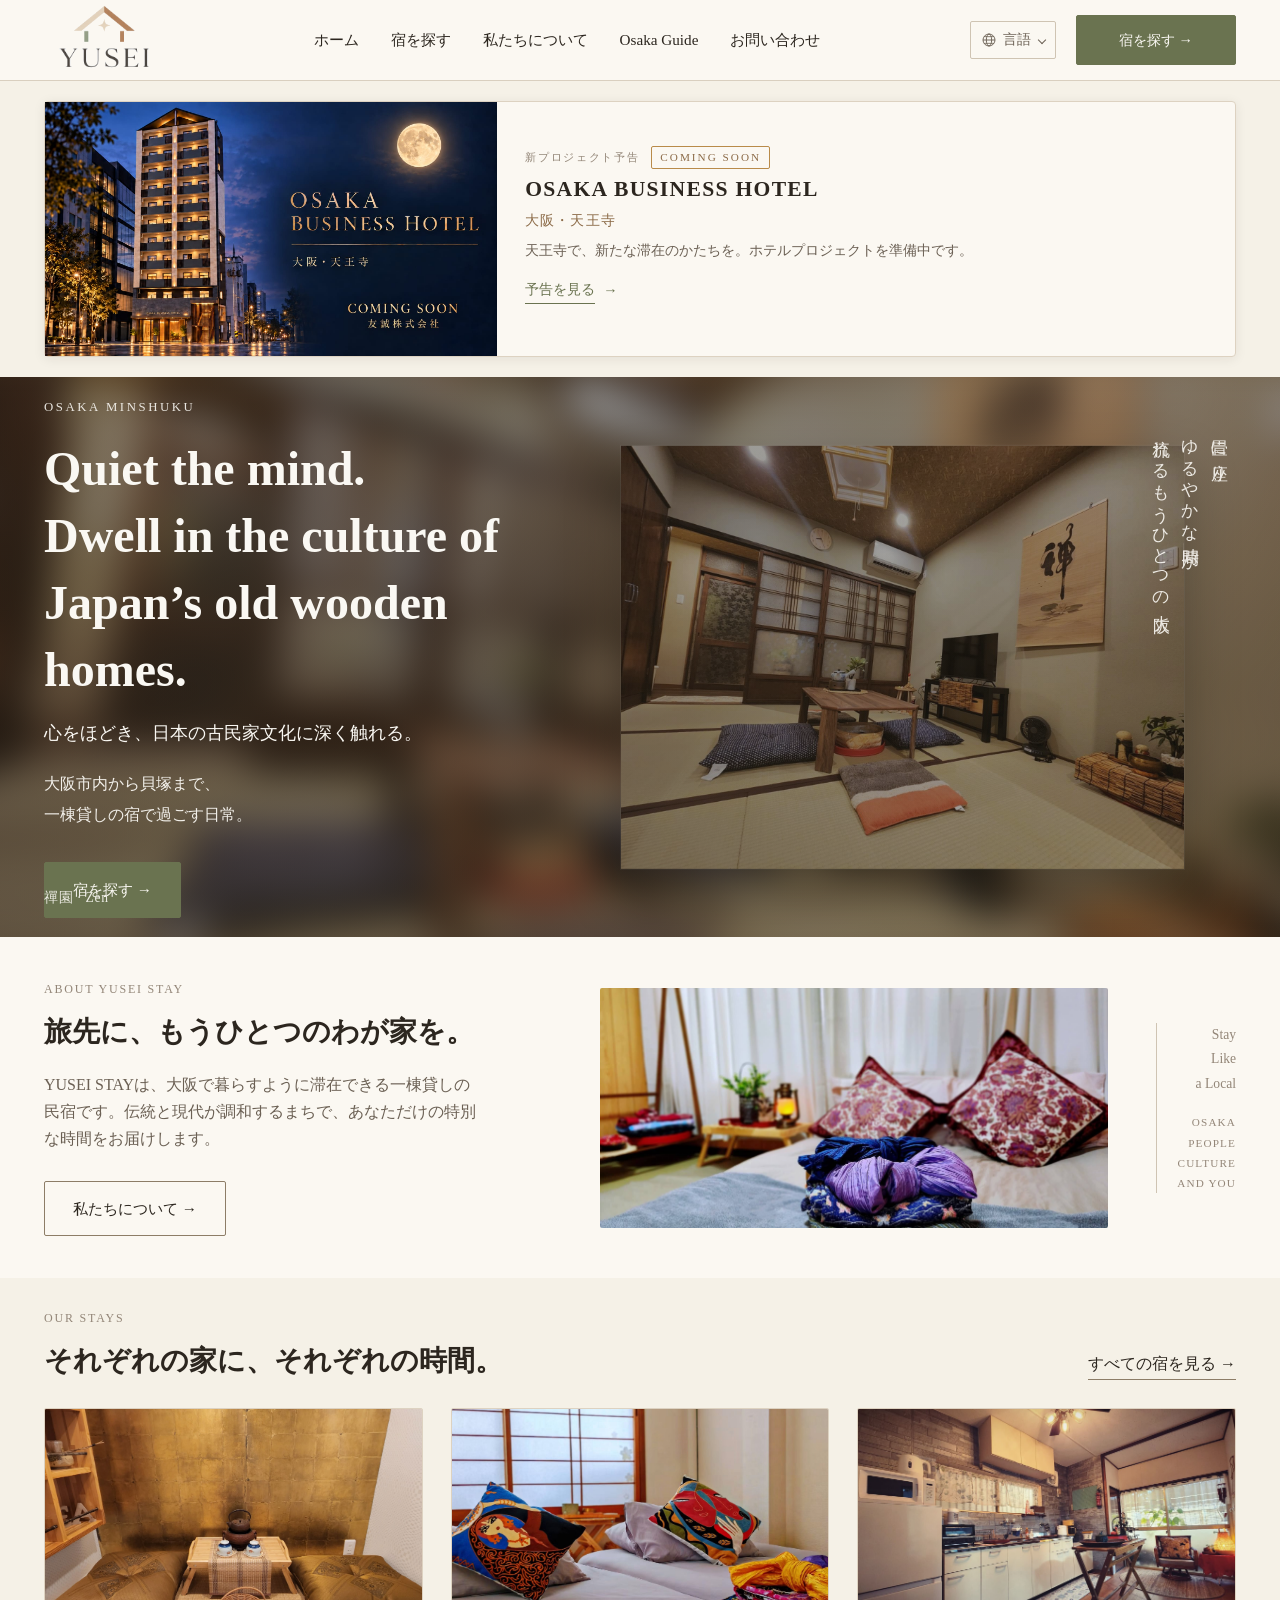
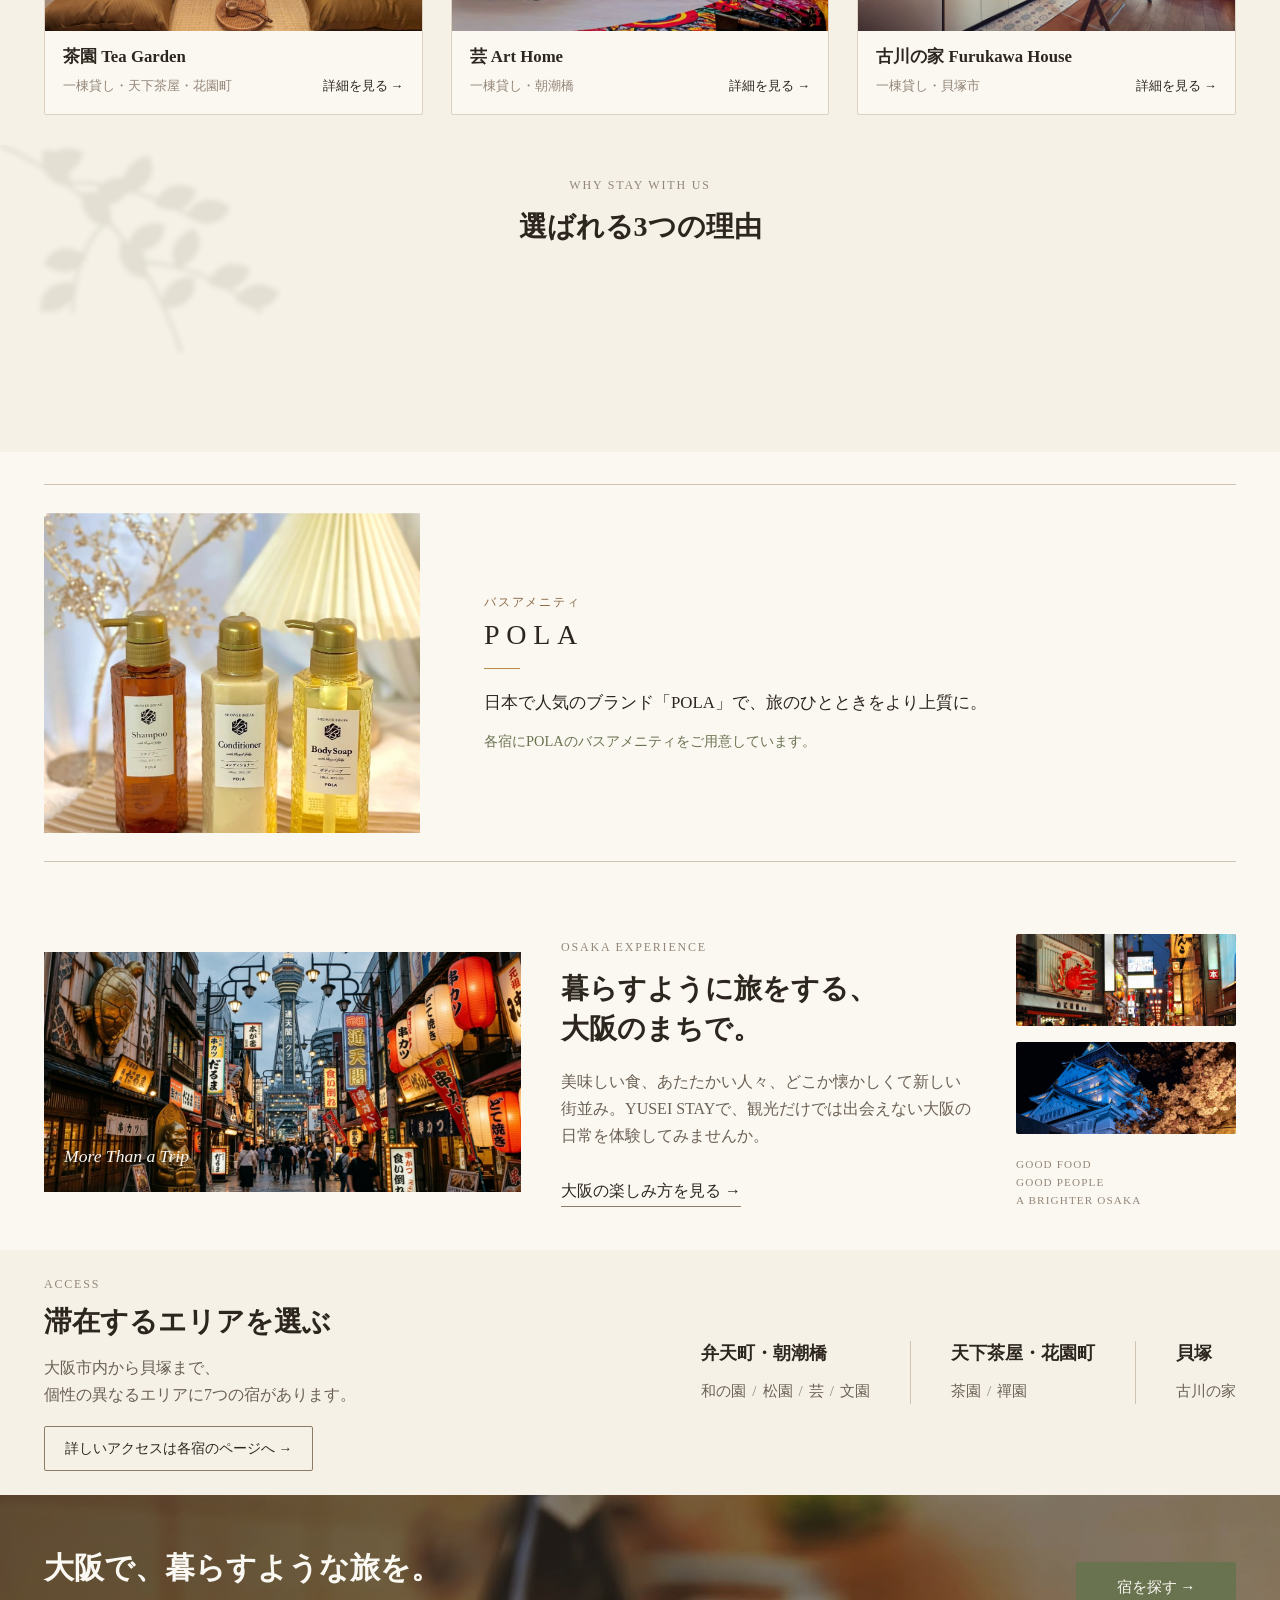
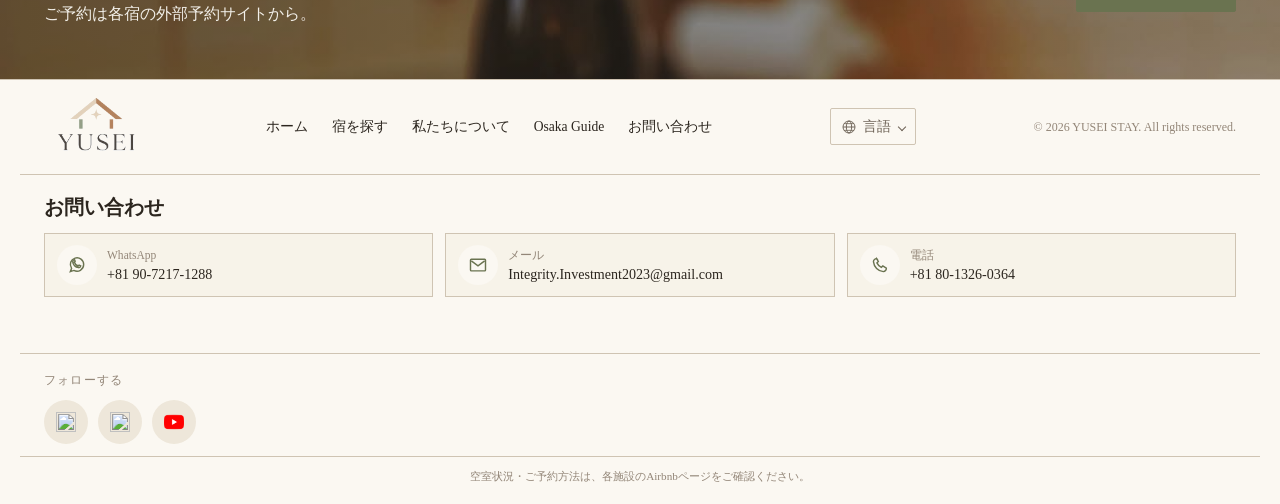
==== commit b0edd306: "Update" ====
--- a/index.html
+++ b/index.html
@@ -17,6 +17,8 @@
   <link rel="stylesheet" href="css/social.css?v=2">
   <link rel="stylesheet" href="css/motion.css">
   <link rel="stylesheet" href="css/responsive.css">
+  <link rel="stylesheet" href="css/project-preview.css">
+  <link rel="stylesheet" href="css/pola-amenities.css">
 </head>
 <body>
 
@@ -28,7 +30,7 @@
     <div class="site-header__inner container">
 
       <a href="index.html" class="brand" data-i18n-attr="aria-label:brand.ariaLabel" aria-label="YUSEI STAY ホームへ戻る">
-        <img src="assets/stays/brand-mark.svg" alt="" class="brand__mark">
+        <img src="assets/logo/yusei-logo.png" alt="" class="brand__mark">
         <span class="brand__text">
           <span class="brand__name">YUSEI STAY</span>
           <span class="brand__tagline" data-i18n="brand.tagline">暮らすように、泊まる。</span>
@@ -99,6 +101,34 @@
   <main>
 
     <!-- ============================================
+         PROJECT PREVIEW (OSAKA BUSINESS HOTEL)
+         Compact inline teaser. Both links point at the poster itself;
+         js/project-preview.js upgrades them to open the dialog below.
+         ============================================ -->
+    <section id="project-preview" class="project-preview" aria-labelledby="project-preview-eyebrow project-preview-title">
+      <div class="container">
+        <div class="project-preview__card">
+          <a href="assets/promotions/osaka-business-hotel-tennoji-coming-soon.png" class="project-preview__media" data-project-preview-open>
+            <img src="assets/promotions/osaka-business-hotel-tennoji-coming-soon.png" width="1672" height="941" loading="eager" decoding="async" data-i18n-attr="alt:projectPreview.imageAlt" alt="大阪・天王寺のホテルプロジェクト予告。夜景の建物と月、OSAKA BUSINESS HOTEL、COMING SOON、友誠株式会社の文字。" class="project-preview__image">
+          </a>
+          <div class="project-preview__body">
+            <p class="project-preview__meta">
+              <span id="project-preview-eyebrow" data-i18n="projectPreview.eyebrow">新プロジェクト予告</span>
+              <span class="project-preview__status" lang="en">COMING SOON</span>
+            </p>
+            <h2 id="project-preview-title" class="project-preview__title" lang="en">OSAKA BUSINESS HOTEL</h2>
+            <p class="project-preview__location" data-i18n="projectPreview.location">大阪・天王寺</p>
+            <p class="project-preview__description" data-i18n="projectPreview.description">天王寺で、新たな滞在のかたちを。ホテルプロジェクトを準備中です。</p>
+            <a href="assets/promotions/osaka-business-hotel-tennoji-coming-soon.png" class="project-preview__action" data-project-preview-open>
+              <span class="project-preview__action-label" data-i18n="projectPreview.action">予告を見る</span>
+              <span class="project-preview__arrow" aria-hidden="true">&rarr;</span>
+            </a>
+          </div>
+        </div>
+      </div>
+    </section>
+
+    <!-- ============================================
          HERO
          ============================================ -->
     <section id="hero" class="hero">
@@ -111,8 +141,9 @@
         <div class="hero__content">
           <p class="hero__eyebrow">OSAKA MINSHUKU</p>
           <h1 class="hero__heading">
-            A quieter way<br>
-            to stay in Osaka
+            Quiet the mind.<br>
+            Dwell in the culture of<br>
+            Japan’s old wooden homes.
           </h1>
           <p class="hero__subheading" data-i18n="hero.subheading">旅先で、暮らすように泊まる。</p>
           <p class="hero__description">
@@ -252,6 +283,27 @@
     </section>
 
     <!-- ============================================
+         BATH AMENITIES (POLA)
+         Static photo + copy; the frame in css/pola-amenities.css
+         clips the screenshot's app chrome without altering the file.
+         ============================================ -->
+    <section id="amenities" class="pola-amenities" aria-labelledby="pola-amenities-title">
+      <div class="container">
+        <div class="pola-amenities__layout">
+          <div class="pola-amenities__frame">
+            <img src="assets/amenities/pola-shower-break-products.png" width="1080" height="1123" loading="lazy" decoding="async" data-i18n-attr="alt:pola.imageAlt" alt="POLAのシャンプー、コンディショナー、ボディソープ" class="pola-amenities__image">
+          </div>
+          <div class="pola-amenities__body">
+            <p class="pola-amenities__eyebrow" data-i18n="pola.eyebrow">バスアメニティ</p>
+            <h2 id="pola-amenities-title" class="pola-amenities__brand">POLA</h2>
+            <p class="pola-amenities__message" data-i18n="pola.message">日本で人気のブランド「POLA」で、旅のひとときをより上質に。</p>
+            <p class="pola-amenities__availability" data-i18n="pola.availability">各宿にPOLAのバスアメニティをご用意しています。</p>
+          </div>
+        </div>
+      </div>
+    </section>
+
+    <!-- ============================================
          OSAKA EXPERIENCE
          ============================================ -->
     <section id="experience" class="experience">
@@ -351,7 +403,7 @@
     <div class="site-footer__inner container">
 
       <a href="index.html" class="site-footer__brand" data-i18n-attr="aria-label:brand.ariaLabel" aria-label="YUSEI STAY ホームへ戻る">
-        <img src="assets/stays/brand-mark.svg" alt="" class="brand__mark">
+        <img src="assets/logo/yusei-logo.png" alt="" class="brand__mark">
         <div>
           <p class="site-footer__brand-name">YUSEI STAY</p>
           <p class="site-footer__brand-tagline" data-i18n="brand.tagline">暮らすように、泊まる。</p>
@@ -440,14 +492,26 @@
     <div id="info-dialog-body"></div>
   </dialog>
 
+  <dialog id="project-preview-dialog" class="project-preview-dialog" aria-labelledby="project-preview-dialog-title" aria-describedby="project-preview-dialog-note">
+    <div class="project-preview-dialog__header">
+      <h2 id="project-preview-dialog-title" class="project-preview-dialog__title" lang="en">OSAKA BUSINESS HOTEL</h2>
+      <button type="button" class="project-preview-dialog__close" data-project-preview-close data-i18n-attr="aria-label:dialog.close" aria-label="閉じる">&times;</button>
+    </div>
+    <figure class="project-preview-dialog__figure">
+      <img src="assets/promotions/osaka-business-hotel-tennoji-coming-soon.png" width="1672" height="941" loading="eager" decoding="async" data-i18n-attr="alt:projectPreview.imageAlt" alt="大阪・天王寺のホテルプロジェクト予告。夜景の建物と月、OSAKA BUSINESS HOTEL、COMING SOON、友誠株式会社の文字。" class="project-preview-dialog__image">
+      <figcaption id="project-preview-dialog-note" class="project-preview-dialog__note" data-i18n="projectPreview.note">計画イメージです。詳細は今後お知らせします。</figcaption>
+    </figure>
+  </dialog>
+
   <script src="js/i18n.js"></script>
   <script src="js/language-switcher.js"></script>
   <script src="js/navigation.js"></script>
-  <script src="js/contact-config.js?v=1"></script>
+  <script src="js/contact-config.js?v=2"></script>
   <script src="js/contact-links.js?v=2"></script>
   <script src="js/social-config.js"></script>
   <script src="js/social-links.js"></script>
   <script src="js/animations.js"></script>
   <script src="js/main.js"></script>
+  <script src="js/project-preview.js"></script>
 </body>
 </html>
--- a/css/variables.css
+++ b/css/variables.css
@@ -30,6 +30,7 @@
   /* ---- Colour: accents ---- */
   --color-secondary: #8B6A47;       /* Aged Wood — decorative accent */
   --color-accent-gold: #B98B4A;     /* Lantern Gold — small warm highlights */
+  --color-night-blue: #0E1A33;      /* Night Blue — hotel preview poster backdrop */
 
   /* ---- Colour: border / structure ---- */
   --color-border: #CFC4B3;          /* Muted Stone — default borders / dividers */
--- a/css/header.css
+++ b/css/header.css
@@ -24,21 +24,25 @@
 .brand {
   display: flex;
   align-items: center;
-  gap: 12px;
-  flex-shrink: 0;
-}
-
-.brand__mark {
+  justify-content: center;
+  width: 120px;
+  height: 70px;
+  overflow: hidden;
+  flex-shrink: 0;
+}
+
+.brand .brand__mark {
   display: block;
-  width: 34px;
-  height: 34px;
+  width: 210px;
+  height: auto;
+  max-width: none;
+  object-fit: contain;
+  mix-blend-mode: darken;
   flex-shrink: 0;
 }
 
 .brand__text {
-  display: flex;
-  flex-direction: column;
-  line-height: 1.3;
+  display: none;
 }
 
 .brand__name {
@@ -368,7 +372,23 @@
 .site-footer__brand {
   display: flex;
   align-items: center;
-  gap: 12px;
+  justify-content: center;
+  width: 104px;
+  height: 58px;
+  overflow: hidden;
+}
+
+.site-footer__brand .brand__mark {
+  display: block;
+  width: 180px;
+  height: auto;
+  max-width: none;
+  object-fit: contain;
+  mix-blend-mode: darken;
+}
+
+.site-footer__brand > div {
+  display: none;
 }
 
 .site-footer__brand-name {
--- a/css/project-preview.css
+++ b/css/project-preview.css
@@ -0,0 +1,277 @@
+/* ============================================================
+   Yusei Stay — Homepage project preview (OSAKA BUSINESS HOTEL)
+   Compact inline banner between the header and the Hero, plus the
+   native <dialog> that shows the full poster. Loaded by index.html
+   only (behaviour in js/project-preview.js).
+
+   The poster is always shown whole (object-fit: contain) — never
+   cropped or zoomed. Entrance motion for the dialog comes from the
+   shared dialog[open] animation in motion.css; reduced motion is
+   handled site-wide by reset.css.
+   ============================================================ */
+
+.project-preview {
+  /* Deep night tone sampled from the poster sky — used only behind
+     the poster so any letterboxing blends into the artwork. */
+  --project-preview-night: var(--color-night-blue);
+
+  padding-block: 20px;
+  background-color: var(--color-bg);
+}
+
+.project-preview__card {
+  display: grid;
+  grid-template-columns: minmax(0, 38fr) minmax(0, 62fr);
+  background-color: var(--color-surface);
+  border: 1px solid var(--color-card-border);
+  border-radius: 4px;
+  box-shadow: var(--shadow-soft);
+  transition:
+    border-color var(--duration-hover) var(--ease-standard),
+    box-shadow var(--duration-hover) var(--ease-standard);
+}
+
+.project-preview__card:hover,
+.project-preview__card:focus-within {
+  border-color: var(--color-border-strong);
+  box-shadow: var(--shadow-strong);
+}
+
+/* ---- Poster (link to the full image; opens the dialog with JS) ---- */
+.project-preview__media {
+  display: flex;
+  align-items: center;
+  justify-content: center;
+  background-color: var(--project-preview-night);
+  border-radius: 3px 0 0 3px;
+}
+
+.project-preview__image {
+  width: 100%;
+  height: auto;
+  aspect-ratio: 1672 / 941;
+  object-fit: contain;
+  transition: filter var(--duration-hover) var(--ease-standard);
+}
+
+.project-preview__media:hover .project-preview__image,
+.project-preview__media:focus-visible .project-preview__image {
+  filter: brightness(1.08);
+}
+
+/* Inset ring — an outer box-shadow would be hidden against the card edge */
+.project-preview__media:focus-visible {
+  box-shadow: none;
+  outline: 3px solid var(--color-focus);
+  outline-offset: -3px;
+}
+
+/* ---- Copy ---- */
+.project-preview__body {
+  display: flex;
+  flex-direction: column;
+  justify-content: center;
+  gap: 6px;
+  padding: 22px 28px;
+  min-width: 0;
+}
+
+.project-preview__meta {
+  display: flex;
+  flex-wrap: wrap;
+  align-items: center;
+  gap: 6px 12px;
+  font-size: 0.7rem;
+  letter-spacing: 0.15em;
+  text-transform: uppercase;
+  color: var(--color-text-muted);
+}
+
+.project-preview__status {
+  padding: 1px 8px;
+  border: 1px solid var(--color-accent-gold);
+  border-radius: 2px;
+  color: var(--color-secondary);
+  letter-spacing: 0.18em;
+}
+
+.project-preview__title {
+  font-size: 1.35rem;
+  letter-spacing: 0.06em;
+  line-height: 1.3;
+  overflow-wrap: anywhere;
+}
+
+.project-preview__location {
+  font-size: 0.85rem;
+  letter-spacing: 0.08em;
+  color: var(--color-secondary);
+}
+
+.project-preview__description {
+  max-width: 40em;
+  font-size: 0.9rem;
+  line-height: 1.7;
+  color: var(--color-text-secondary);
+}
+
+.project-preview__action {
+  display: inline-flex;
+  align-items: center;
+  align-self: flex-start;
+  gap: 8px;
+  min-height: 44px;
+  font-size: 0.9rem;
+  color: var(--color-primary);
+  transition: color var(--duration-hover) var(--ease-standard);
+}
+
+.project-preview__action-label {
+  border-bottom: 1px solid currentColor;
+  padding-bottom: 1px;
+}
+
+.project-preview__arrow {
+  transition: transform var(--duration-hover) var(--ease-standard);
+}
+
+.project-preview__action:hover {
+  color: var(--color-primary-hover);
+}
+
+.project-preview__action:hover .project-preview__arrow,
+.project-preview__action:focus-visible .project-preview__arrow {
+  transform: translateX(4px);
+}
+
+/* ---- Tablet: tighter copy so the banner stays compact ---- */
+@media (max-width: 900px) {
+  .project-preview__body {
+    padding: 16px 20px;
+    gap: 4px;
+  }
+
+  .project-preview__title {
+    font-size: 1.15rem;
+  }
+
+  .project-preview__description {
+    font-size: 0.85rem;
+    line-height: 1.6;
+  }
+}
+
+/* ---- Mobile: poster full width on top, copy underneath ---- */
+@media (max-width: 640px) {
+  .project-preview {
+    padding-block: 16px;
+  }
+
+  .project-preview__card {
+    grid-template-columns: minmax(0, 1fr);
+  }
+
+  .project-preview__media {
+    border-radius: 3px 3px 0 0;
+  }
+
+  .project-preview__body {
+    padding: 14px 16px 8px;
+  }
+
+  .project-preview__title {
+    font-size: 1.1rem;
+  }
+}
+
+/* ============================================================
+   PROJECT PREVIEW DIALOG
+   ============================================================ */
+.project-preview-dialog {
+  --project-preview-night: var(--color-night-blue);
+
+  width: calc(100% - 32px);
+  max-width: 1000px;
+  max-height: calc(100vh - 32px);
+  max-height: calc(100dvh - 32px);
+  padding: 0;
+  border: 1px solid var(--color-border);
+  border-radius: 6px;
+  background-color: var(--color-surface);
+  color: var(--color-text);
+  overflow-y: auto;
+  overscroll-behavior: contain;
+}
+
+.project-preview-dialog::backdrop {
+  background-color: rgba(20, 16, 12, 0.72);
+}
+
+/* Sticky so the close control stays reachable when a short landscape
+   screen makes the dialog scroll; sits above the poster, never on it. */
+.project-preview-dialog__header {
+  position: sticky;
+  top: 0;
+  z-index: 1;
+  display: flex;
+  align-items: center;
+  justify-content: space-between;
+  gap: 16px;
+  padding: 6px 6px 6px 20px;
+  background-color: var(--color-surface);
+  border-bottom: 1px solid var(--color-border);
+}
+
+.project-preview-dialog__title {
+  font-size: 1rem;
+  letter-spacing: 0.08em;
+  overflow-wrap: anywhere;
+}
+
+.project-preview-dialog__close {
+  flex-shrink: 0;
+  display: inline-flex;
+  align-items: center;
+  justify-content: center;
+  width: 44px;
+  height: 44px;
+  font-size: 1.6rem;
+  line-height: 1;
+  border-radius: 2px;
+  transition: background-color var(--duration-hover) var(--ease-standard);
+}
+
+.project-preview-dialog__close:hover {
+  background-color: var(--color-bg-soft);
+}
+
+.project-preview-dialog__figure {
+  padding: 16px 20px 20px;
+}
+
+.project-preview-dialog__image {
+  width: 100%;
+  height: auto;
+  max-height: max(220px, calc(100vh - 180px));
+  max-height: max(220px, calc(100dvh - 180px));
+  object-fit: contain;
+  background-color: var(--project-preview-night);
+}
+
+.project-preview-dialog__note {
+  margin-top: 12px;
+  font-size: 0.85rem;
+  color: var(--color-text-secondary);
+}
+
+@media (max-width: 640px) {
+  .project-preview-dialog {
+    width: calc(100% - 24px);
+    max-height: calc(100vh - 24px);
+    max-height: calc(100dvh - 24px);
+  }
+
+  .project-preview-dialog__figure {
+    padding: 12px 12px 16px;
+  }
+}
--- a/css/pola-amenities.css
+++ b/css/pola-amenities.css
@@ -0,0 +1,203 @@
+/* ============================================================
+   Yusei Stay — POLA bath amenities feature
+   Shared by the homepage section (index.html, between #features
+   and #experience) and the compact block that js/stay-detail.js
+   inserts into each stay's Amenities tab.
+
+   The supplied photo is a phone screenshot: rows 0–155 are app
+   chrome and a camera control sits near the bottom edge. The
+   frame below shows only rows 156–1076 of the untouched file by
+   clipping — no object-fit, so all three bottles and their labels
+   stay fully visible at every width.
+   ============================================================ */
+
+/* ---- Shared: clipped photo frame ---- */
+.pola-amenities__frame {
+  position: relative;
+  overflow: hidden;
+  aspect-ratio: 1080 / 920;
+  background-color: var(--color-bg-soft);
+}
+
+.pola-amenities__image {
+  position: absolute;
+  left: 0;
+  top: -16.956522%; /* = -156 / 920 of the frame height */
+  display: block;
+  width: 100%;
+  max-width: none;
+  height: auto;
+}
+
+/* ---- Shared: copy ---- */
+.pola-amenities__body {
+  min-width: 0;
+}
+
+.pola-amenities__eyebrow {
+  font-size: 0.75rem;
+  letter-spacing: 0.15em;
+  text-transform: uppercase;
+  color: var(--color-secondary);
+}
+
+.pola-amenities__brand {
+  margin-top: 6px;
+  font-family: var(--font-heading);
+  font-weight: 500;
+  letter-spacing: 0.24em;
+  line-height: 1.2;
+  color: var(--color-text);
+}
+
+/* Short gold rule under the brand name — echoes the bottle caps */
+.pola-amenities__brand::after {
+  content: "";
+  display: block;
+  width: 36px;
+  height: 1px;
+  margin-top: 16px;
+  background-color: var(--color-accent-gold);
+}
+
+.pola-amenities__message {
+  margin-top: 18px;
+  line-height: 1.9;
+  color: var(--color-text);
+  overflow-wrap: anywhere;
+}
+
+.pola-amenities__availability {
+  margin-top: 10px;
+  line-height: 1.8;
+  color: var(--color-primary);
+  overflow-wrap: anywhere;
+}
+
+/* ============================================================
+   HOMEPAGE SECTION
+   ============================================================ */
+.pola-amenities {
+  background-color: var(--color-surface);
+  padding-block: 32px;
+}
+
+.pola-amenities__layout {
+  display: grid;
+  grid-template-columns: minmax(0, 1fr) minmax(0, 2fr);
+  align-items: center;
+  gap: 64px;
+  padding-block: 28px;
+  border-block: 1px solid var(--color-border);
+}
+
+.pola-amenities .pola-amenities__brand {
+  font-size: 1.75rem;
+}
+
+.pola-amenities .pola-amenities__body {
+  max-width: 34em;
+}
+
+.pola-amenities .pola-amenities__message {
+  font-size: 1.05rem;
+}
+
+.pola-amenities .pola-amenities__availability {
+  font-size: 0.9rem;
+}
+
+@media (max-width: 1024px) {
+  .pola-amenities__layout {
+    gap: 40px;
+  }
+}
+
+/* Phone: photo above copy, capped so it never dominates the page */
+@media (max-width: 768px) {
+  .pola-amenities {
+    padding-block: 24px;
+  }
+
+  .pola-amenities__layout {
+    grid-template-columns: minmax(0, 1fr);
+    gap: 24px;
+    padding-block: 24px;
+  }
+
+  .pola-amenities .pola-amenities__frame {
+    width: 100%;
+    max-width: 360px;
+    margin-inline: auto;
+  }
+
+  .pola-amenities .pola-amenities__body {
+    max-width: none;
+    text-align: center;
+  }
+
+  .pola-amenities .pola-amenities__brand {
+    font-size: 1.5rem;
+  }
+
+  .pola-amenities .pola-amenities__brand::after {
+    margin-inline: auto;
+  }
+
+  .pola-amenities .pola-amenities__message {
+    font-size: 0.95rem;
+  }
+}
+
+/* ============================================================
+   STAY DETAIL — compact block inside the Amenities tab
+   ============================================================ */
+.pola-amenities--compact {
+  display: grid;
+  grid-template-columns: minmax(0, 270px) minmax(0, 1fr);
+  align-items: center;
+  gap: 36px;
+  margin-bottom: 48px;
+  padding-block: 24px;
+  border-block: 1px solid var(--color-border);
+}
+
+.pola-amenities--compact .pola-amenities__brand {
+  font-size: 1.35rem;
+}
+
+.pola-amenities--compact .pola-amenities__brand::after {
+  margin-top: 12px;
+}
+
+.pola-amenities--compact .pola-amenities__message {
+  margin-top: 14px;
+  font-size: 0.95rem;
+}
+
+.pola-amenities--compact .pola-amenities__availability {
+  font-size: 0.875rem;
+}
+
+@media (max-width: 640px) {
+  .pola-amenities--compact {
+    grid-template-columns: minmax(0, 1fr);
+    gap: 20px;
+    margin-bottom: 36px;
+    padding-block: 20px;
+  }
+
+  .pola-amenities--compact .pola-amenities__frame {
+    width: 100%;
+    max-width: 300px;
+    margin-inline: auto;
+  }
+
+  .pola-amenities--compact .pola-amenities__body {
+    text-align: center;
+  }
+
+  .pola-amenities--compact .pola-amenities__brand::after {
+    margin-inline: auto;
+  }
+}
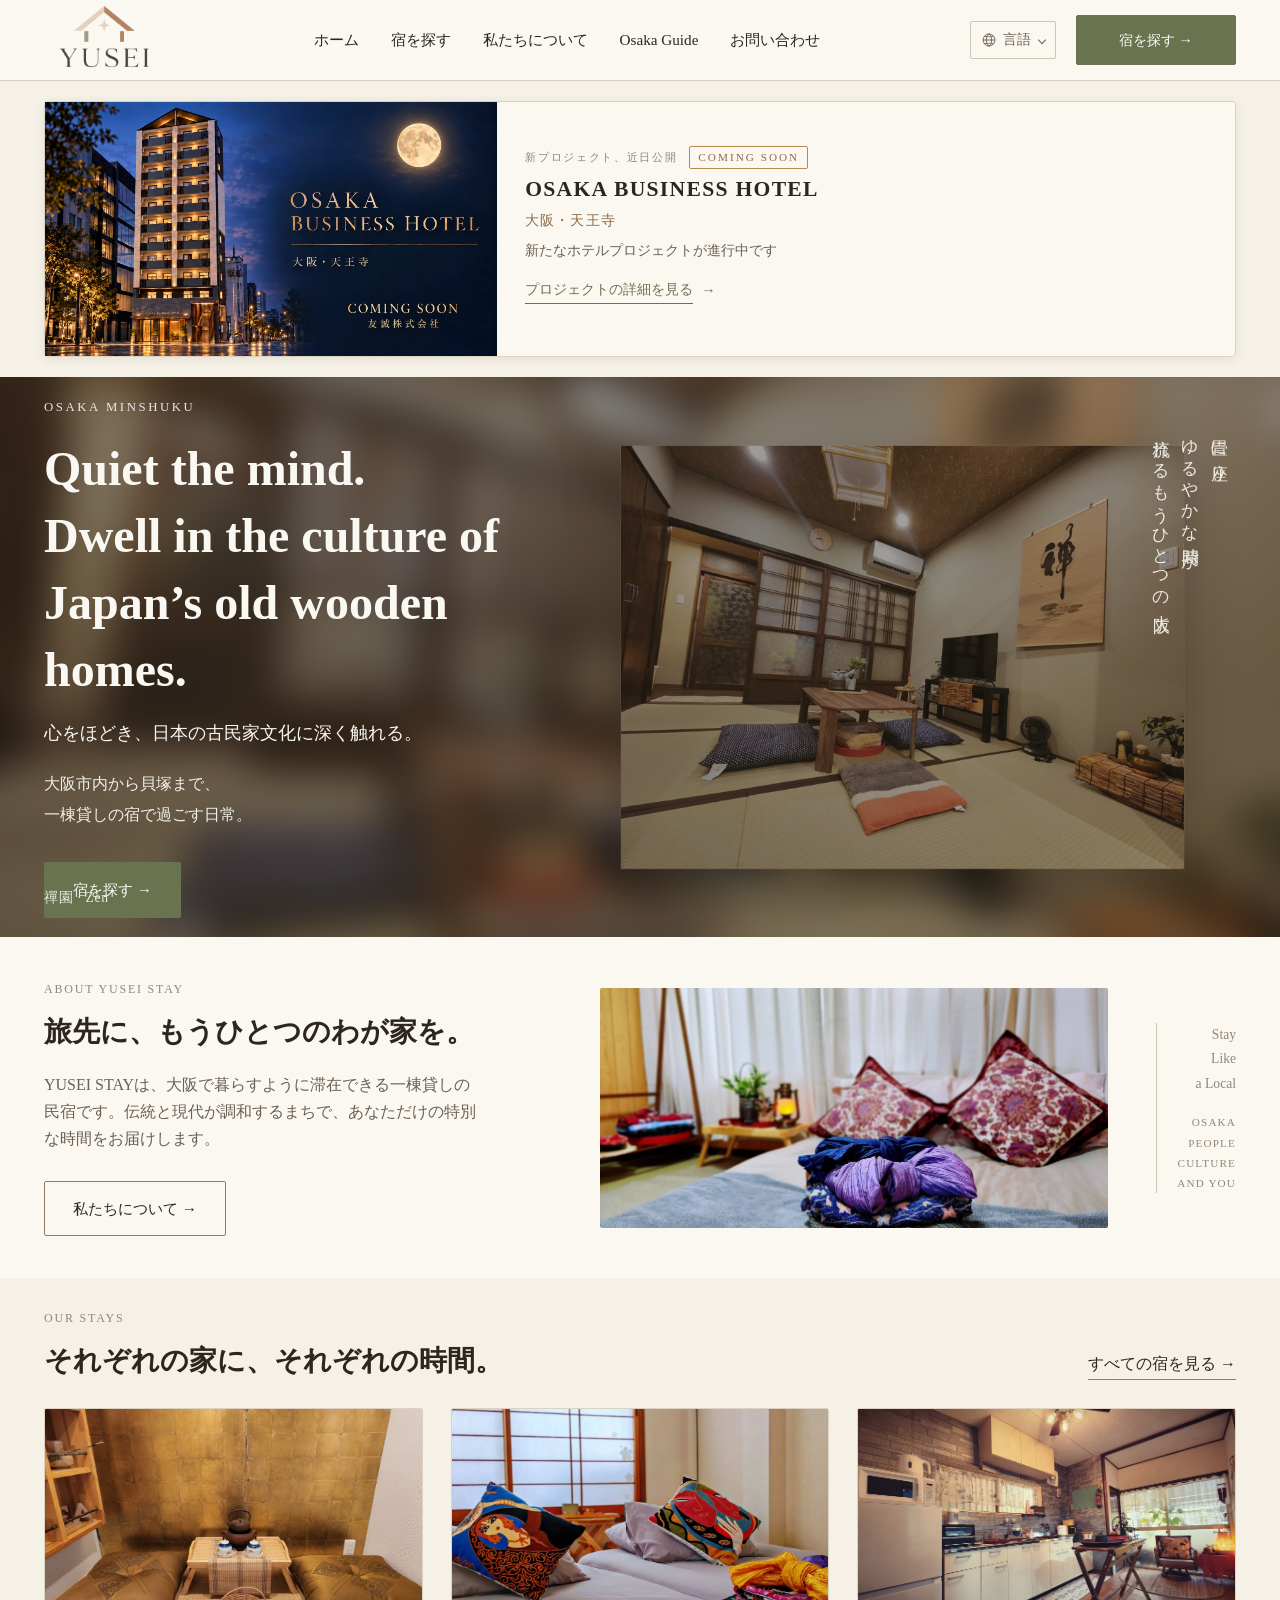
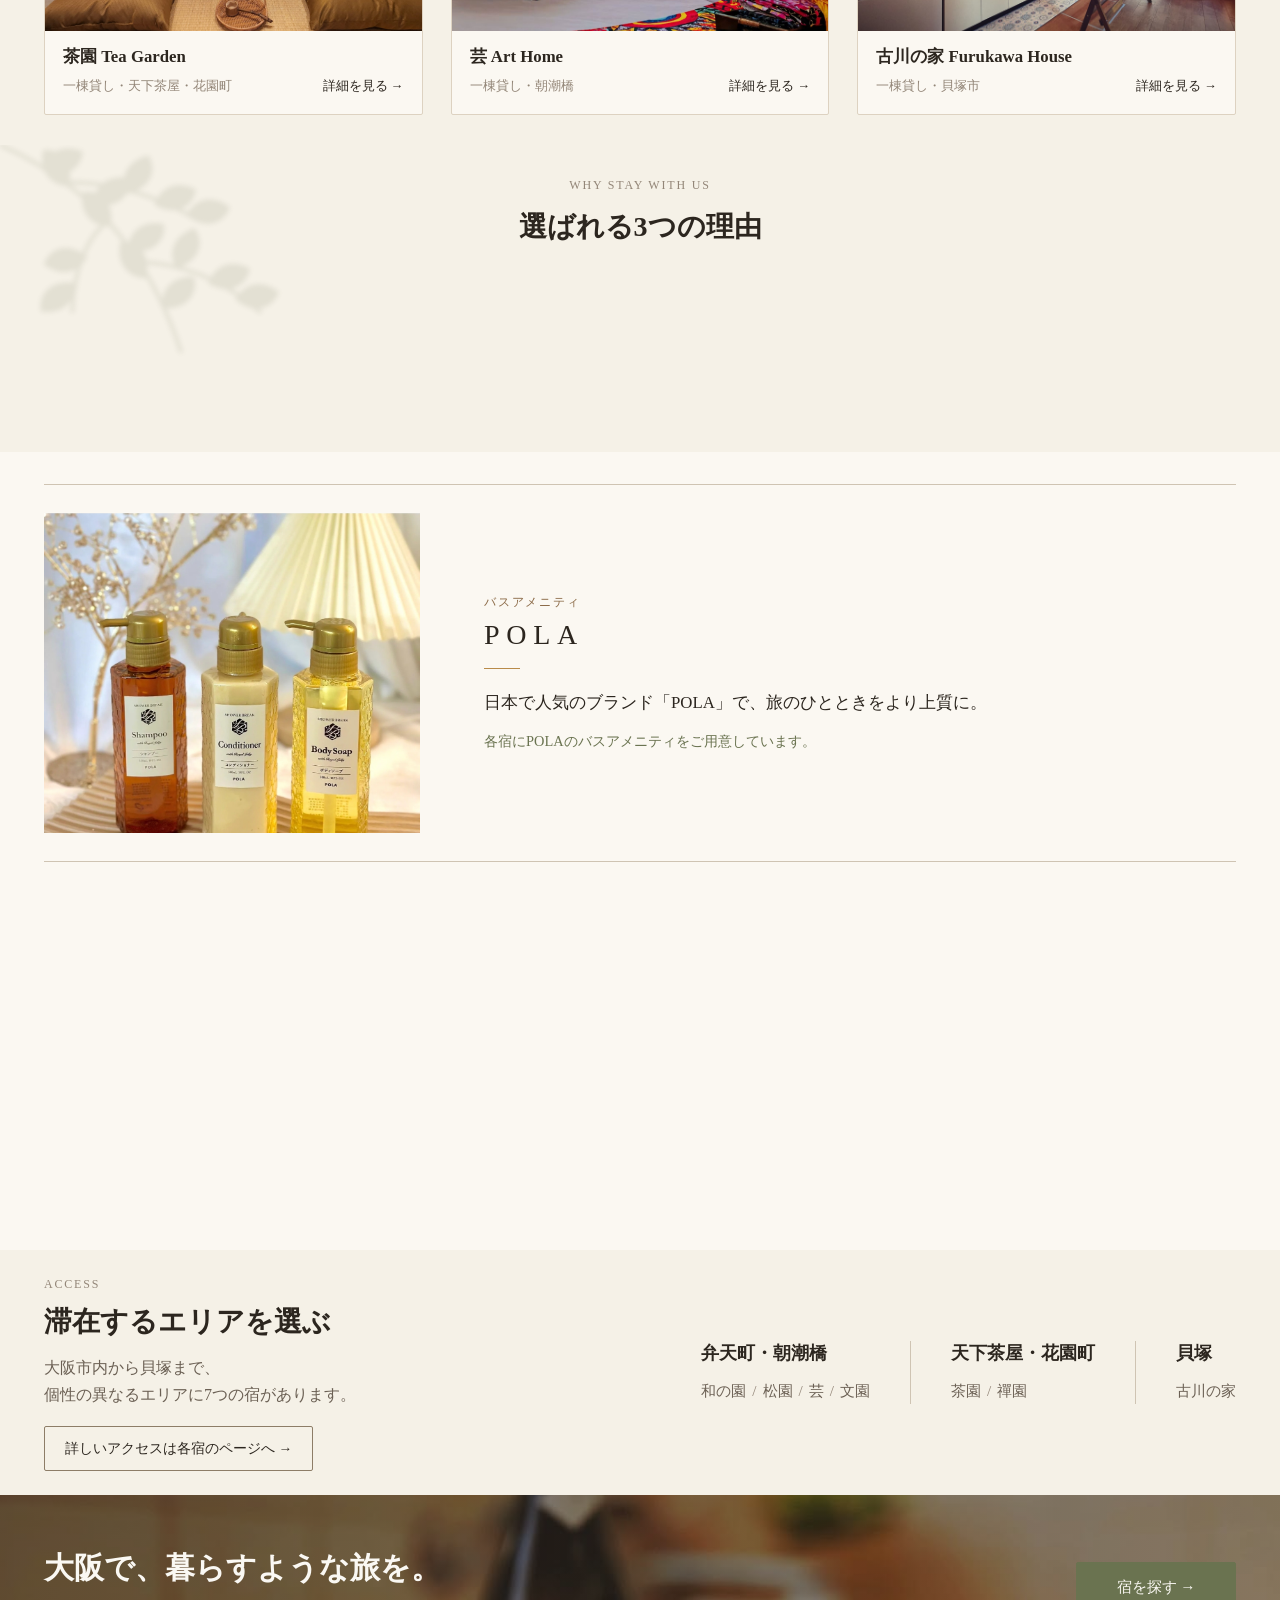
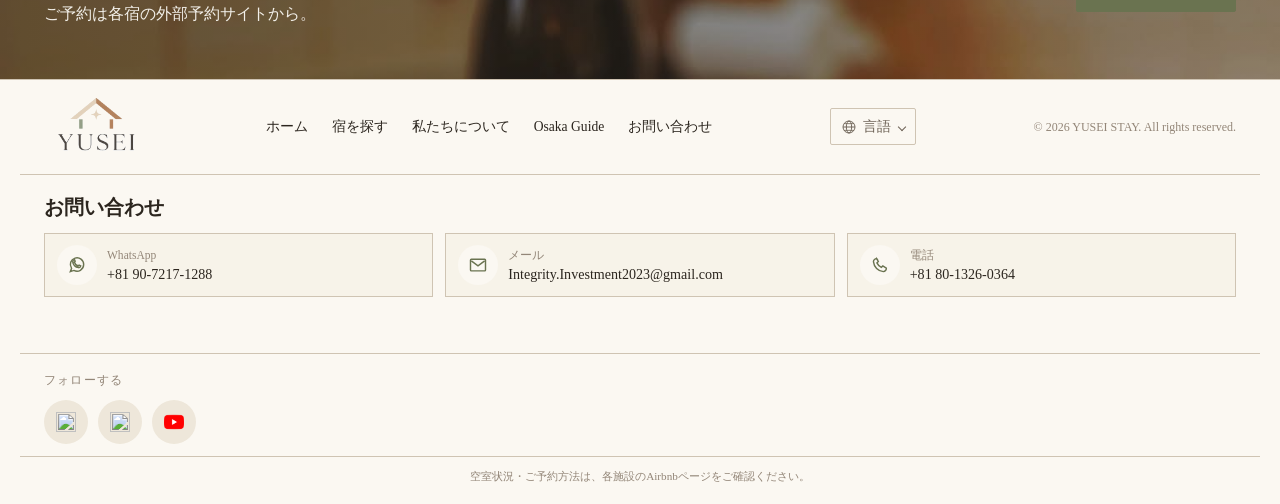
==== commit 04c7939f: "change summary change summary of the banner in "index.html". corrected "coming soon Project" intro." ====
--- a/index.html
+++ b/index.html
@@ -113,14 +113,14 @@
           </a>
           <div class="project-preview__body">
             <p class="project-preview__meta">
-              <span id="project-preview-eyebrow" data-i18n="projectPreview.eyebrow">新プロジェクト予告</span>
+              <span id="project-preview-eyebrow" data-i18n="projectPreview.eyebrow">新プロジェクト、近日公開</span>
               <span class="project-preview__status" lang="en">COMING SOON</span>
             </p>
             <h2 id="project-preview-title" class="project-preview__title" lang="en">OSAKA BUSINESS HOTEL</h2>
             <p class="project-preview__location" data-i18n="projectPreview.location">大阪・天王寺</p>
-            <p class="project-preview__description" data-i18n="projectPreview.description">天王寺で、新たな滞在のかたちを。ホテルプロジェクトを準備中です。</p>
+            <p class="project-preview__description" data-i18n="projectPreview.description">新たなホテルプロジェクトが進行中です</p>
             <a href="assets/promotions/osaka-business-hotel-tennoji-coming-soon.png" class="project-preview__action" data-project-preview-open>
-              <span class="project-preview__action-label" data-i18n="projectPreview.action">予告を見る</span>
+              <span class="project-preview__action-label" data-i18n="projectPreview.action">プロジェクトの詳細を見る</span>
               <span class="project-preview__arrow" aria-hidden="true">&rarr;</span>
             </a>
           </div>
@@ -503,7 +503,7 @@
     </figure>
   </dialog>
 
-  <script src="js/i18n.js"></script>
+  <script src="js/i18n.js?v=20261028"></script>
   <script src="js/language-switcher.js"></script>
   <script src="js/navigation.js"></script>
   <script src="js/contact-config.js?v=2"></script>
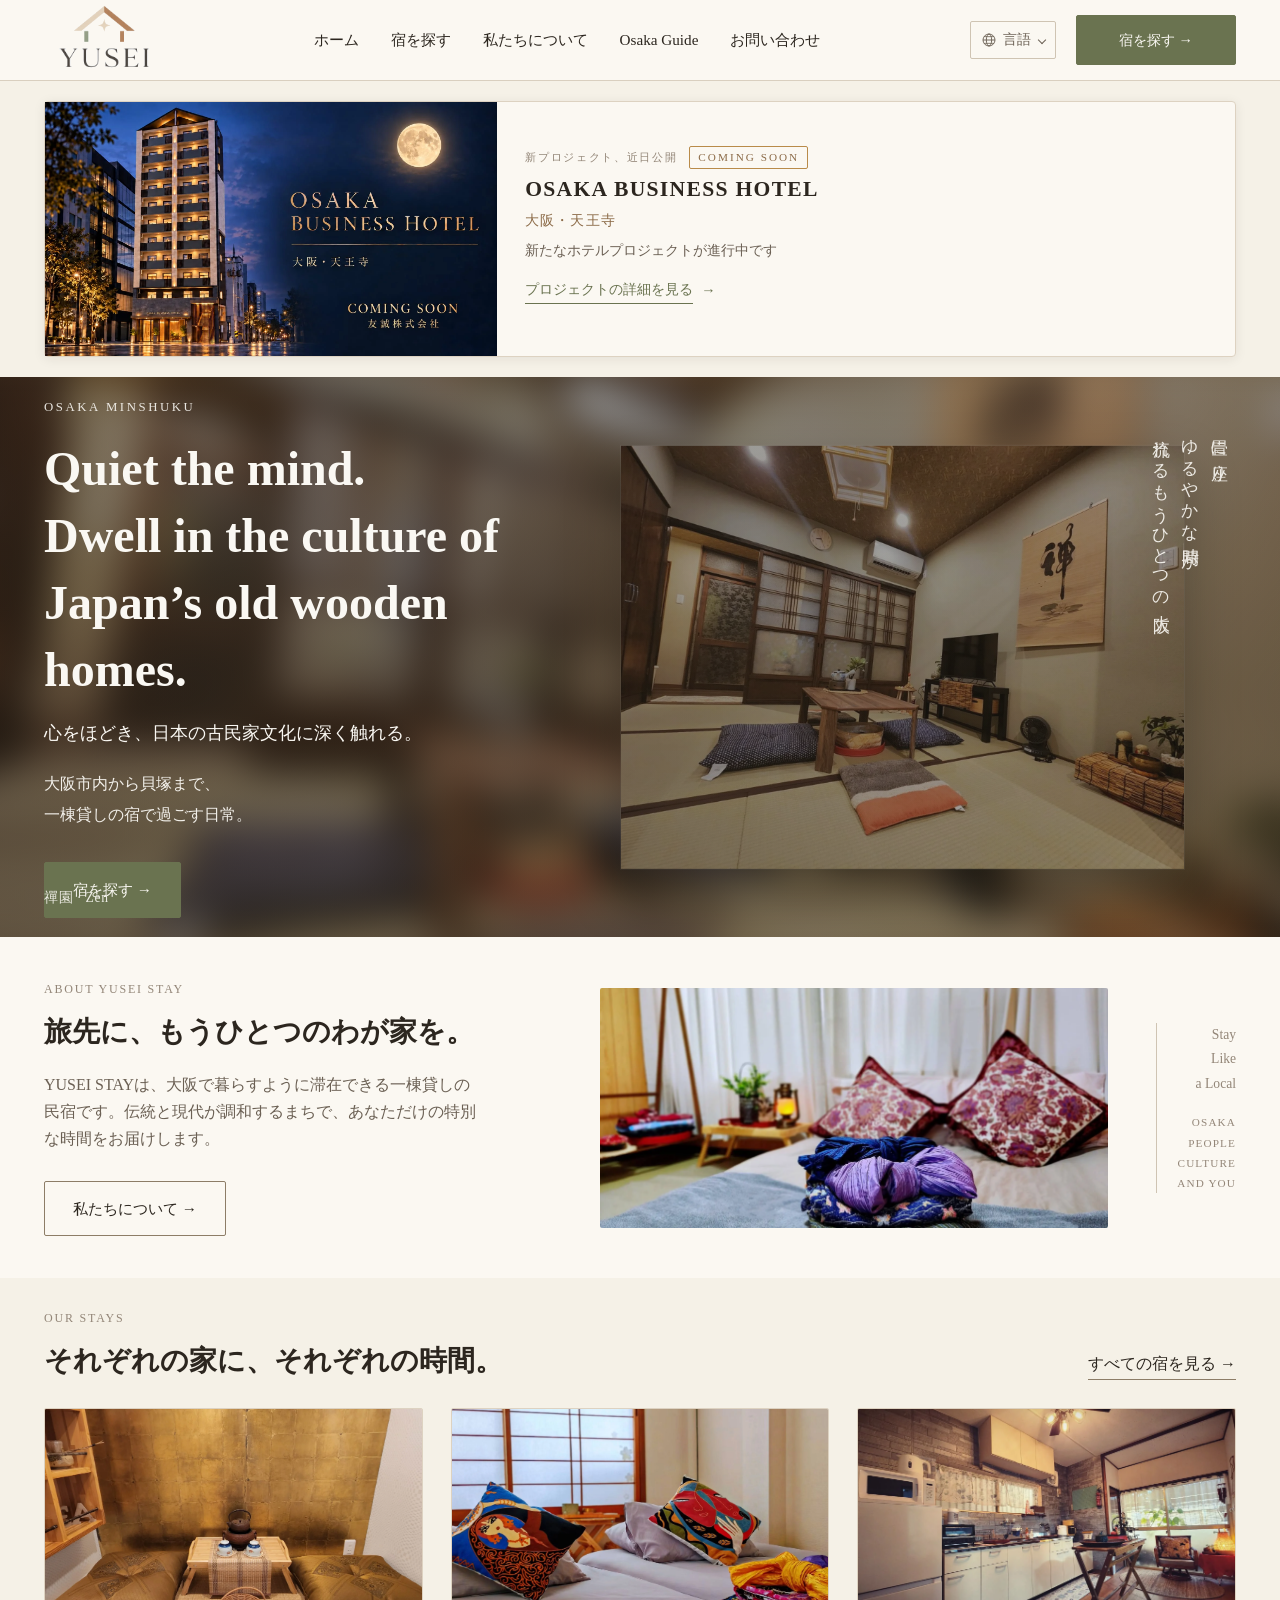
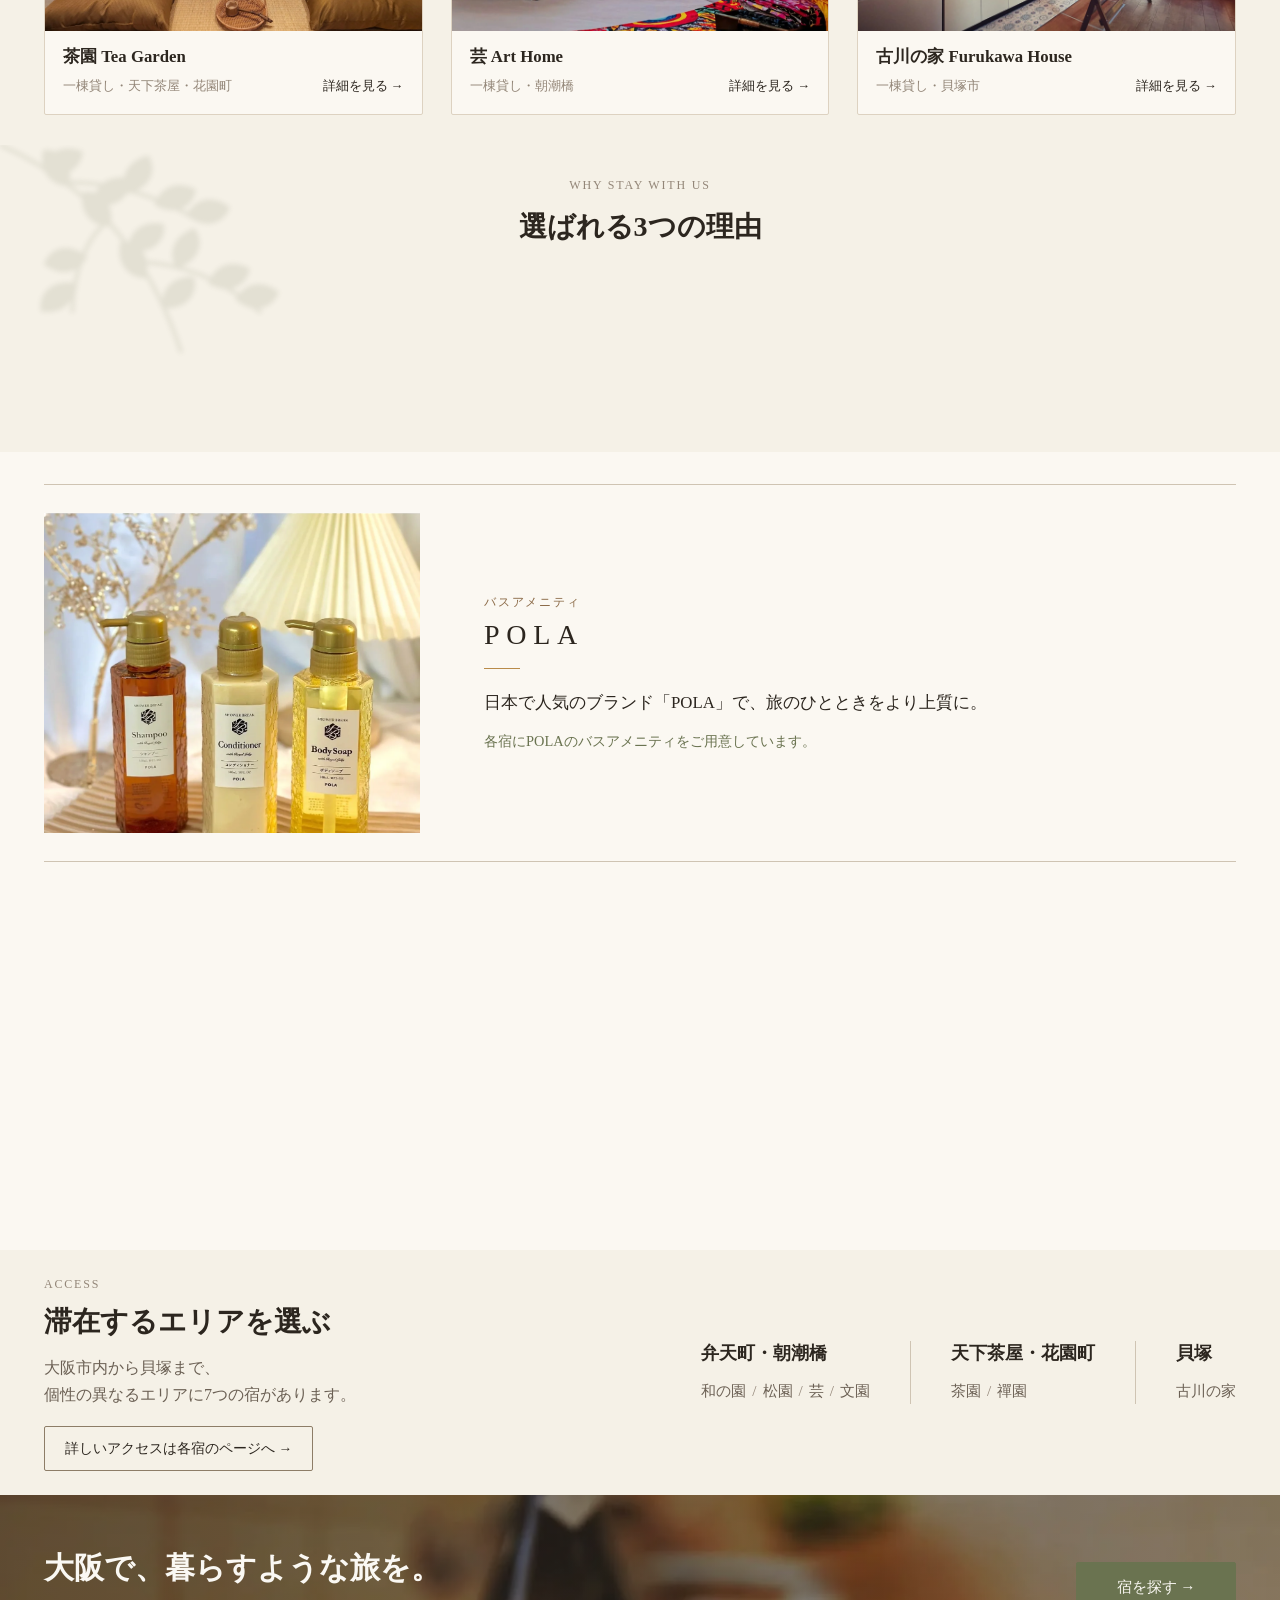
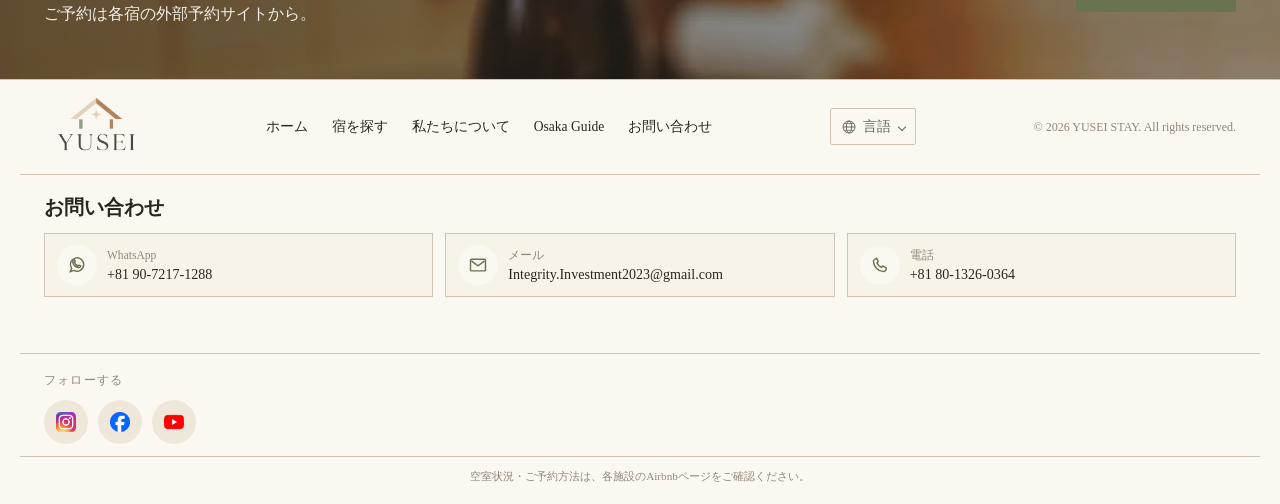
==== commit 52877b2b: "replace image to reduce the loading time, all images were replaced with ".WebP" format." ====
--- a/index.html
+++ b/index.html
@@ -30,7 +30,7 @@
     <div class="site-header__inner container">
 
       <a href="index.html" class="brand" data-i18n-attr="aria-label:brand.ariaLabel" aria-label="YUSEI STAY ホームへ戻る">
-        <img src="assets/logo/yusei-logo.png" alt="" class="brand__mark">
+        <img src="assets/logo/yusei-logo.webp" alt="" class="brand__mark">
         <span class="brand__text">
           <span class="brand__name">YUSEI STAY</span>
           <span class="brand__tagline" data-i18n="brand.tagline">暮らすように、泊まる。</span>
@@ -108,8 +108,8 @@
     <section id="project-preview" class="project-preview" aria-labelledby="project-preview-eyebrow project-preview-title">
       <div class="container">
         <div class="project-preview__card">
-          <a href="assets/promotions/osaka-business-hotel-tennoji-coming-soon.png" class="project-preview__media" data-project-preview-open>
-            <img src="assets/promotions/osaka-business-hotel-tennoji-coming-soon.png" width="1672" height="941" loading="eager" decoding="async" data-i18n-attr="alt:projectPreview.imageAlt" alt="大阪・天王寺のホテルプロジェクト予告。夜景の建物と月、OSAKA BUSINESS HOTEL、COMING SOON、友誠株式会社の文字。" class="project-preview__image">
+          <a href="assets/promotions/osaka-business-hotel-tennoji-coming-soon.webp" class="project-preview__media" data-project-preview-open>
+            <img src="assets/promotions/osaka-business-hotel-tennoji-coming-soon.webp" width="1672" height="941" loading="eager" decoding="async" data-i18n-attr="alt:projectPreview.imageAlt" alt="大阪・天王寺のホテルプロジェクト予告。夜景の建物と月、OSAKA BUSINESS HOTEL、COMING SOON、友誠株式会社の文字。" class="project-preview__image">
           </a>
           <div class="project-preview__body">
             <p class="project-preview__meta">
@@ -119,7 +119,7 @@
             <h2 id="project-preview-title" class="project-preview__title" lang="en">OSAKA BUSINESS HOTEL</h2>
             <p class="project-preview__location" data-i18n="projectPreview.location">大阪・天王寺</p>
             <p class="project-preview__description" data-i18n="projectPreview.description">新たなホテルプロジェクトが進行中です</p>
-            <a href="assets/promotions/osaka-business-hotel-tennoji-coming-soon.png" class="project-preview__action" data-project-preview-open>
+            <a href="assets/promotions/osaka-business-hotel-tennoji-coming-soon.webp" class="project-preview__action" data-project-preview-open>
               <span class="project-preview__action-label" data-i18n="projectPreview.action">プロジェクトの詳細を見る</span>
               <span class="project-preview__arrow" aria-hidden="true">&rarr;</span>
             </a>
@@ -133,7 +133,7 @@
          ============================================ -->
     <section id="hero" class="hero">
       <div class="hero__media">
-        <img src="assets/hero/cover_1.jpg" data-i18n-attr="alt:hero.imageAlt" alt="YUSEI STAYの民宿の実際の写真" class="hero__image">
+        <img src="assets/hero/cover_1.webp" data-i18n-attr="alt:hero.imageAlt" alt="YUSEI STAYの民宿の実際の写真" class="hero__image">
         <div class="hero__overlay" aria-hidden="true"></div>
       </div>
 
@@ -177,7 +177,7 @@
         </div>
 
         <div class="about__media">
-          <img src="assets/properties/stay-07_Harmony Garden/room_picture_1.jpeg" data-i18n-attr="alt:about.imageAlt" alt="和の園（Harmony Garden）の室内" class="about__image">
+          <img src="assets/properties/stay-07_Harmony Garden/room_picture_1.webp" data-i18n-attr="alt:about.imageAlt" alt="和の園（Harmony Garden）の室内" class="about__image">
         </div>
 
         <div class="about__editorial" aria-hidden="true">
@@ -206,7 +206,7 @@
           <li class="stay-card">
             <a href="stays/tea-garden.html" class="stay-card__link">
               <div class="stay-card__image-wrap">
-                <img src="assets/properties/stay-01_Tea Garden/room_picture_3.jpeg" data-i18n-attr="alt:stayCard.tea.imageAlt" alt="茶園 Tea Gardenの客室" class="stay-card__image">
+                <img src="assets/properties/stay-01_Tea Garden/room_picture_3.webp" data-i18n-attr="alt:stayCard.tea.imageAlt" alt="茶園 Tea Gardenの客室" class="stay-card__image">
               </div>
               <div class="stay-card__body">
                 <h3 class="stay-card__name">茶園 Tea Garden</h3>
@@ -222,7 +222,7 @@
           <li class="stay-card">
             <a href="stays/art-home.html" class="stay-card__link">
               <div class="stay-card__image-wrap">
-                <img src="assets/properties/stay-03_Art Home/room_picture_5.jpeg" data-i18n-attr="alt:stayCard.art.imageAlt" alt="芸 Art Homeの客室" class="stay-card__image">
+                <img src="assets/properties/stay-03_Art Home/room_picture_5.webp" data-i18n-attr="alt:stayCard.art.imageAlt" alt="芸 Art Homeの客室" class="stay-card__image">
               </div>
               <div class="stay-card__body">
                 <h3 class="stay-card__name">芸 Art Home</h3>
@@ -238,7 +238,7 @@
           <li class="stay-card">
             <a href="stays/furukawa-house.html" class="stay-card__link">
               <div class="stay-card__image-wrap">
-                <img src="assets/properties/stay-06_Furukawa House/room_picture_8.jpeg" data-i18n-attr="alt:stayCard.furukawa.imageAlt" alt="古川の家 Furukawa Houseの客室" class="stay-card__image">
+                <img src="assets/properties/stay-06_Furukawa House/room_picture_8.webp" data-i18n-attr="alt:stayCard.furukawa.imageAlt" alt="古川の家 Furukawa Houseの客室" class="stay-card__image">
               </div>
               <div class="stay-card__body">
                 <h3 class="stay-card__name">古川の家 Furukawa House</h3>
@@ -264,17 +264,17 @@
 
         <ul class="feature-list" data-reveal>
           <li class="feature-item">
-            <span class="feature-item__icon" aria-hidden="true"><img src="assets/icon/house.png" alt=""></span>
+            <span class="feature-item__icon" aria-hidden="true"><img src="assets/icon/house.webp" alt=""></span>
             <h3 class="feature-item__title" data-i18n="features.item1.title">一棟貸しの安心感</h3>
             <p class="feature-item__description" data-i18n="features.item1.description">他のゲストを気にせず、家族や仲間だけで過ごせるプライベートな空間。</p>
           </li>
           <li class="feature-item">
-            <span class="feature-item__icon" aria-hidden="true"><img src="assets/icon/loaction.png" alt=""></span>
+            <span class="feature-item__icon" aria-hidden="true"><img src="assets/icon/loaction.webp" alt=""></span>
             <h3 class="feature-item__title" data-i18n="features.item2.title">便利なロケーション</h3>
             <p class="feature-item__description" data-i18n="features.item2.description">主要観光地へのアクセスが良く、大阪を思う存分楽しめます。</p>
           </li>
           <li class="feature-item">
-            <span class="feature-item__icon" aria-hidden="true"><img src="assets/icon/Cook.png" alt=""></span>
+            <span class="feature-item__icon" aria-hidden="true"><img src="assets/icon/Cook.webp" alt=""></span>
             <h3 class="feature-item__title" data-i18n="features.item3.title">快適な暮らし</h3>
             <p class="feature-item__description" data-i18n="features.item3.description">旅に必要な設備が整い、長期滞在でも快適に過ごせます。</p>
           </li>
@@ -291,7 +291,7 @@
       <div class="container">
         <div class="pola-amenities__layout">
           <div class="pola-amenities__frame">
-            <img src="assets/amenities/pola-shower-break-products.png" width="1080" height="1123" loading="lazy" decoding="async" data-i18n-attr="alt:pola.imageAlt" alt="POLAのシャンプー、コンディショナー、ボディソープ" class="pola-amenities__image">
+            <img src="assets/amenities/pola-shower-break-products.webp" width="1080" height="1123" loading="lazy" decoding="async" data-i18n-attr="alt:pola.imageAlt" alt="POLAのシャンプー、コンディショナー、ボディソープ" class="pola-amenities__image">
           </div>
           <div class="pola-amenities__body">
             <p class="pola-amenities__eyebrow" data-i18n="pola.eyebrow">バスアメニティ</p>
@@ -310,7 +310,7 @@
       <div class="experience__inner container" data-reveal>
         <div class="experience__media">
           <!-- Illustrative Osaka streetscape (Shinsekai) — actual mockup source photo not supplied -->
-          <img src="assets/osaka/streetscape_1.jpg" data-i18n-attr="alt:experience.image1Alt" alt="夜の新世界、通天閣を望む商店街のイメージ写真" class="experience__image">
+          <img src="assets/osaka/streetscape_1.webp" data-i18n-attr="alt:experience.image1Alt" alt="夜の新世界、通天閣を望む商店街のイメージ写真" class="experience__image">
           <p class="experience__media-caption">More Than a Trip</p>
         </div>
 
@@ -326,8 +326,8 @@
 
         <div class="experience__side-stack">
           <!-- Illustrative Osaka photos — actual mockup source photos not supplied -->
-          <img src="assets/osaka/shisaibashi.jpeg" data-i18n-attr="alt:experience.image2Alt" alt="道頓堀の看板が並ぶ夜の商店街のイメージ写真" class="experience__side-image">
-          <img src="assets/osaka/osaka.jpg" data-i18n-attr="alt:experience.image3Alt" alt="桜と大阪城の夜景のイメージ写真" class="experience__side-image">
+          <img src="assets/osaka/shisaibashi.webp" data-i18n-attr="alt:experience.image2Alt" alt="道頓堀の看板が並ぶ夜の商店街のイメージ写真" class="experience__side-image">
+          <img src="assets/osaka/osaka.webp" data-i18n-attr="alt:experience.image3Alt" alt="桜と大阪城の夜景のイメージ写真" class="experience__side-image">
           <p class="experience__keywords" aria-hidden="true">
             GOOD FOOD<br>GOOD PEOPLE<br>A BRIGHTER OSAKA
           </p>
@@ -382,7 +382,7 @@
          ============================================ -->
     <section id="booking-cta" class="booking-cta">
       <div class="booking-cta__media">
-        <img src="assets/backgrounds/cta-garden.jpg" data-i18n-attr="alt:bookingCta.imageAlt" alt="茶園の茶器と鉄瓶" class="booking-cta__image">
+        <img src="assets/backgrounds/cta-garden.webp" data-i18n-attr="alt:bookingCta.imageAlt" alt="茶園の茶器と鉄瓶" class="booking-cta__image">
         <div class="booking-cta__overlay" aria-hidden="true"></div>
       </div>
       <div class="booking-cta__inner container" data-reveal>
@@ -403,7 +403,7 @@
     <div class="site-footer__inner container">
 
       <a href="index.html" class="site-footer__brand" data-i18n-attr="aria-label:brand.ariaLabel" aria-label="YUSEI STAY ホームへ戻る">
-        <img src="assets/logo/yusei-logo.png" alt="" class="brand__mark">
+        <img src="assets/logo/yusei-logo.webp" alt="" class="brand__mark">
         <div>
           <p class="site-footer__brand-name">YUSEI STAY</p>
           <p class="site-footer__brand-tagline" data-i18n="brand.tagline">暮らすように、泊まる。</p>
@@ -464,19 +464,19 @@
       <ul class="social-icons">
         <li>
           <span class="social-icon" data-social="instagram">
-            <img src="assets/icon/Instagram_1.png" alt="" class="social-icon__img" aria-hidden="true">
+            <img src="assets/icon/Instagram_1.webp" alt="" class="social-icon__img" aria-hidden="true">
             <span class="visually-hidden">Instagram</span>
           </span>
         </li>
         <li>
           <span class="social-icon" data-social="facebook">
-            <img src="assets/icon/Facebook_1.png" alt="" class="social-icon__img" aria-hidden="true">
+            <img src="assets/icon/Facebook_1.webp" alt="" class="social-icon__img" aria-hidden="true">
             <span class="visually-hidden">Facebook</span>
           </span>
         </li>
         <li>
           <span class="social-icon" data-social="youtube">
-            <img src="assets/icon/Youtube_1.png" alt="" class="social-icon__img" aria-hidden="true">
+            <img src="assets/icon/Youtube_1.webp" alt="" class="social-icon__img" aria-hidden="true">
             <span class="visually-hidden">YouTube</span>
           </span>
         </li>
@@ -498,7 +498,7 @@
       <button type="button" class="project-preview-dialog__close" data-project-preview-close data-i18n-attr="aria-label:dialog.close" aria-label="閉じる">&times;</button>
     </div>
     <figure class="project-preview-dialog__figure">
-      <img src="assets/promotions/osaka-business-hotel-tennoji-coming-soon.png" width="1672" height="941" loading="eager" decoding="async" data-i18n-attr="alt:projectPreview.imageAlt" alt="大阪・天王寺のホテルプロジェクト予告。夜景の建物と月、OSAKA BUSINESS HOTEL、COMING SOON、友誠株式会社の文字。" class="project-preview-dialog__image">
+      <img src="assets/promotions/osaka-business-hotel-tennoji-coming-soon.webp" width="1672" height="941" loading="eager" decoding="async" data-i18n-attr="alt:projectPreview.imageAlt" alt="大阪・天王寺のホテルプロジェクト予告。夜景の建物と月、OSAKA BUSINESS HOTEL、COMING SOON、友誠株式会社の文字。" class="project-preview-dialog__image">
       <figcaption id="project-preview-dialog-note" class="project-preview-dialog__note" data-i18n="projectPreview.note">計画イメージです。詳細は今後お知らせします。</figcaption>
     </figure>
   </dialog>
--- a/css/global.css
+++ b/css/global.css
@@ -16,7 +16,7 @@
      as a faint grain rather than a visible photo (shared with stays.css). */
   background-image:
     linear-gradient(rgba(245, 241, 231, 0.93), rgba(245, 241, 231, 0.93)),
-    url('../assets/backgrounds/beige-paper.png');
+    url('../assets/backgrounds/beige-paper.webp');
   background-repeat: repeat;
   background-size: auto, 1100px auto;
   color: var(--color-text);
--- a/css/home.css
+++ b/css/home.css
@@ -28,7 +28,7 @@
    of the hero photo sits behind the sharp, uncropped foreground photo
    (.hero__image below). Pure CSS layer — no extra markup — so it's always
    decorative (aria-hidden isn't needed; it isn't in the accessibility tree).
-   If cover_1.jpg is ever replaced, update BOTH the <img> src in index.html
+   If cover_1.webp is ever replaced, update BOTH the <img> src in index.html
    AND this --hero-backdrop-image value so the two layers keep matching.
    scale(1.08) hides the blur's soft edge; .hero's own overflow:hidden clips
    the extra so nothing bleeds past the hero band. Reset to `none` on mobile
@@ -37,7 +37,7 @@
   content: "";
   position: absolute;
   inset: 0;
-  background-image: var(--hero-backdrop-image, url('../assets/hero/cover_1.jpg'));
+  background-image: var(--hero-backdrop-image, url('../assets/hero/cover_1.webp'));
   background-size: cover;
   background-position: center;
   filter: blur(18px);
--- a/css/responsive.css
+++ b/css/responsive.css
@@ -143,7 +143,7 @@
      blurred backdrop is hidden, and .hero__image resets back to a single
      full-bleed cover crop (its pre-layered behaviour), focused via
      object-position so the 禪 wall-hanging (source ~x:1140-1390, y:140-565
-     of the 1600x1200 cover_1.jpg) stays composed once cropped. On this
+     of the 1600x1200 cover_1.webp) stays composed once cropped. On this
      narrow/tall viewport the crop flips from vertical to horizontal (the
      image fills the available height and overflows sideways), hence the
      strong rightward bias vs. the desktop/tablet formulas above. */
